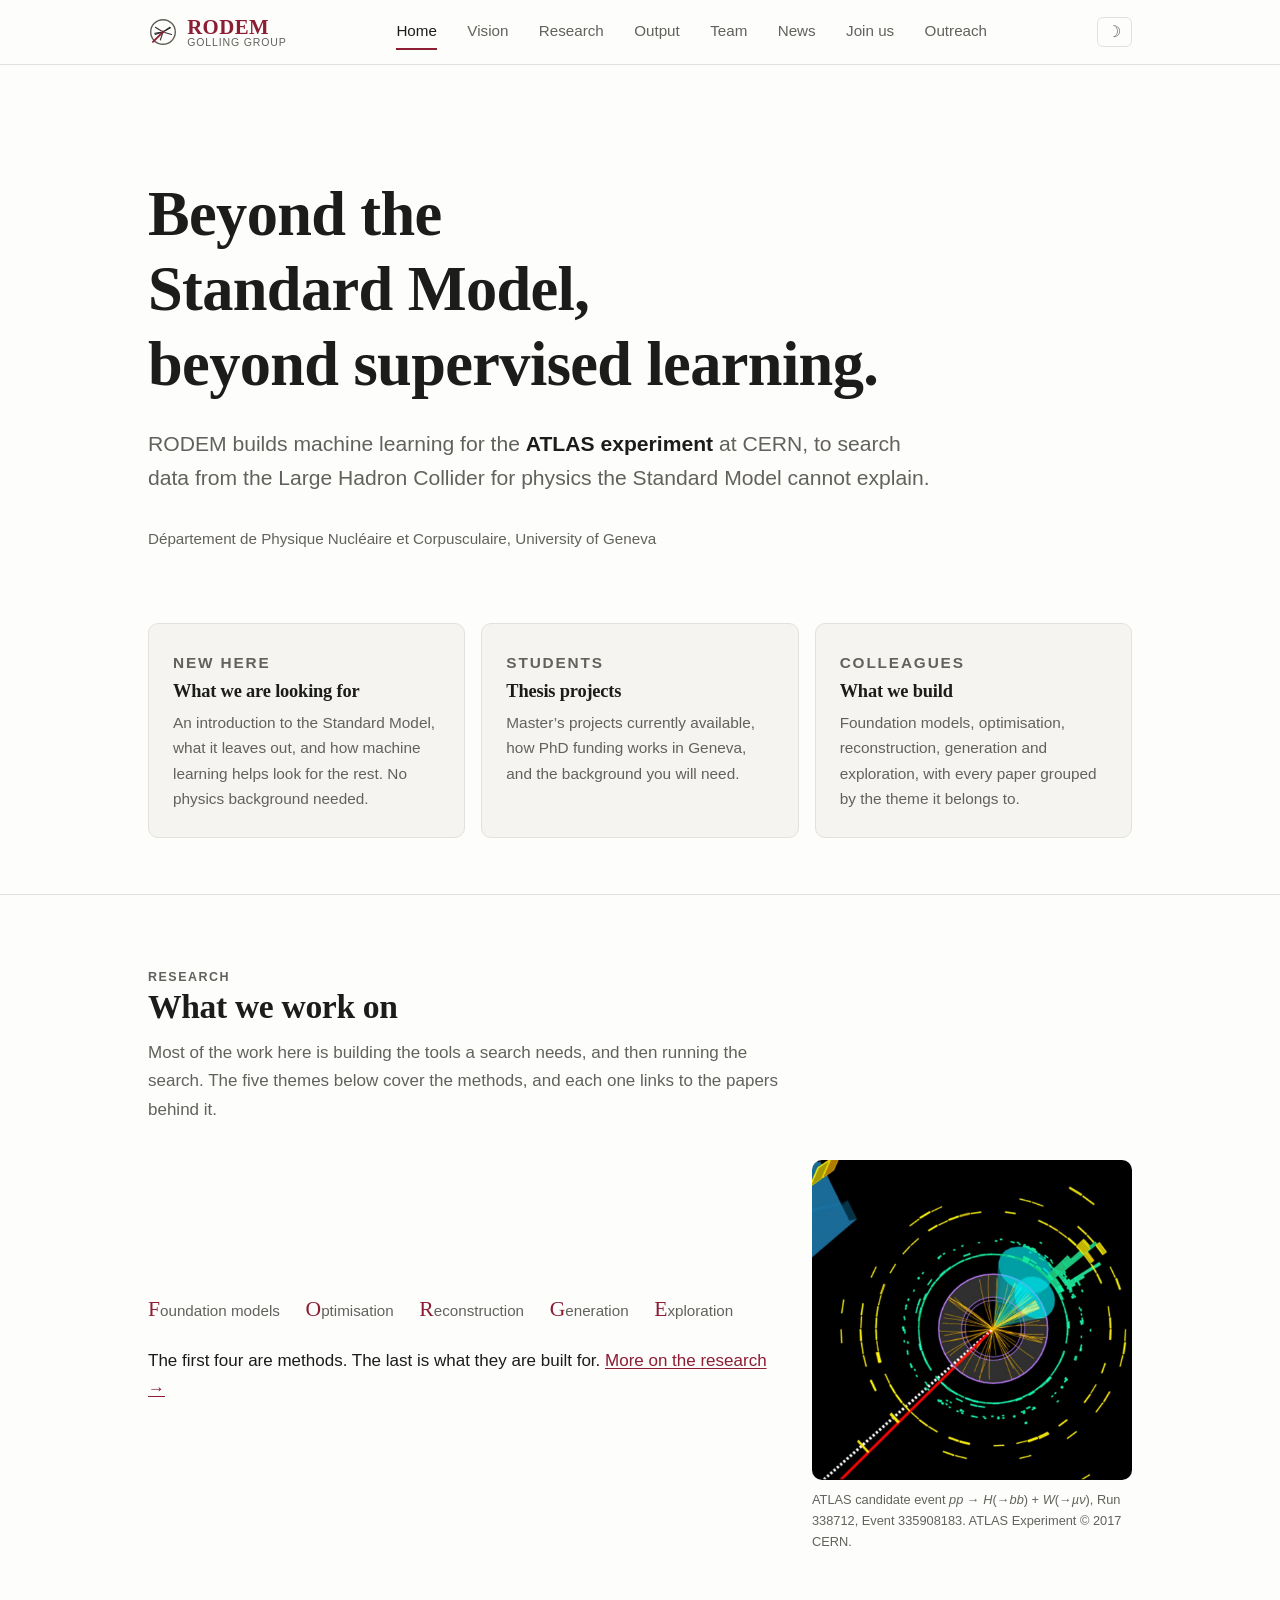
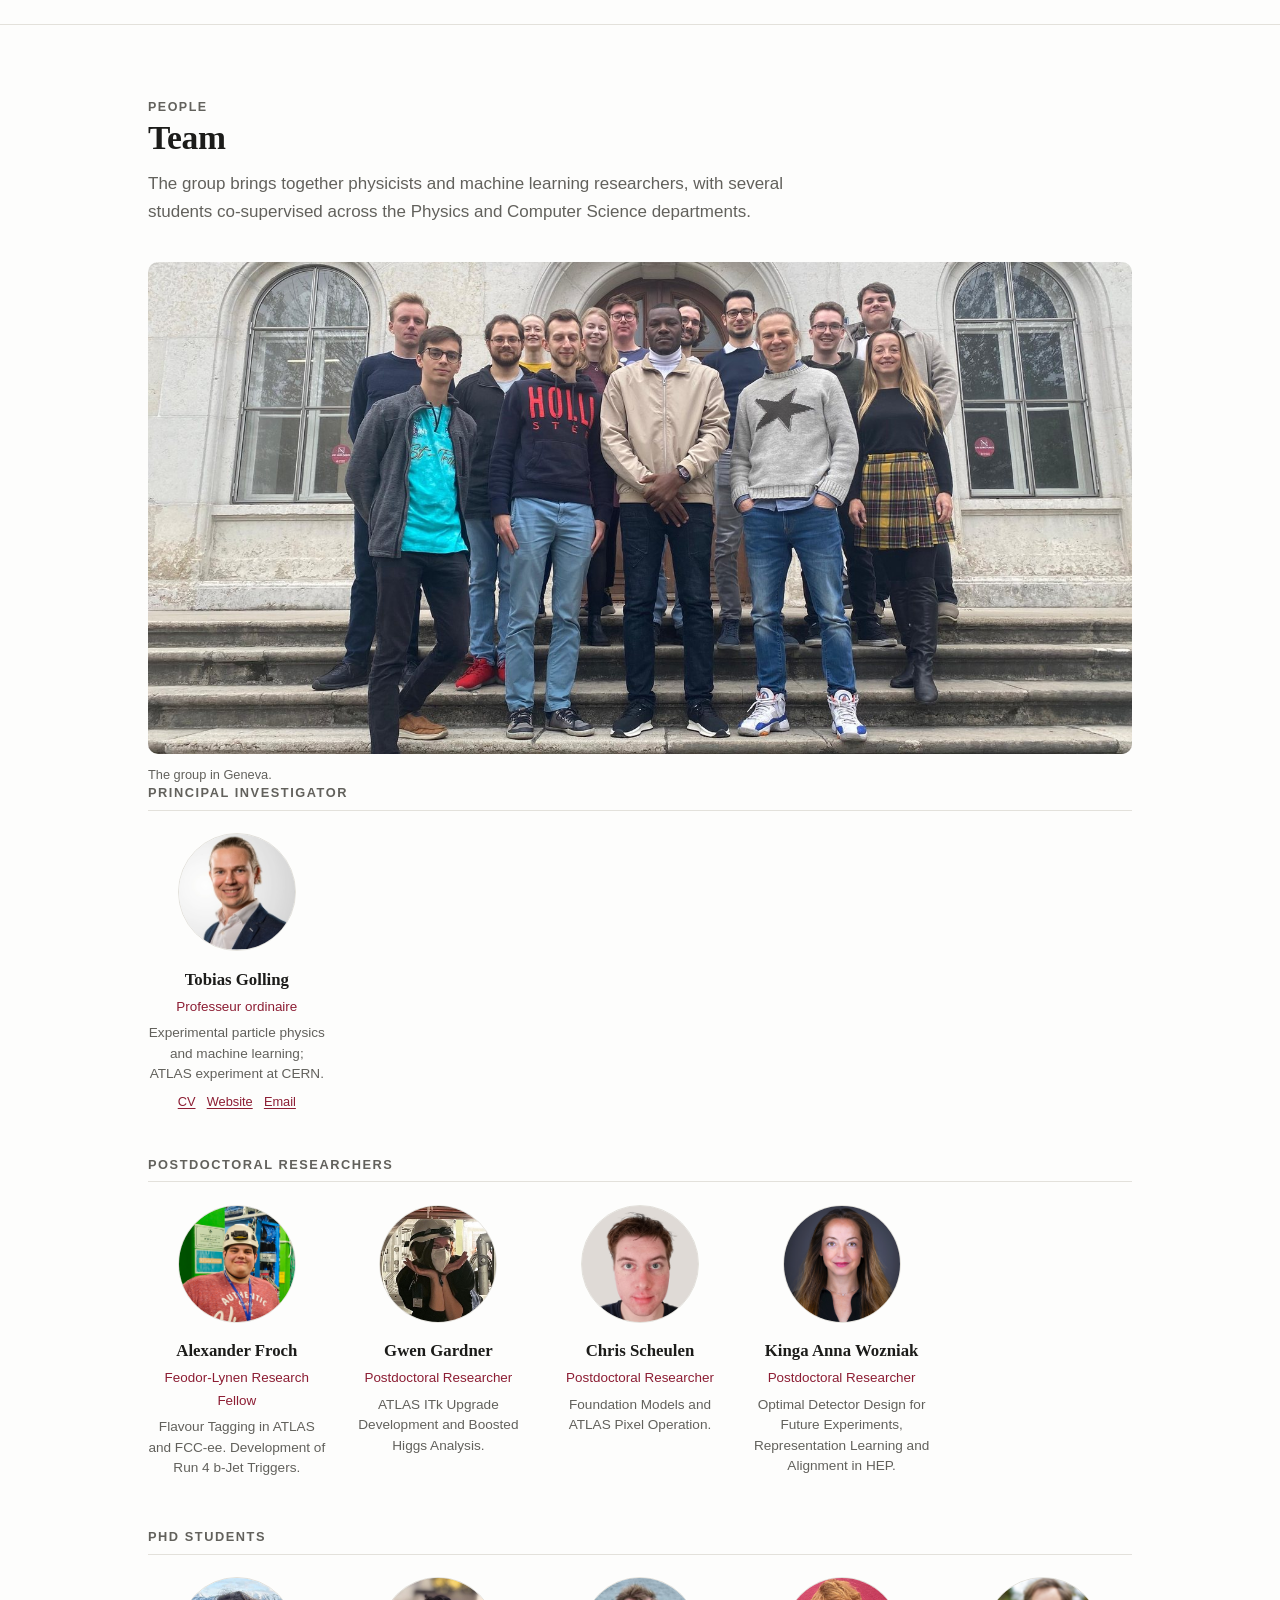
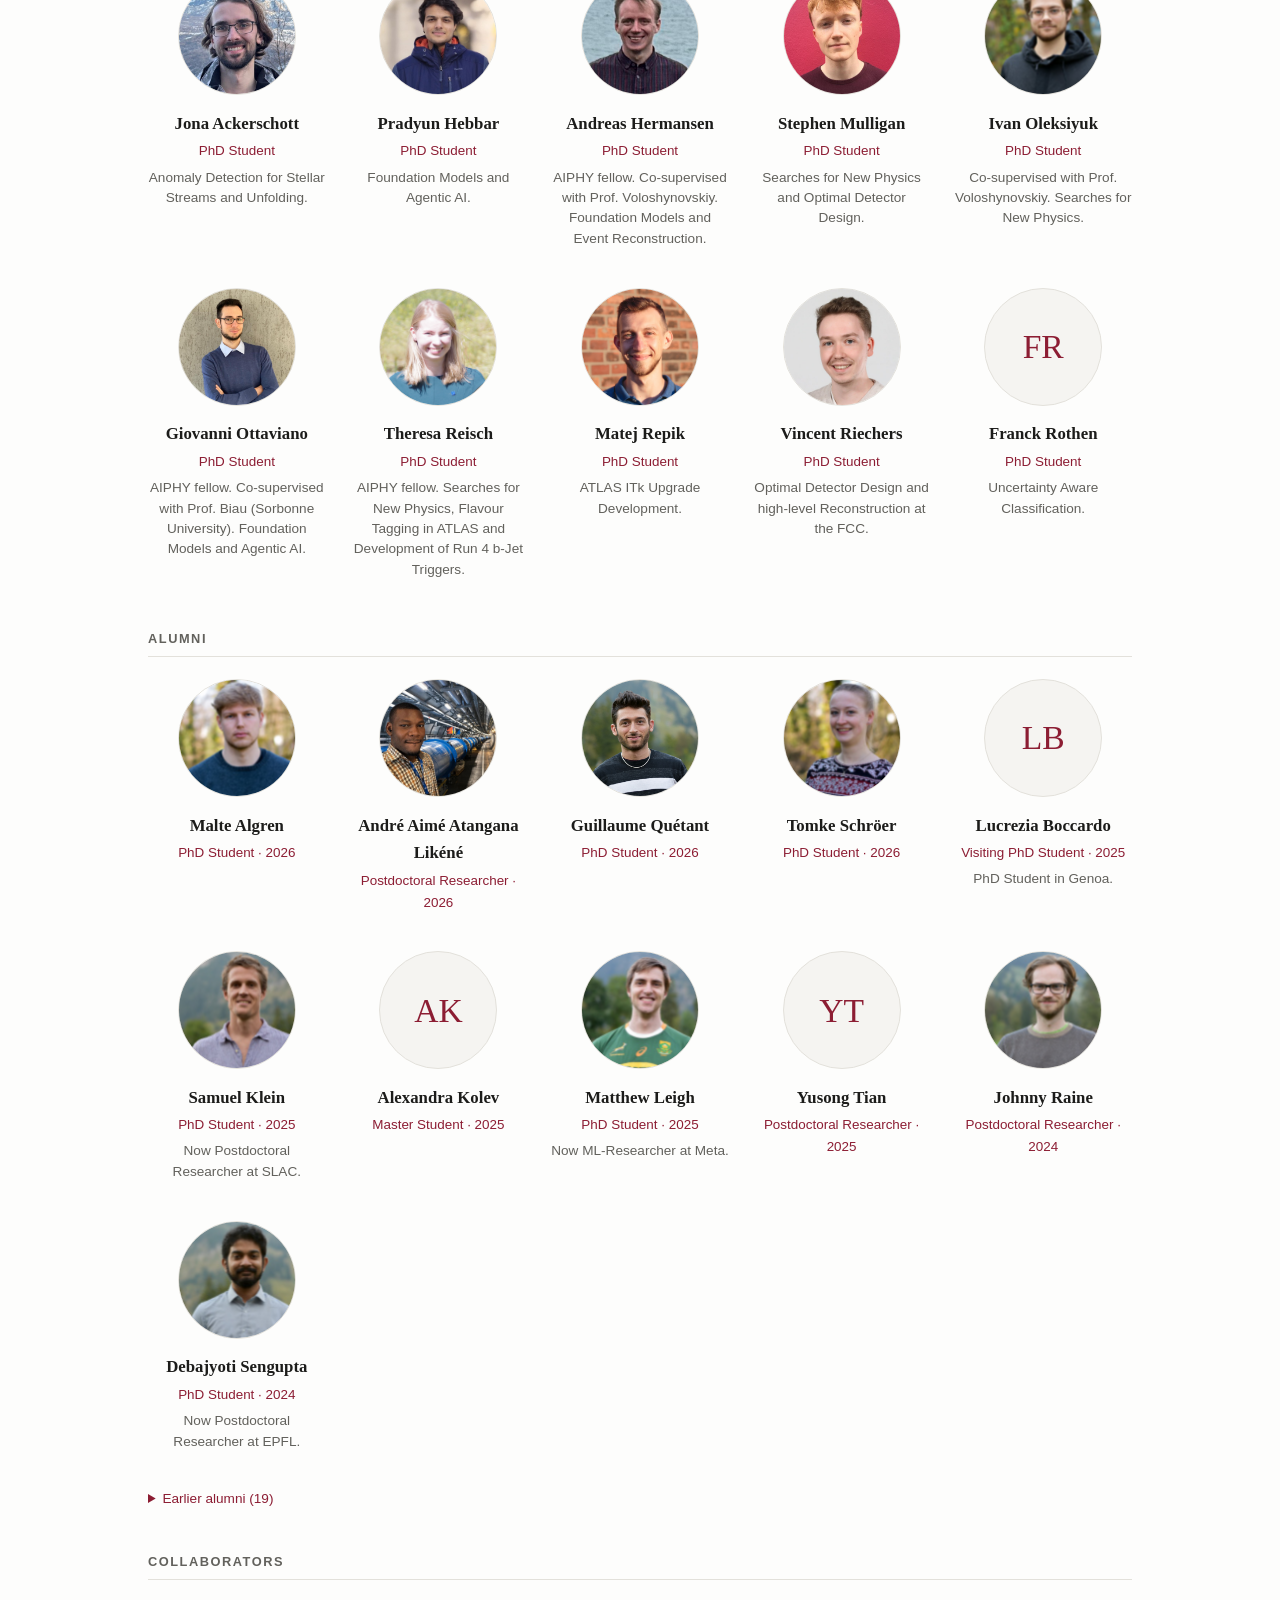
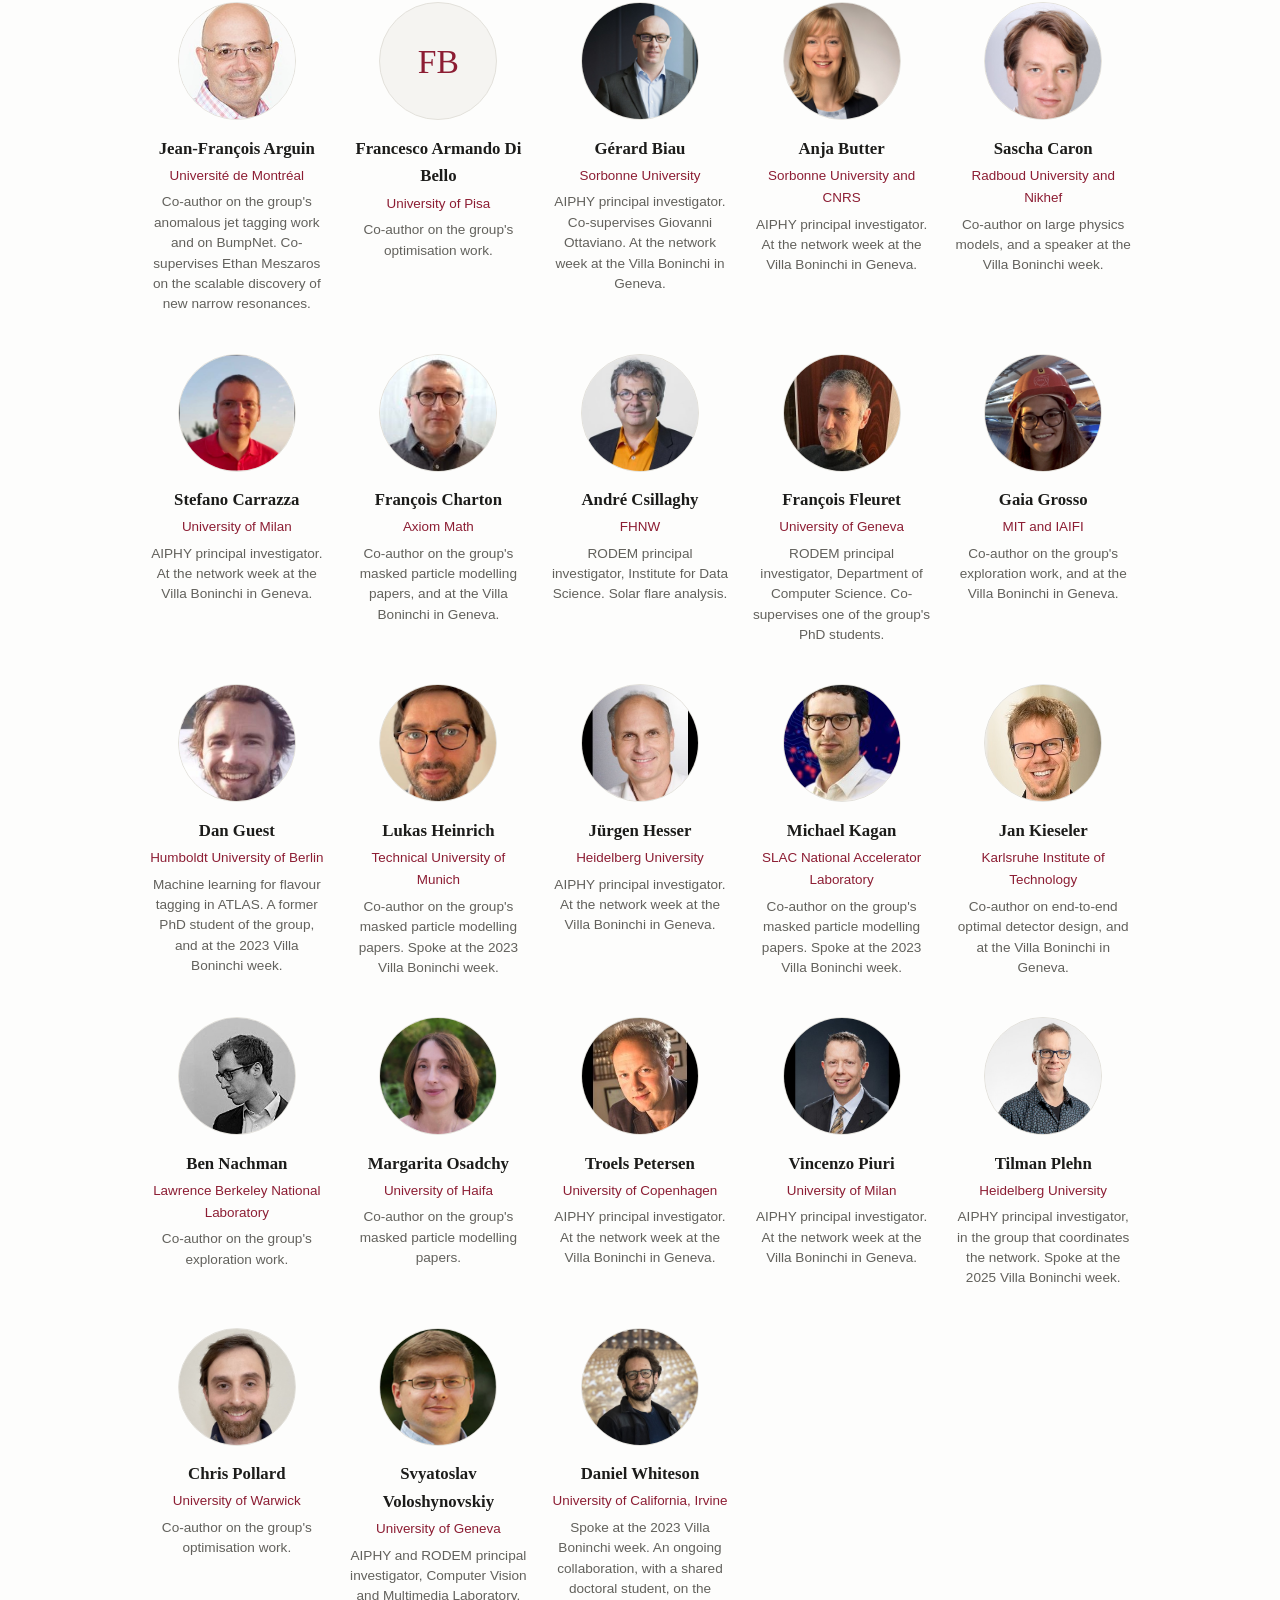
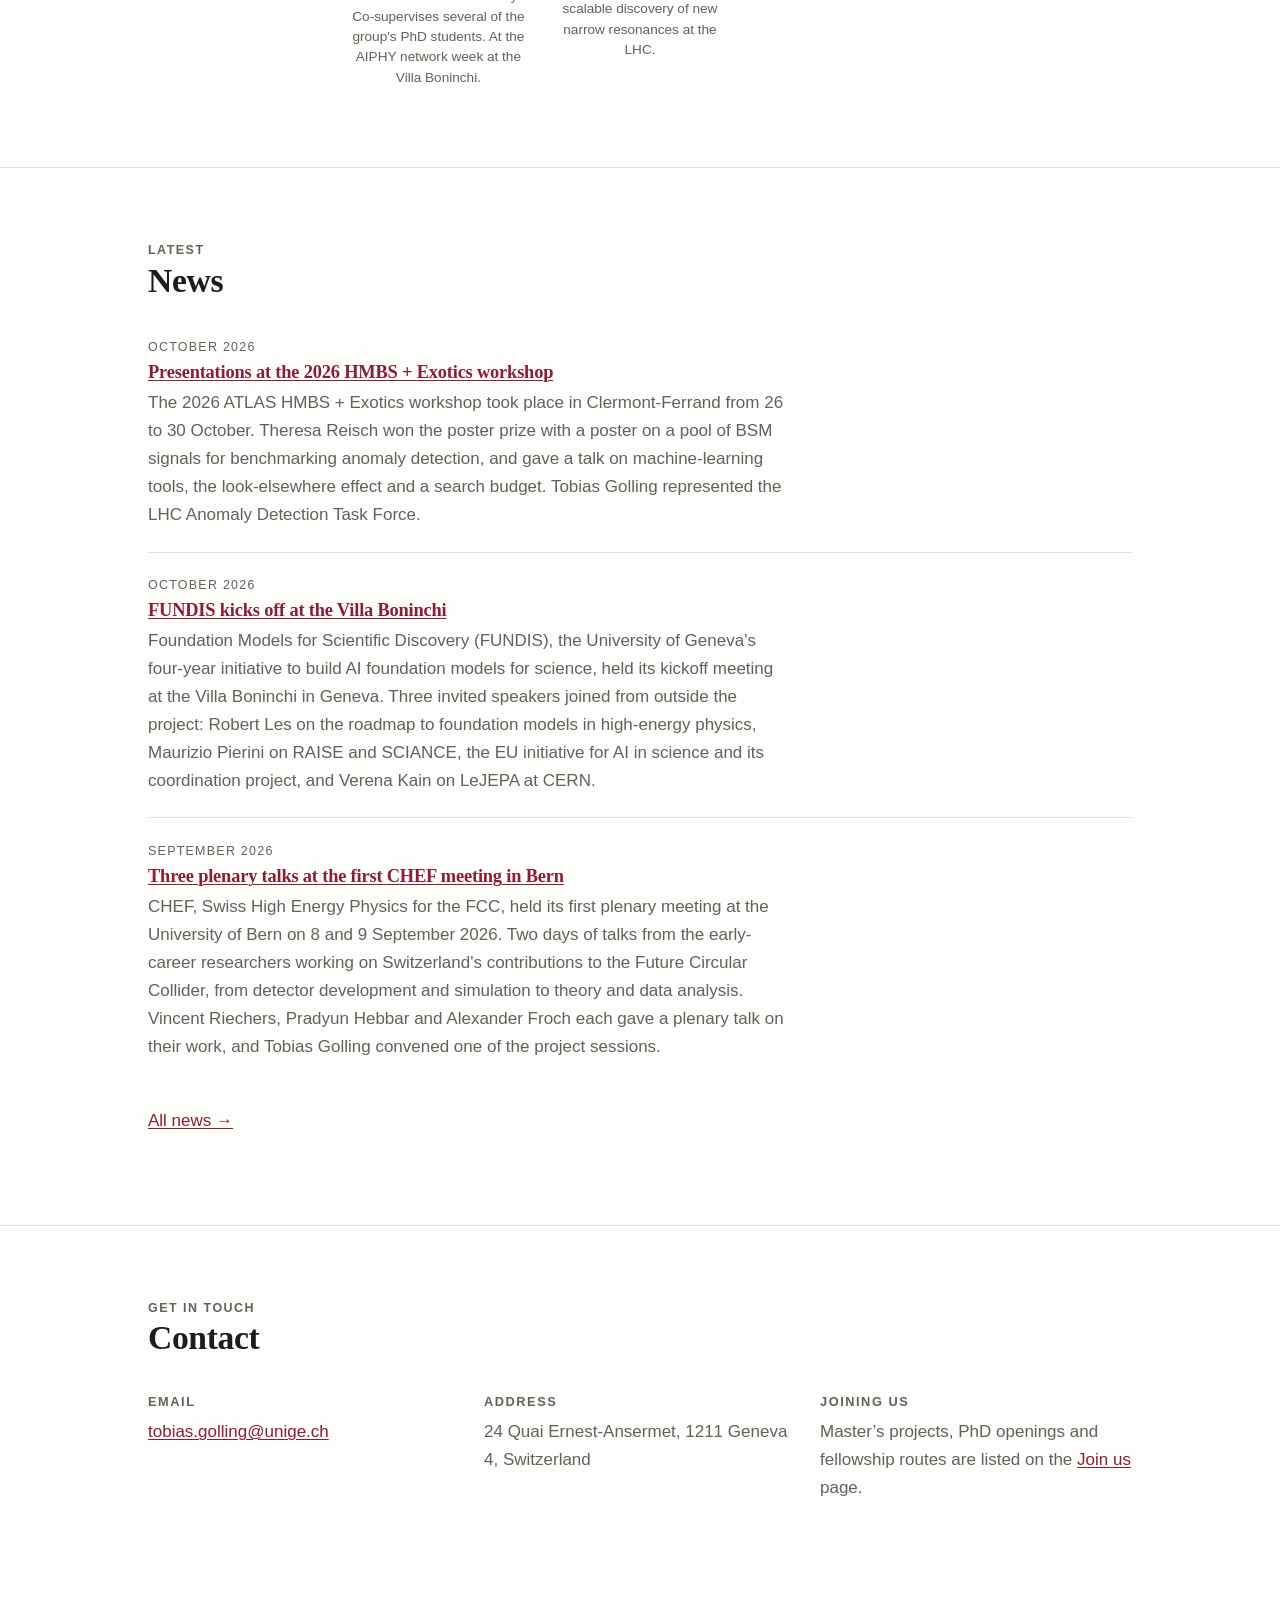
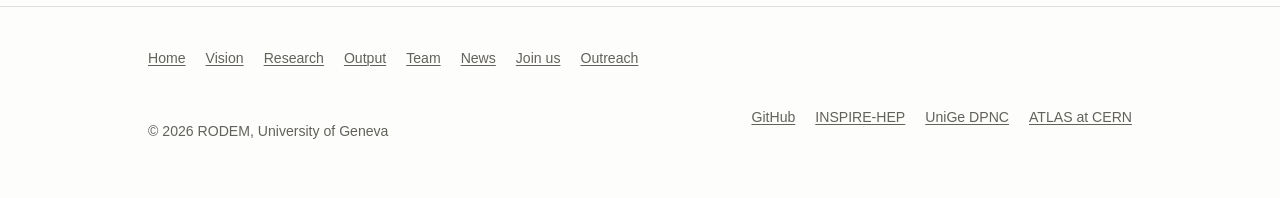
==== index.html @ f398ff15 "Refresh publications and metrics from INSPIRE-HEP" ====
<!DOCTYPE html>
<html lang="en">
<head>
<meta charset="utf-8">
<meta name="viewport" content="width=device-width, initial-scale=1">
<title>RODEM — machine learning for experimental particle physics | Golling Group, UNIGE</title>
<meta name="description" content="RODEM (Golling Group, University of Geneva) develops machine learning for the ATLAS experiment at CERN: anomaly detection, generative models, foundation models, reconstruction and detector design.">
<link rel="canonical" href="https://dpnc.unige.ch/golling/">
<link rel="icon" href="images/logo/favicon.svg" type="image/svg+xml">
<link rel="stylesheet" href="assets/css/style.css?v=302">
<!-- Apply the saved light/dark choice before the page paints, so a visitor
     who picked dark never sees a white flash. The button that writes this
     choice lives in the header; the rest of the behaviour is in render.js. -->
<script>
  try {
    var t = localStorage.getItem("rodem-theme");
    if (t === "dark" || t === "light") document.documentElement.dataset.theme = t;
  } catch (e) {}
</script>
</head>
<body>

<a class="skip" href="#main">Skip to content</a>

<!-- ===================== HEADER (same on every page) ======================
     The menu itself is built from NAV in assets/js/content.js, so adding a
     tab is a one-line edit there — not an edit to every page.
     ==================================================================== -->
<header class="site-header">
  <div class="wrap">
    <a class="brand" href="index.html">
      <img class="brand-mark" src="images/logo/rodem-mark-small.svg" alt="" aria-hidden="true">
      <span class="brand-text">
        <span data-site-name>RODEM</span>
        <span class="brand-sub" data-site-sub>Golling Group</span>
      </span>
    </a>
    <button id="theme-toggle" type="button" aria-pressed="false" title="Switch to dark mode">
      <span class="theme-icon-light" aria-hidden="true">&#9789;</span><span class="theme-icon-dark" aria-hidden="true">&#9788;</span>
      <span class="sr-only">Switch colour theme</span>
    </button>
    <button id="nav-toggle" type="button" aria-expanded="false" aria-controls="site-nav">Menu</button>
    <nav class="site-nav" id="site-nav" aria-label="Main"></nav>
  </div>
</header>

<main id="main">

  <!-- ============================ HERO ==================================
       EDIT THIS TEXT DIRECTLY. It is the first thing visitors and search
       engines read, so it lives in the page rather than in content.js.
       The <title> and <meta description> above carry the keywords; the
       headline is free to be a sentence rather than a list of nouns.
       ================================================================== -->
  <section class="hero">
    <div class="wrap">
      <h1>Beyond the Standard&nbsp;Model,<br>beyond supervised&nbsp;learning.</h1>
      <p class="lede">
        RODEM builds machine learning for the <strong>ATLAS experiment</strong> at CERN,
        to search data from the Large Hadron Collider for physics the Standard Model
        cannot explain.
      </p>
      <p class="affil"><span data-site-institution></span></p>
    </div>
  </section>

  <!-- ==================== THREE DOORS ===================================
       One hero for everyone, then three doors, because a prospective
       master's student and a grant panel want different pages.
       ================================================================== -->
  <div class="wrap">
    <section class="doors" aria-label="Where to start">
      <a class="card door" href="outreach.html">
        <p class="eyebrow">New here</p>
        <h3>What we are looking for</h3>
        <p>An introduction to the Standard Model, what it leaves out, and how machine
           learning helps look for the rest. No physics background needed.</p>
      </a>
      <a class="card door" href="join.html">
        <p class="eyebrow">Students</p>
        <h3>Thesis projects</h3>
        <p>Master&rsquo;s projects currently available, how PhD funding works in Geneva,
           and the background you will need.</p>
      </a>
      <a class="card door" href="research.html">
        <p class="eyebrow">Colleagues</p>
        <h3>What we build</h3>
        <p>Foundation models, optimisation, reconstruction, generation and exploration,
           with every paper grouped by the theme it belongs to.</p>
      </a>
    </section>
  </div>

  <!-- ========================== RESEARCH TEASER ========================= -->
  <section class="section" id="research">
    <div class="wrap">
      <div class="section-head">
        <p class="eyebrow">Research</p>
        <h2>What we work on</h2>
        <p>Most of the work here is building the tools a search needs, and then running
           the search. The five themes below cover the methods, and each one links to the
           papers behind it.</p>
      </div>

      <div class="figure-split">
        <div>
          <ul class="forge-strip">
            <li><a href="research.html#f"><span class="g">F</span>oundation models</a></li>
            <li><a href="research.html#o"><span class="g">O</span>ptimisation</a></li>
            <li><a href="research.html#r"><span class="g">R</span>econstruction</a></li>
            <li><a href="research.html#g"><span class="g">G</span>eneration</a></li>
            <li><a href="research.html#e"><span class="g">E</span>xploration</a></li>
          </ul>
          <p>The first four are methods. The last is what they are built for.
             <a href="research.html">More on the research &rarr;</a></p>
        </div>
        <figure class="band">
          <img src="images/hero/atlas-event-transverse.jpg" width="900" height="900"
               alt="An ATLAS collision seen end-on: tracks radiating from the collision point, with one muon crossing the whole detector."
               loading="lazy">
          <figcaption>ATLAS candidate event <i>pp</i>&nbsp;&rarr;&nbsp;<i>H</i>(&rarr;<i>bb</i>) + <i>W</i>(&rarr;<i>&micro;&nu;</i>), Run 338712, Event 335908183. ATLAS Experiment &copy; 2017 CERN.</figcaption>
        </figure>
      </div>
    </div>
  </section>

  <!-- ============================ TEAM ================================== -->
  <section class="section" id="team">
    <div class="wrap">
      <div class="section-head">
        <p class="eyebrow">People</p>
        <h2>Team</h2>
        <p>The group brings together physicists and machine learning researchers, with
           several students co-supervised across the Physics and Computer Science departments.</p>
      </div>
      <figure class="band team-photo">
        <img src="images/team/group.jpg" width="1600" height="800"
             alt="The group standing together on the steps of the university building in Geneva."
             loading="lazy">
        <figcaption>The group in Geneva.</figcaption>
      </figure>
      <div id="team-root"></div>
    </div>
  </section>

  <!-- ============================ NEWS ================================== -->
  <section class="section" id="news">
    <div class="wrap">
      <div class="section-head">
        <p class="eyebrow">Latest</p>
        <h2>News</h2>
      </div>
      <ul class="news-list" id="news-root" data-limit="3"></ul>
      <p style="margin-top:1.5rem"><a href="news.html">All news &rarr;</a></p>
    </div>
  </section>

  <!-- ========================== CONTACT ================================= -->
  <section class="section" id="contact">
    <div class="wrap">
      <div class="section-head">
        <p class="eyebrow">Get in touch</p>
        <h2>Contact</h2>
      </div>
      <div class="contact-grid">
        <div>
          <h3>Email</h3>
          <p><a data-site-email href="#"></a></p>
        </div>
        <div>
          <h3>Address</h3>
          <p data-site-address></p>
        </div>
        <div>
          <h3>Joining us</h3>
          <p>Master&rsquo;s projects, PhD openings and fellowship routes are listed on the
             <a href="join.html">Join us</a> page.</p>
        </div>
      </div>
    </div>
  </section>

</main>

<footer class="site-footer">
  <div class="wrap">
    <!-- Static links to every page. The header menu is built by JavaScript
         from NAV in content.js, so anything that does not run scripts — some
         search-engine crawlers, link previews — would otherwise see no route
         from one page to the next. These plain hrefs are that route.
         Keep them in step with NAV. -->
    <nav class="footer-sitemap" aria-label="All pages">
      <a href="index.html">Home</a>
      <a href="vision.html">Vision</a>
      <a href="research.html">Research</a>
      <a href="output.html">Output</a>
      <a href="index.html#team">Team</a>
      <a href="news.html">News</a>
      <a href="join.html">Join us</a>
      <a href="outreach.html">Outreach</a>
    </nav>
    <p>&copy; <span id="footer-year"></span> <span data-site-name></span>, University of Geneva</p>
    <div class="footer-links" id="footer-links"></div>
  </div>
</footer>

<script src="assets/js/content.js?v=302"></script>
<script src="assets/js/render.js?v=302"></script>
</body>
</html>
---- assets/css/style.css ----
/* ==========================================================================
   RODEM — stylesheet
   Colours and sizes are set once, here, as variables. Change a value in
   :root below and it updates everywhere on the site.
   ========================================================================== */

:root {
  --bg:        #fdfdfc;
  --bg-soft:   #f5f4f1;
  --text:      #1c1c1a;
  --muted:     #62615c;
  --rule:      #e3e1db;
  --accent:    #8c1d33;
  --accent-sm: #a63b50;
  --on-accent: #fdfdfc;   /* text drawn on top of an accent-coloured fill */

  --serif: "Iowan Old Style", "Palatino Linotype", Palatino, Georgia, "Times New Roman", serif;
  --sans:  -apple-system, BlinkMacSystemFont, "Segoe UI", Inter, Roboto, Helvetica, Arial, sans-serif;

  color-scheme: light;

  --measure: 68ch;
  --wide: 1080px;
  --pad: clamp(1.25rem, 5vw, 3rem);
}

/* Dark palette. It applies in two cases: the visitor's system is set to dark
   and they have not chosen otherwise, or they picked dark with the header
   button (which writes data-theme on <html>). Change a colour in both blocks. */
@media (prefers-color-scheme: dark) {
  :root:not([data-theme="light"]) {
    color-scheme: dark;
    --bg:        #16161a;
    --bg-soft:   #1e1e23;
    --text:      #ececea;
    --muted:     #a3a29c;
    --rule:      #32323a;
    --accent:    #e8879b;
    --accent-sm: #f0a8b8;
    --on-accent: #16161a;
  }
}
:root[data-theme="dark"] {
  color-scheme: dark;
  --bg:        #16161a;
  --bg-soft:   #1e1e23;
  --text:      #ececea;
  --muted:     #a3a29c;
  --rule:      #32323a;
  --accent:    #e8879b;
  --accent-sm: #f0a8b8;
  --on-accent: #16161a;
}

*, *::before, *::after { box-sizing: border-box; }

html { scroll-behavior: smooth; scroll-padding-top: 5rem; }
@media (prefers-reduced-motion: reduce) { html { scroll-behavior: auto; } }

body {
  margin: 0;
  background: var(--bg);
  color: var(--text);
  font-family: var(--sans);
  font-size: 17px;
  line-height: 1.65;
  -webkit-font-smoothing: antialiased;
}

h1, h2, h3 { font-family: var(--serif); font-weight: 600; line-height: 1.2; letter-spacing: -0.01em; }

a { color: var(--accent); text-decoration-thickness: 1px; text-underline-offset: 2px; }
a:hover { color: var(--accent-sm); }

img { max-width: 100%; display: block; }

.wrap { max-width: var(--wide); margin: 0 auto; padding-inline: var(--pad); }

/* Visible only to screen readers. */
.sr-only {
  position: absolute; width: 1px; height: 1px; overflow: hidden;
  clip: rect(0 0 0 0); clip-path: inset(50%); white-space: nowrap;
}

/* Visible only to screen readers, until focused (skip link). */
.skip {
  position: absolute; left: -9999px;
  background: var(--accent); color: #fff; padding: .6rem 1rem; z-index: 100;
}
.skip:focus { left: 1rem; top: 1rem; }

/* --------------------------------------------------------------- header --- */

.site-header {
  position: sticky; top: 0; z-index: 50;
  background: var(--bg); /* fallback for browsers without color-mix() */
  background: color-mix(in srgb, var(--bg) 88%, transparent);
  backdrop-filter: blur(8px);
  border-bottom: 1px solid var(--rule);
}
.site-header .wrap {
  display: flex; align-items: center; justify-content: space-between;
  gap: 1rem; min-height: 4rem; flex-wrap: wrap;
}
.brand {
  font-family: var(--serif); font-size: 1.3rem; font-weight: 600;
  color: var(--text); text-decoration: none; letter-spacing: .02em;
}
.brand span { color: var(--accent); }

.site-nav { display: flex; gap: clamp(.9rem, 3vw, 1.9rem); flex-wrap: wrap; }
.site-nav a {
  color: var(--muted); text-decoration: none; font-size: .95rem;
  padding-block: .3rem; border-bottom: 2px solid transparent;
}
.site-nav a:hover { color: var(--text); }
.site-nav a[aria-current="page"] { color: var(--text); border-bottom-color: var(--accent); }

/* ----------------------------------------------------------------- hero --- */

.hero { padding-block: clamp(3.5rem, 10vw, 7rem) clamp(2.5rem, 7vw, 4.5rem); }
.hero h1 { font-size: clamp(2.3rem, 6vw, 3.9rem); margin: 0 0 .4em; max-width: 20ch; }
.hero .lede {
  font-size: clamp(1.1rem, 2.2vw, 1.32rem); color: var(--muted);
  max-width: var(--measure); margin: 0 0 1.4em;
}
.hero .lede strong { color: var(--text); font-weight: 600; }
.hero .affil { font-size: .95rem; color: var(--muted); margin: 0; }

/* -------------------------------------------------------------- section --- */

.section { padding-block: clamp(2.5rem, 7vw, 4.5rem); border-top: 1px solid var(--rule); }
.section-head { margin-bottom: 2.25rem; }
.section-head h2 { font-size: clamp(1.6rem, 3.4vw, 2.1rem); margin: 0 0 .35em; }
.section-head p { color: var(--muted); max-width: var(--measure); margin: 0; }

.eyebrow {
  font-family: var(--sans); font-size: .78rem; font-weight: 600;
  letter-spacing: .12em; text-transform: uppercase; color: var(--accent);
  margin: 0 0 .7rem;
}

/* ------------------------------------------------------------- research --- */

.grid-research {
  display: grid; gap: 1.5rem;
  grid-template-columns: repeat(auto-fit, minmax(255px, 1fr));
}
.card {
  background: var(--bg-soft); border: 1px solid var(--rule); border-radius: 10px;
  padding: 1.6rem 1.5rem;
}
.card h3 { font-size: 1.2rem; margin: 0 0 .5em; }
.card p { margin: 0; color: var(--muted); font-size: .96rem; }

/* ----------------------------------------------------------------- team --- */

.team-group + .team-group { margin-top: 2.75rem; }
.team-group > h3 {
  font-family: var(--sans); font-size: .8rem; font-weight: 600;
  letter-spacing: .12em; text-transform: uppercase; color: var(--muted);
  margin: 0 0 1.4rem; padding-bottom: .6rem; border-bottom: 1px solid var(--rule);
}
.grid-team {
  display: grid; gap: 2rem 1.5rem;
  grid-template-columns: repeat(auto-fill, minmax(165px, 1fr));
}
.member { text-align: center; }
.member .avatar {
  width: 118px; height: 118px; border-radius: 50%; margin: 0 auto .9rem;
  object-fit: cover; background: var(--bg-soft); border: 1px solid var(--rule);
  display: flex; align-items: center; justify-content: center;
  font-family: var(--serif); font-size: 2.1rem; color: var(--accent);
  user-select: none;
}
img.avatar { display: block; } /* photos are replaced elements, not flex boxes */
.member .name { font-family: var(--serif); font-size: 1.05rem; font-weight: 600; margin: 0 0 .15em; }
.member .role { font-size: .84rem; color: var(--accent); margin: 0 0 .4em; }
.member .blurb { font-size: .85rem; color: var(--muted); margin: 0 0 .5em; line-height: 1.5; }
.member .links { display: flex; gap: .7rem; justify-content: center; font-size: .8rem; }

/* The fold that hides the older half of a group. The summary is styled as a
   link because that is what it behaves like. */
.team-more { margin-top: 1.8rem; }
.team-more > summary {
  cursor: pointer; width: fit-content;
  font-family: var(--sans); font-size: .85rem; color: var(--accent);
}
.team-more > summary:hover { text-decoration: underline; }
.team-more[open] > summary { margin-bottom: 1.6rem; }

/* ----------------------------------------------------------------- news --- */

.news-list { list-style: none; margin: 0; padding: 0; }
.news-list li { padding-block: 1.4rem; border-top: 1px solid var(--rule); }
.news-list li:first-child { border-top: none; padding-top: 0; }
.news-list .date {
  font-size: .78rem; letter-spacing: .1em; text-transform: uppercase;
  color: var(--muted); margin: 0 0 .3em;
}
.news-list h3 { font-size: 1.15rem; margin: 0 0 .3em; }
.news-list p { margin: 0; color: var(--muted); max-width: var(--measure); }

/* --------------------------------------------------------- publications --- */

/* filter chips */
.pub-filters { display: flex; flex-wrap: wrap; gap: .5rem; margin-bottom: 2.5rem; }
.chip {
  font: inherit; font-size: .85rem; cursor: pointer;
  background: transparent; color: var(--muted);
  border: 1px solid var(--rule); border-radius: 999px; padding: .35rem .95rem;
}
.chip:hover { color: var(--text); border-color: var(--muted); }
.chip.is-active { background: var(--accent); border-color: var(--accent); color: var(--on-accent); }

/* category sections */
.pub-cat + .pub-cat { margin-top: 3rem; }
.pub-cat-title {
  font-size: 1.35rem; margin: 0 0 1rem;
  padding-bottom: .5rem; border-bottom: 1px solid var(--rule);
}

.star { color: var(--accent); }

/* citation metrics — a KPI row, not a chart */
.metrics {
  display: grid; gap: 1rem;
  grid-template-columns: repeat(auto-fit, minmax(280px, 1fr));
  margin-bottom: 2rem;
}
.kpi-group {
  background: var(--bg-soft); border: 1px solid var(--rule);
  border-radius: 10px; padding: 1.3rem 1.4rem;
}
.kpi-group-title { font-family: var(--sans); font-size: .95rem; margin: 0 0 .2em; }
.kpi-group-title a { text-decoration: none; }
.kpi-group-title a:hover { text-decoration: underline; }
.kpi-note { margin: 0 0 1.1rem; font-size: .84rem; color: var(--muted); }
.kpi-row { display: flex; gap: 1.75rem; flex-wrap: wrap; }
.kpi-value {
  font-family: var(--sans); font-size: 1.85rem; font-weight: 600;
  line-height: 1.1; color: var(--text);
}
.kpi-label {
  font-size: .75rem; letter-spacing: .08em; text-transform: uppercase;
  color: var(--muted); margin-top: .25rem;
}
.metrics-source {
  grid-column: 1 / -1; margin: 0; font-size: .8rem; color: var(--muted);
}

.pub-stats {
  margin: 0 0 1.75rem; padding: .9rem 1.1rem;
  background: var(--bg-soft); border: 1px solid var(--rule); border-radius: 8px;
  font-size: .9rem; color: var(--muted);
}
.pub-stats strong { color: var(--text); }

.cites {
  font-size: .76rem; color: var(--muted);
  padding: .16rem .2rem; align-self: center;
}

/* talks */
.talk-meta {
  display: flex; align-items: center; gap: .6rem; flex-wrap: wrap;
  margin: 0 0 .35em; font-size: .8rem; color: var(--muted);
}
.kind {
  font-size: .72rem; font-weight: 600; letter-spacing: .06em; text-transform: uppercase;
  color: var(--accent); border: 1px solid var(--rule); border-radius: 999px;
  padding: .12rem .6rem;
}
.talk-list li[hidden], .pub-cat[hidden] { display: none; }

/* cv */
.cv-section + .cv-section { margin-top: 3rem; }
.cv-row {
  display: grid; gap: .2rem 1.5rem;
  grid-template-columns: 9.5rem 1fr;
  padding-block: .75rem;
}
.cv-row + .cv-row { border-top: 1px solid var(--rule); }
.cv-period { color: var(--accent); font-size: .88rem; padding-top: .1rem; }
.cv-title { display: block; font-weight: 600; }
.cv-where { display: block; color: var(--muted); font-size: .92rem; }

/* The outreach list borrows the CV row, and some of its entries carry links. */
.cv-what .tags { display: flex; gap: .5rem; flex-wrap: wrap; margin-top: .4rem; }

@media (max-width: 34rem) {
  .cv-row { grid-template-columns: 1fr; }   /* stack the year above the entry */
}

.tag-btn { font-family: inherit; cursor: pointer; background: transparent; }
.tag-btn.is-active { background: var(--accent); border-color: var(--accent); color: var(--on-accent); }

.bibtex {
  margin: .8rem 0 0; padding: .9rem 1rem; overflow-x: auto;
  background: var(--bg-soft); border: 1px solid var(--rule); border-radius: 8px;
  font-size: .8rem; line-height: 1.5; white-space: pre;
}
.pub-list { list-style: none; margin: 0; padding: 0; }
.pub-list li { padding-block: 1rem; }
.pub-list li + li { border-top: 1px solid var(--rule); }
.pub-list .title { font-weight: 600; margin: 0 0 .25em; }
.pub-list .authors { font-size: .92rem; color: var(--muted); margin: 0 0 .25em; }
.pub-list .journal { font-size: .88rem; color: var(--muted); font-style: italic; margin: 0 0 .4em; }
.pub-list .tags { display: flex; gap: .5rem; flex-wrap: wrap; }
.tag {
  font-size: .76rem; text-decoration: none; border: 1px solid var(--rule);
  border-radius: 999px; padding: .16rem .7rem; color: var(--accent);
}
.tag:hover { border-color: var(--accent); }

/* ----------------------------------------------------------------- misc --- */

.contact-grid {
  display: grid; gap: 1.5rem;
  grid-template-columns: repeat(auto-fit, minmax(230px, 1fr));
}
.contact-grid h3 { font-family: var(--sans); font-size: .8rem; letter-spacing: .12em;
  text-transform: uppercase; color: var(--muted); margin: 0 0 .5rem; }
.contact-grid p { margin: 0; color: var(--muted); }

.site-footer {
  border-top: 1px solid var(--rule); margin-top: 2rem;
  padding-block: 2.5rem; font-size: .88rem; color: var(--muted);
}
.site-footer .wrap { display: flex; justify-content: space-between; gap: 1rem; flex-wrap: wrap; }
.site-footer a { color: var(--muted); }
.site-footer a:hover { color: var(--accent); }
.footer-links { display: flex; gap: 1.25rem; flex-wrap: wrap; }
/* The plain-HTML list of every page. flex-basis:100% gives it the whole first
   row of the footer, leaving the copyright and outside links side by side
   underneath as before. */
.footer-sitemap {
  flex-basis: 100%; display: flex; gap: 1.25rem; flex-wrap: wrap;
  margin-bottom: 1.25rem;
}

.empty { color: var(--muted); font-style: italic; }


/* ==========================================================================
   ADDITIONS — brand block, responsive nav, doors, FORGE letters, spotlights,
   positions, events, funding, outreach. Everything below reuses the variables
   in :root, so it follows the palette (including dark mode) automatically.
   ========================================================================== */

/* ------------------------------------------------------------- brand ----- */
.brand { display: flex; align-items: center; gap: .55rem; }
.brand .brand-mark { width: 1.9rem; height: 1.9rem; flex: none; }
.brand .brand-text { display: flex; flex-direction: column; line-height: 1.05; }
.brand .brand-sub {
  font-family: var(--sans); font-size: .66rem; letter-spacing: .08em;
  text-transform: uppercase; color: var(--muted); font-weight: 500;
}

/* --------------------------------------------------------- theme toggle -- */
#theme-toggle {
  background: none; border: 1px solid var(--rule); border-radius: 6px;
  color: var(--muted); font: inherit; font-size: 1rem; line-height: 1;
  padding: .35rem .6rem; cursor: pointer;
}
#theme-toggle:hover { color: var(--text); border-color: var(--accent); }
#theme-toggle .theme-icon-dark { display: none; }
/* Show the icon for the mode the button switches *to*. */
:root[data-theme="dark"] #theme-toggle .theme-icon-dark { display: inline; }
:root[data-theme="dark"] #theme-toggle .theme-icon-light { display: none; }
@media (prefers-color-scheme: dark) {
  :root:not([data-theme="light"]) #theme-toggle .theme-icon-dark { display: inline; }
  :root:not([data-theme="light"]) #theme-toggle .theme-icon-light { display: none; }
}

/* The header is a flex row; set the order explicitly so the button can sit at
   the far right on wide screens and next to the Menu button on narrow ones,
   whatever its position in the HTML. */
.site-header .brand { order: 1; }
.site-header .site-nav { order: 2; }
#theme-toggle { order: 3; }

/* -------------------------------------------------- nav on small screens -- */
#nav-toggle {
  display: none; background: none; border: 1px solid var(--rule); border-radius: 6px;
  color: var(--text); font: inherit; font-size: .85rem; padding: .3rem .65rem; cursor: pointer;
}
@media (max-width: 860px) {
  #nav-toggle { display: block; order: 3; }
  #theme-toggle { order: 2; margin-left: auto; }
  .site-header .site-nav { order: 4; }
  .site-header .site-nav {
    display: none; width: 100%; flex-direction: column; gap: 0;
    padding-block: .5rem; border-top: 1px solid var(--rule); margin-top: .6rem;
  }
  .site-header.nav-open .site-nav { display: flex; }
  .site-header .site-nav a { padding-block: .5rem; border-bottom: none; }
  .site-header .wrap { flex-wrap: wrap; }
}

/* -------------------------------------------------------------- doors ---- */
.doors {
  display: grid; gap: 1rem; padding-bottom: clamp(2rem, 6vw, 3.5rem);
  grid-template-columns: repeat(auto-fit, minmax(240px, 1fr));
}
.door {
  display: block; text-decoration: none; color: inherit;
  transition: border-color .15s ease, transform .15s ease;
}
.door:hover { border-color: var(--accent); transform: translateY(-2px); }
.door .eyebrow { margin-bottom: .35rem; }
.door h3 { font-size: 1.15rem; margin: 0 0 .4em; color: var(--text); }
@media (prefers-reduced-motion: reduce) { .door:hover { transform: none; } }

/* ------------------------------------------------------------- figures --- */
figure.band { margin: 0; }
figure.band img { width: 100%; height: auto; border-radius: 10px; }
figure.band figcaption {
  font-size: .8rem; color: var(--muted); margin-top: .6rem; max-width: var(--measure);
}
.figure-split {
  display: grid; gap: 1.6rem; align-items: center;
  grid-template-columns: minmax(0, 1fr) minmax(0, 320px);
}
@media (max-width: 760px) { .figure-split { grid-template-columns: 1fr; } }
/* Two photographs of equal weight, side by side; stacked on a narrow screen. */
.figure-pair {
  display: grid; gap: 1.2rem; margin-top: 1.4rem;
  grid-template-columns: repeat(2, minmax(0, 1fr));
}
@media (max-width: 760px) { .figure-pair { grid-template-columns: 1fr; } }

/* ------------------------------------------------- FORGE research letters - */
.forge-strip {
  display: flex; flex-wrap: wrap; gap: .45rem 1.6rem; align-items: baseline;
  margin: 0 0 1.2rem; padding: 0; list-style: none;
}
.forge-strip a { text-decoration: none; color: var(--muted); font-size: .95rem; }
.forge-strip a:hover { color: var(--accent); }
.forge-strip .g { font-family: var(--serif); font-size: 1.35rem; color: var(--accent); }
.forge-strip li { white-space: nowrap; }

.letter { position: relative; padding-block: 2.4rem; border-top: 1px solid var(--rule); }
.letter:first-child { border-top: none; }
.letter-head { display: flex; align-items: baseline; gap: .9rem; margin-bottom: .7rem; }
.letter-glyph {
  font-family: var(--serif); font-size: clamp(2.4rem, 6vw, 3.6rem); line-height: 1;
  color: var(--accent); font-weight: 600;
}
.letter-head h2 { font-size: clamp(1.35rem, 3vw, 1.8rem); margin: 0; }
.letter-body { max-width: var(--measure); }
.letter-body > p { margin: 0 0 1rem; }
.letter-examples { margin: 0 0 .9rem; padding-left: 1.1rem; color: var(--muted); font-size: .93rem; }
.letter-examples li { margin-bottom: .25rem; }
.letter-more { margin: 0; font-size: .93rem; }
.letter-mark {
  position: absolute; top: 2.2rem; right: 0; width: 112px; opacity: .6; pointer-events: none;
}
@media (max-width: 900px) { .letter-mark { display: none; } }

/* The hardware frontier, on research.html. Set apart from the five FORGE
   letters on purpose: it is a different kind of thing, not a sixth letter.
   Must come after .letter:first-child above, which would otherwise strip the
   top border and let this block blend into Exploration. */
.letter.is-detector {
  background: var(--bg-soft); border: 1px solid var(--rule);
  border-top: 2px solid var(--accent); border-radius: 10px;
  padding: 1.7rem 1.7rem 1.9rem; margin-top: 2rem;
}
.letter.is-detector .eyebrow { margin: 0 0 .4rem; }
.letter.is-detector .letter-head { margin-bottom: .6rem; }
.letter.is-detector .letter-more { color: var(--muted); }

/* --------------------------------------------------------- news spotlight - */
.news-list li.spotlight {
  position: relative; background: var(--bg-soft); border-radius: 10px;
  padding: 1.6rem 1.7rem; border-top: none; margin-block: 1.4rem;
}
.news-list li.spotlight .date { color: var(--accent); }
.news-list li.spotlight p { color: var(--text); }
.news-mark { position: absolute; top: 1.4rem; right: 1.4rem; width: 62px; opacity: .55; }
@media (max-width: 620px) { .news-mark { display: none; } }

/* ------------------------------------------- news entries and photographs - */
/* One block per contribution inside a news item that covers several at once.
   The rule down the left ties them to the item above without making each look
   like a news item of its own. */
.news-entries { list-style: none; margin: 1.2rem 0 0; padding: 0; }
.news-entries > li {
  border-left: 2px solid var(--rule); padding: 0 0 0 1.1rem;
  margin-top: 1.2rem; max-width: var(--measure);
}
.news-entries h4 { font-size: 1rem; margin: 0 0 .35em; color: var(--accent); }
.news-list .news-entry-links {
  display: flex; gap: .5rem; flex-wrap: wrap; margin-top: .6rem;
}

/* A strip of photographs under a news item: up to three across on a wide
   screen, fewer as it narrows, one on a phone. auto-fit rather than a fixed
   three columns so an item carrying a single photograph gets the full width
   instead of a thumbnail in the left third; the minimum track width is what
   caps it at three. Give the pictures in one item a common aspect ratio and
   the rows stay even however many wrap. */
.news-photos {
  display: grid; gap: 1rem; margin-top: 1.6rem;
  grid-template-columns: repeat(auto-fit, minmax(min(100%, 18rem), 1fr));
}

/* ------------------------------------------------------------ positions -- */
.position { padding-block: 1.6rem; border-top: 1px solid var(--rule); max-width: var(--measure); }
.position:first-child { border-top: none; padding-top: .4rem; }
.position h3 { font-size: 1.18rem; margin: 0 0 .5em; }
.position > p { margin: 0 0 1rem; color: var(--muted); }
.position-meta { display: grid; grid-template-columns: max-content 1fr; gap: .3rem 1.1rem; margin: 0; font-size: .9rem; }
.position-meta dt { color: var(--accent); }
.position-meta dd { margin: 0; color: var(--muted); }
@media (max-width: 560px) { .position-meta { grid-template-columns: 1fr; } .position-meta dd { margin-bottom: .5rem; } }
.empty { color: var(--muted); font-style: italic; }

/* --------------------------------------------------------------- events -- */
.event-series + .event-series { margin-top: 3rem; }
.event-series-title {
  font-size: 1.35rem; margin: 0 0 1rem;
  padding-bottom: .5rem; border-bottom: 1px solid var(--rule);
  max-width: var(--measure);
}
.event { padding-block: 1.5rem; border-top: 1px solid var(--rule); max-width: var(--measure); }
.event:first-child, .event-series-title + .event { border-top: none; padding-top: 0; }
.event-year {
  font-size: .78rem; letter-spacing: .1em; text-transform: uppercase;
  color: var(--muted); margin: 0 0 .3em;
}
.event.is-upcoming .event-year { color: var(--accent); }
.event h3, .event h4 { font-size: 1.12rem; margin: 0 0 .25em; }
.event-where { margin: 0 0 .5em; font-size: .92rem; color: var(--muted); }
.event > p { margin: 0 0 .5em; color: var(--muted); }
.event-speakers { font-size: .88rem; color: var(--muted); margin: 0; }
.event-speakers span { color: var(--accent); }
.event-photo { margin-top: 1rem; }

/* The group photograph above the team grid on the home page. */
.team-photo { margin-bottom: 2.5rem; }

/* -------------------------------------------------------------- funding -- */
.funding-list { list-style: none; margin: 0; padding: 0; max-width: var(--measure); }
.funding-list li {
  display: grid; grid-template-columns: 8.5rem 1fr; gap: 1rem;
  padding-block: .85rem; border-top: 1px solid var(--rule); font-size: .95rem;
}
.funding-list li:first-child { border-top: none; }
.funding-years { color: var(--muted); font-variant-numeric: tabular-nums; }
.funding-who { display: block; color: var(--muted); font-size: .88rem; }
.funding-summary { display: block; margin-top: .35rem; font-size: .9rem; }
/* A row that carries a logo gains a third column for it. The white tile keeps
   logos with transparent backgrounds legible in dark mode. */
.funding-list li.has-logo { grid-template-columns: 8.5rem 1fr 4.4rem; }
.funding-logo {
  width: 100%; height: auto; align-self: center;
  background: #fff; padding: .3rem; border-radius: 8px;
}
@media (max-width: 560px) {
  .funding-list li, .funding-list li.has-logo { grid-template-columns: 1fr; gap: .15rem; }
  .funding-logo { width: 4.4rem; margin-top: .6rem; }
}

/* ------------------------------------------------------------- outreach -- */
.prose { max-width: var(--measure); }
.prose h2 { font-size: clamp(1.35rem, 3vw, 1.75rem); margin: 2.4rem 0 .6em; }
.prose h2:first-child { margin-top: 0; }
.prose p { margin: 0 0 1rem; }
.prose .pull {
  font-family: var(--serif); font-size: clamp(1.2rem, 2.6vw, 1.5rem); line-height: 1.35;
  color: var(--accent); margin: 1.8rem 0; padding-left: 1.1rem; border-left: 3px solid var(--accent);
}
.backronyms { background: var(--bg-soft); border-radius: 10px; padding: 1.4rem 1.6rem; margin: 1.8rem 0; }
.backronyms p { margin: 0 0 .5rem; }
.backronyms ul { margin: 0 0 .5rem; padding-left: 1.1rem; color: var(--muted); }

/* -------------------------------------------------------------- vision --- */
.vision-block { max-width: var(--measure); }
.vision-block h2 { font-size: clamp(1.25rem, 2.8vw, 1.6rem); margin: 2.2rem 0 .5em; }
.vision-block h2:first-child { margin-top: 0; }
.record { display: grid; gap: .9rem; grid-template-columns: repeat(auto-fit, minmax(230px, 1fr)); margin-top: 1rem; }
.record div { border-top: 2px solid var(--accent); padding-top: .7rem; }
.record strong { display: block; font-family: var(--serif); font-size: 1.02rem; margin-bottom: .2em; }
.record span { color: var(--muted); font-size: .88rem; }

/* ------------------------------------------------------ output sub-nav ---- */
.subnav { display: flex; gap: 1.2rem; font-size: .93rem; margin-bottom: 1.8rem; }
.reviewed { color: var(--muted); font-size: .85rem; margin-top: 2.5rem; }

/* The landing headline is a sentence, not a noun phrase — give it room. */
.hero h1 { max-width: 24ch; }
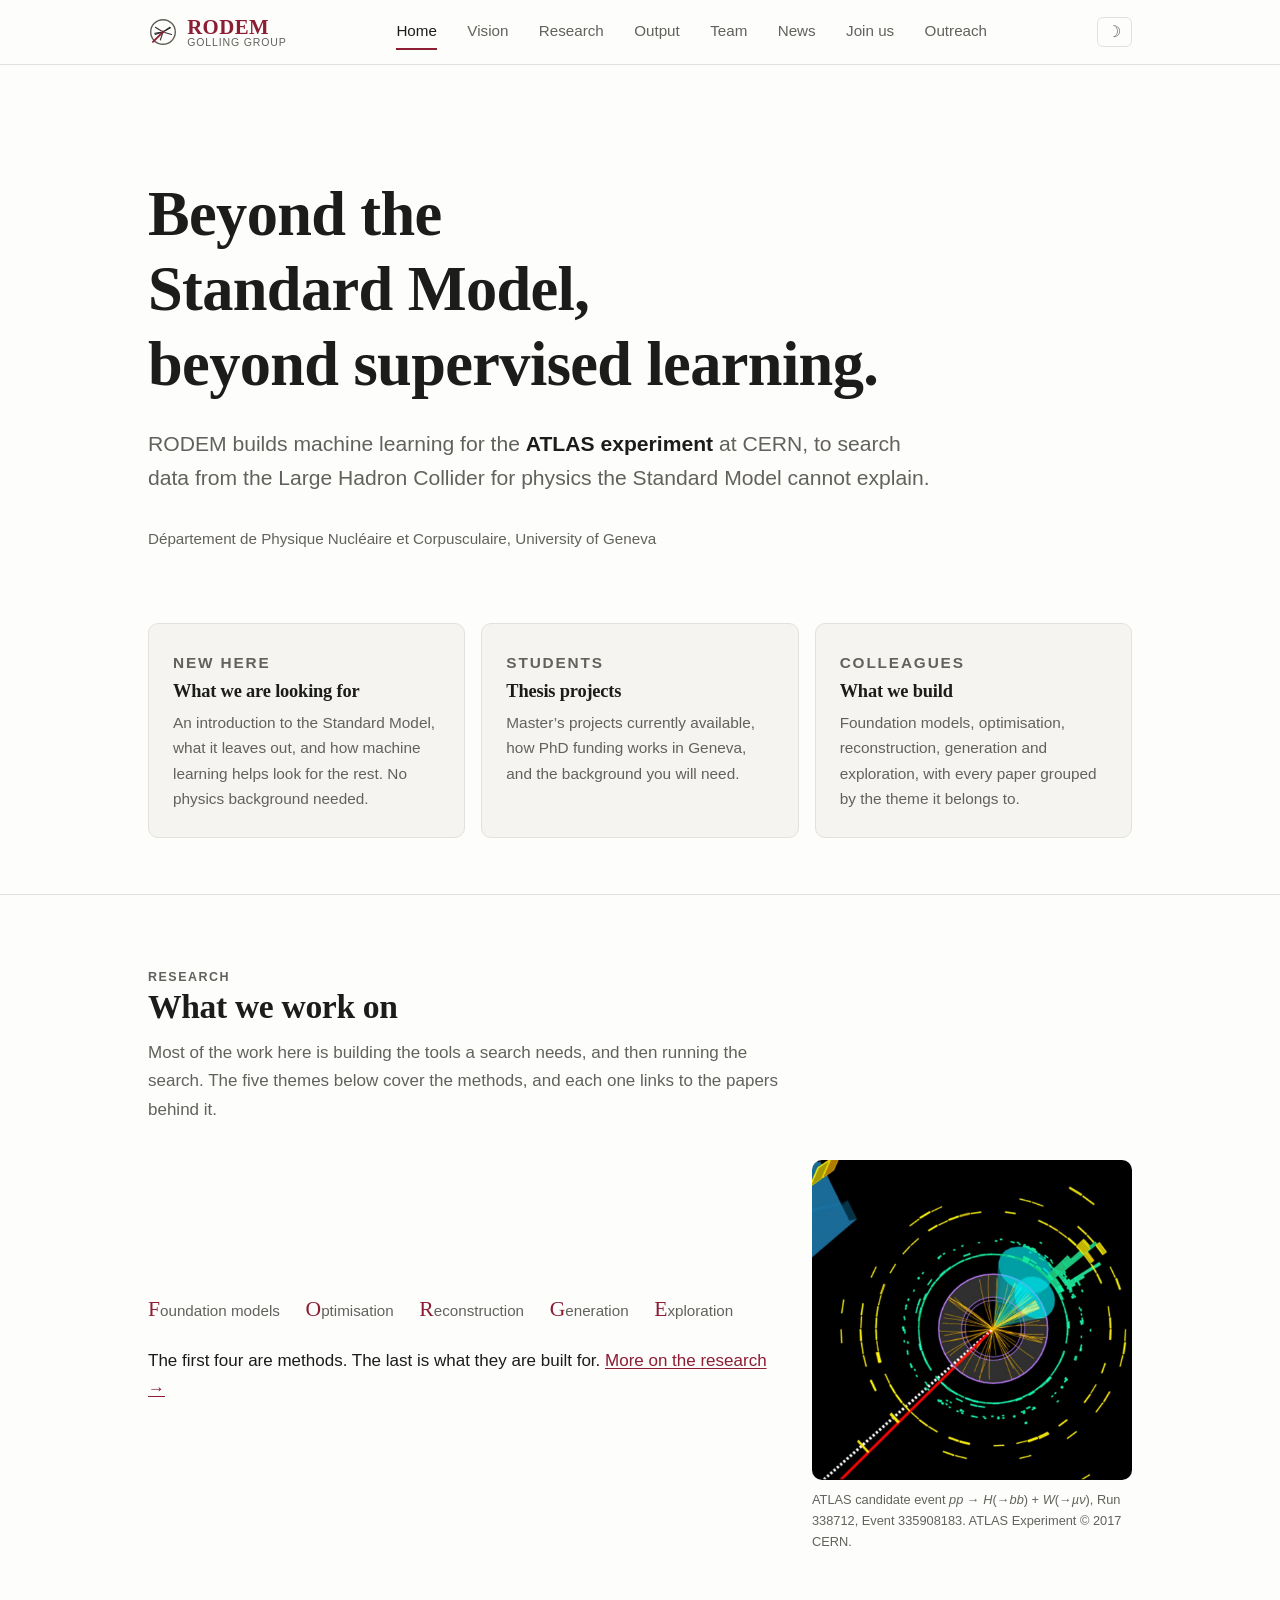
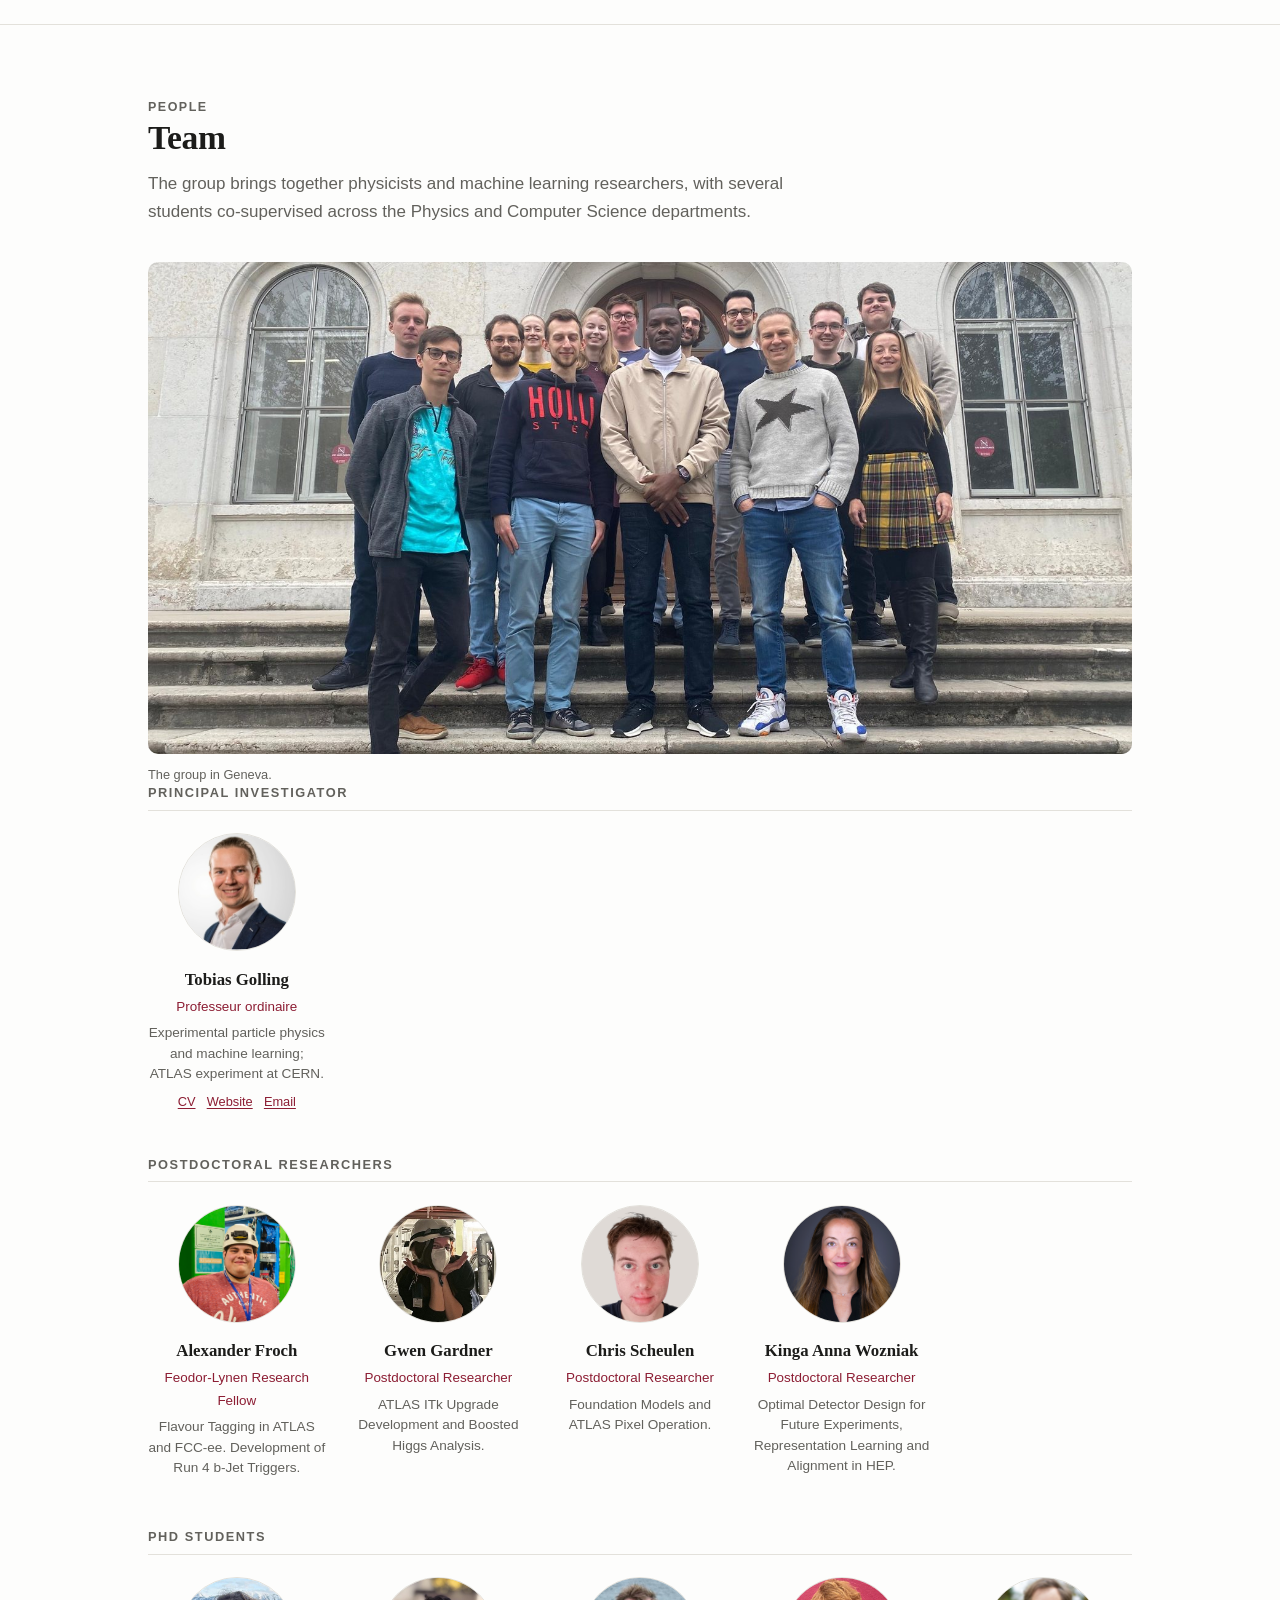
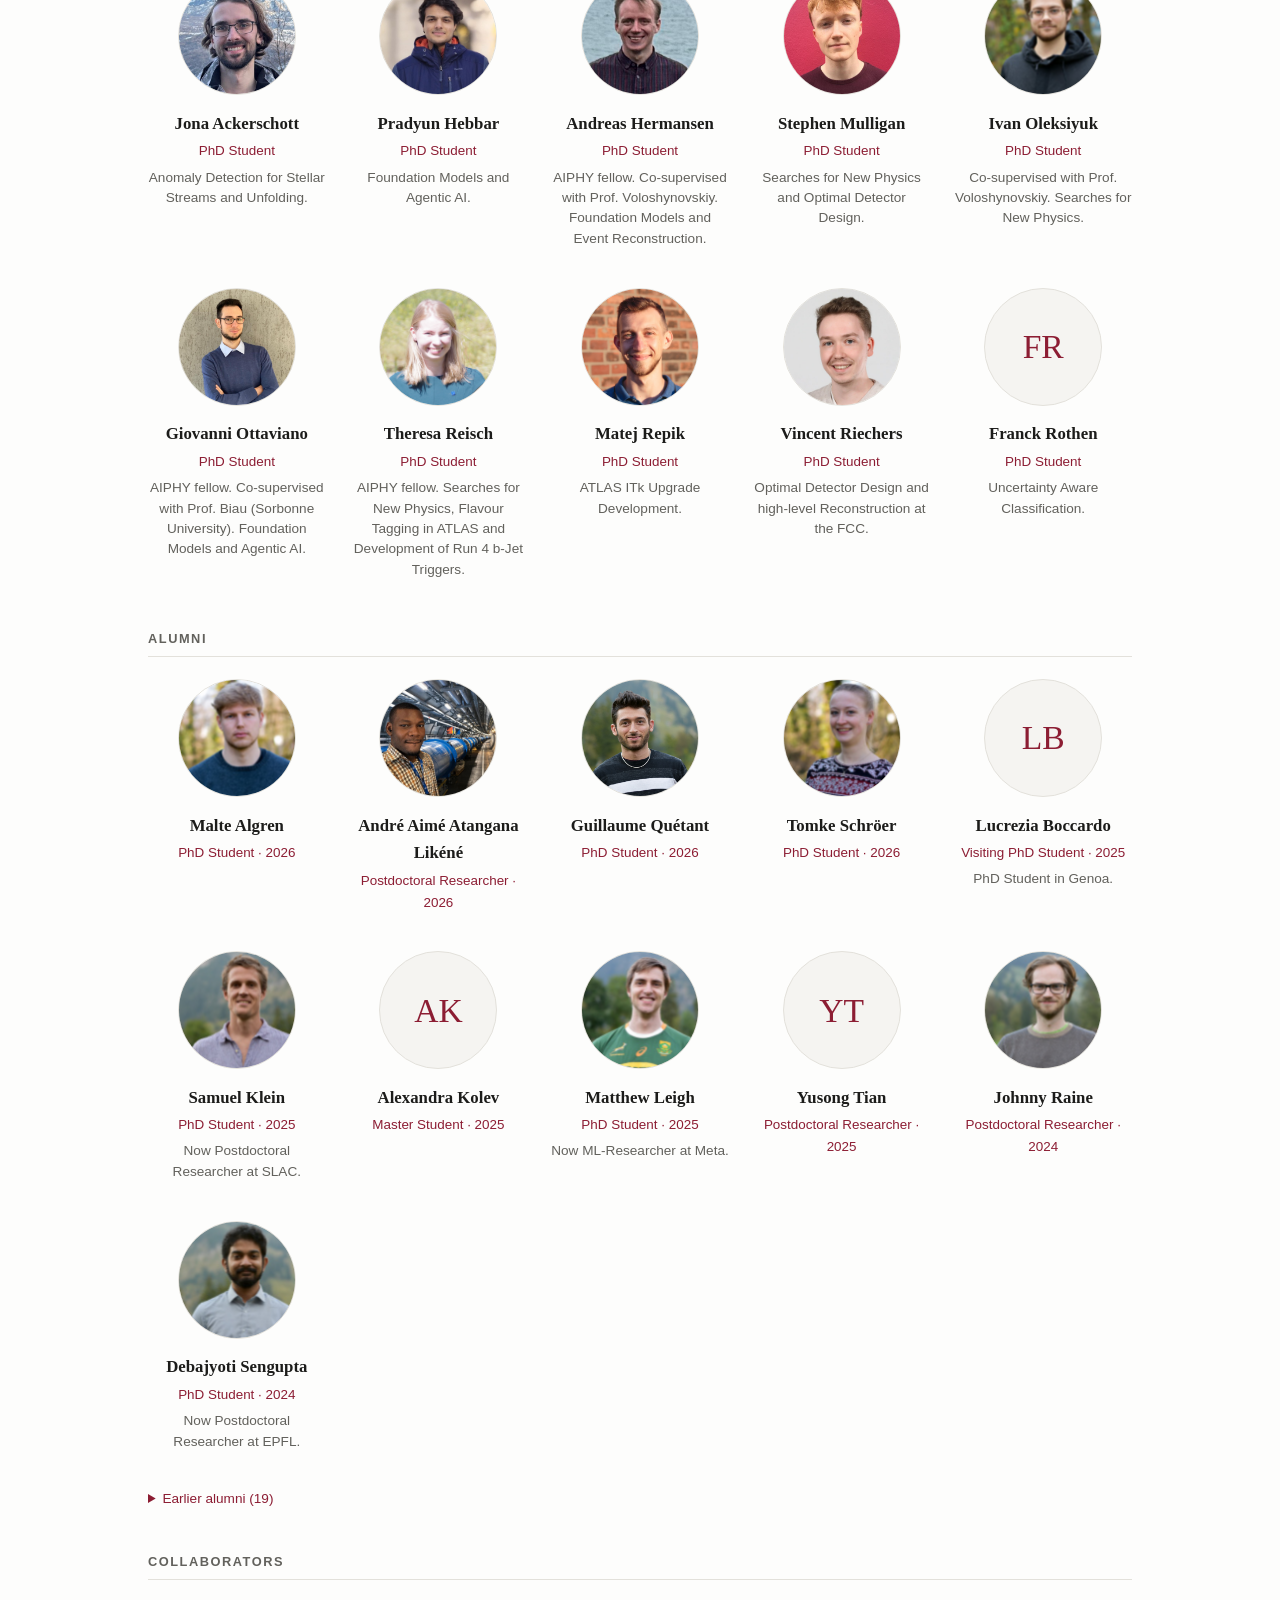
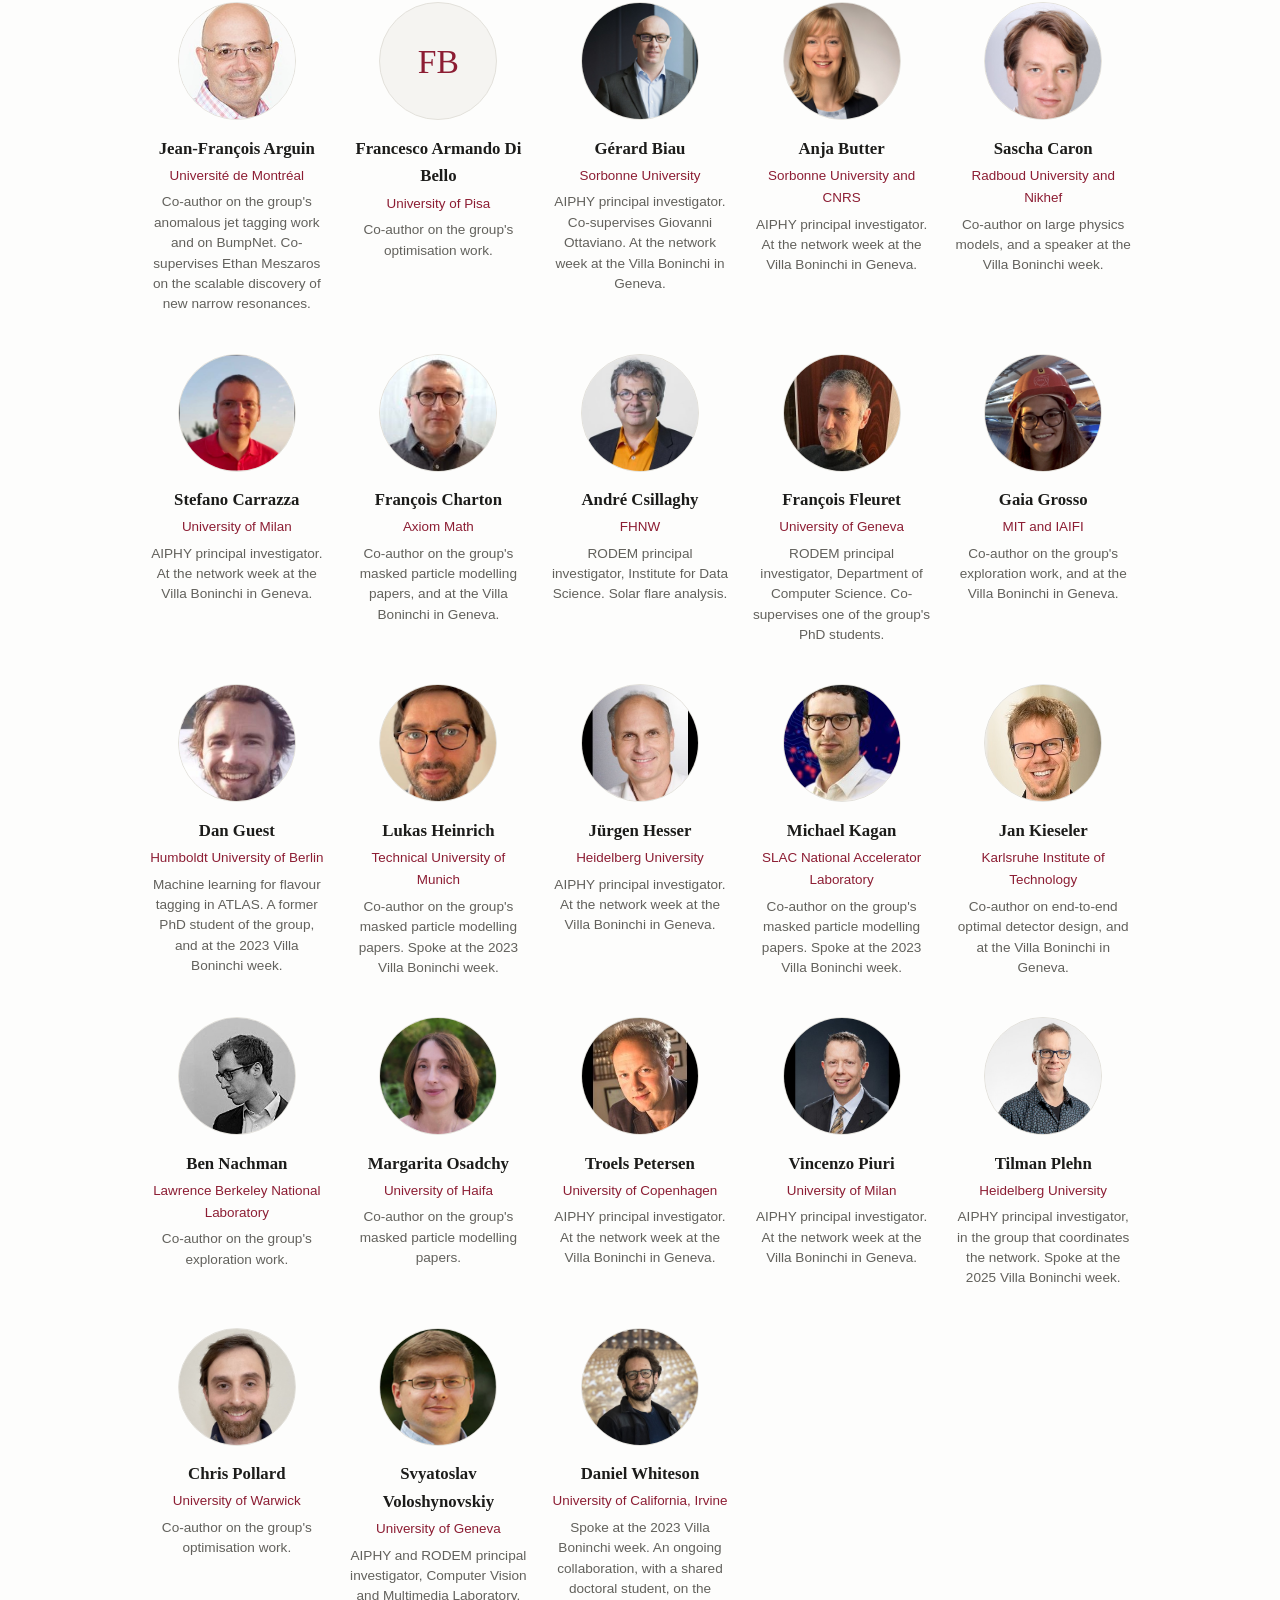
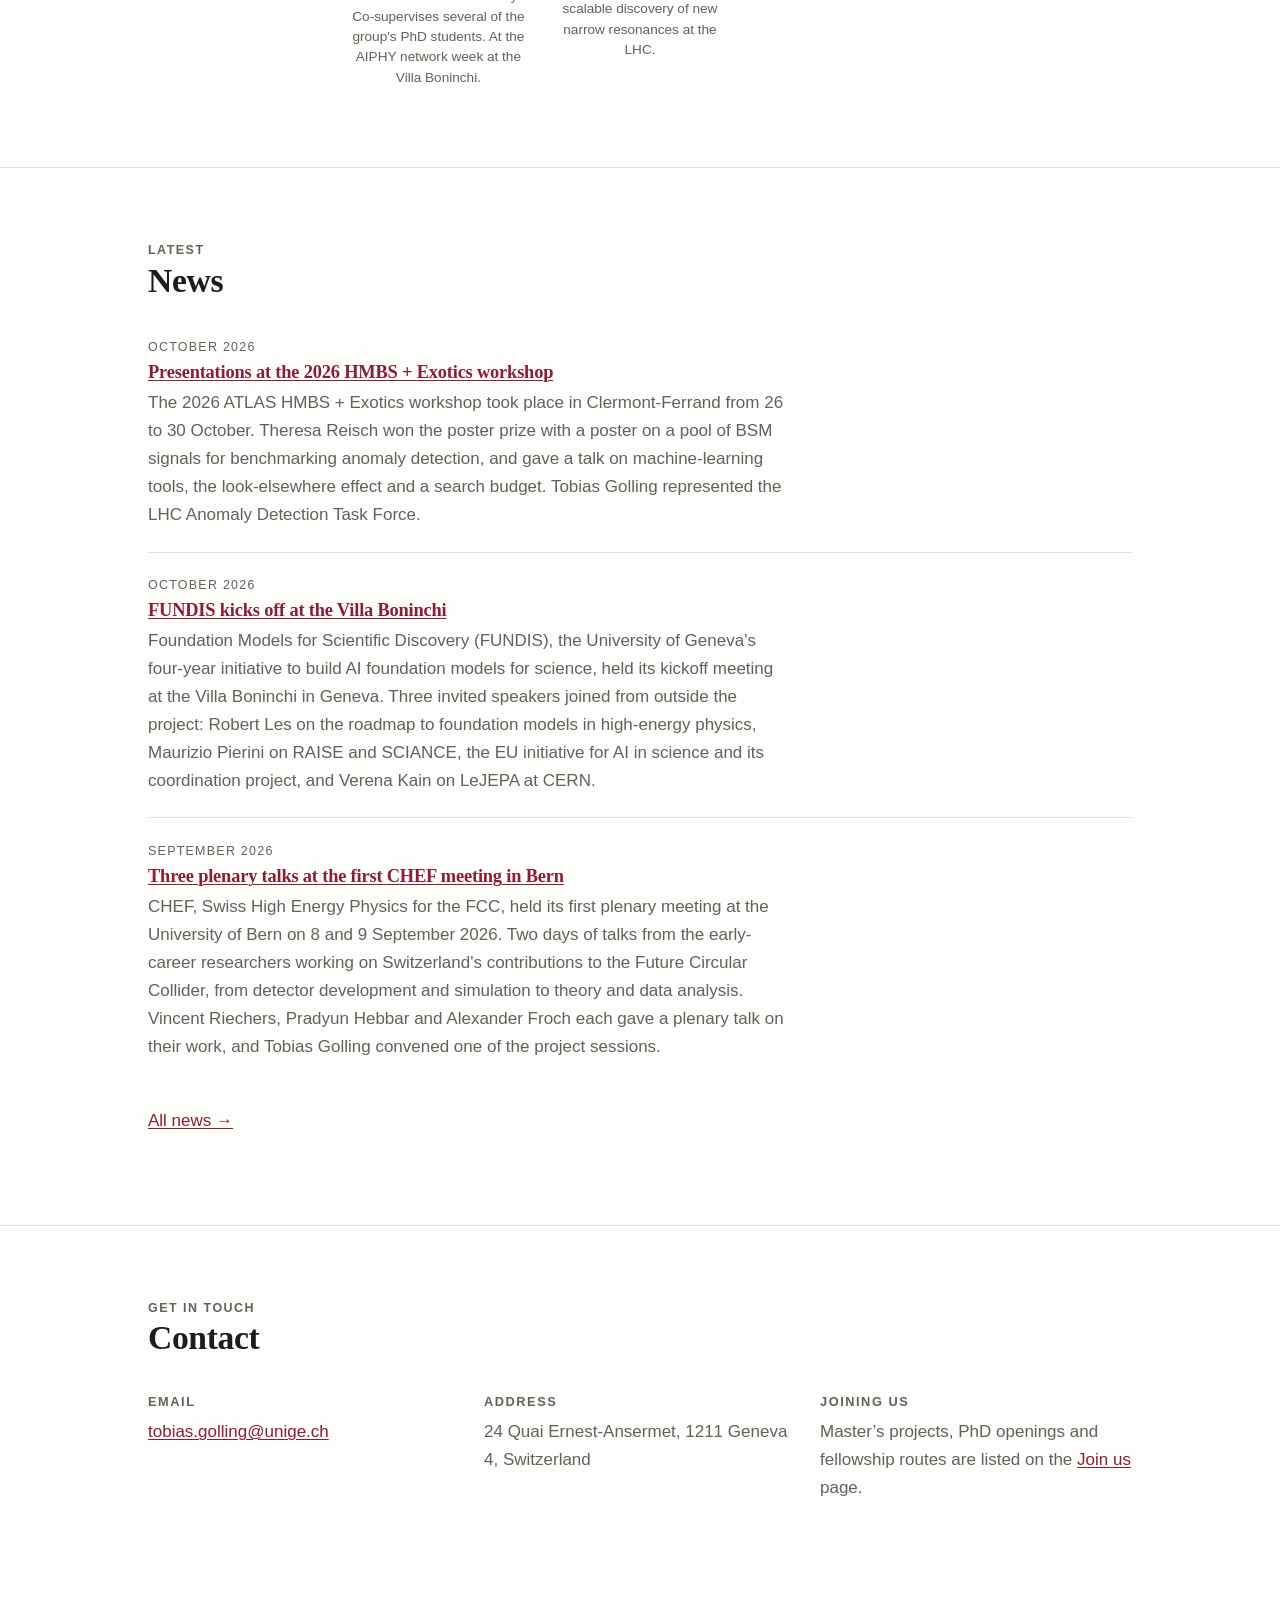
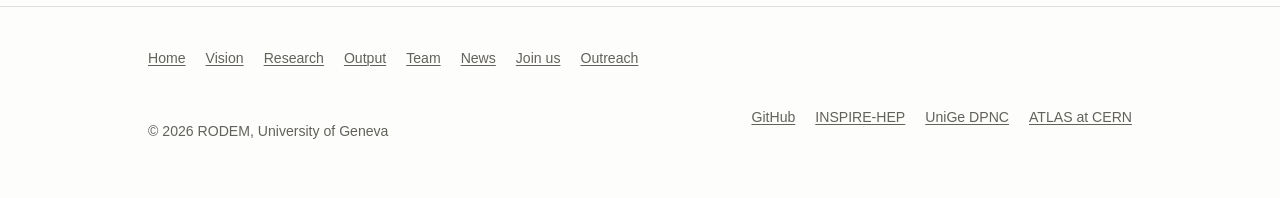
==== commit ddbe24eb: "Refresh publications and metrics from INSPIRE-HEP" ====
--- a/index.html
+++ b/index.html
@@ -7,7 +7,7 @@
 <meta name="description" content="RODEM (Golling Group, University of Geneva) develops machine learning for the ATLAS experiment at CERN: anomaly detection, generative models, foundation models, reconstruction and detector design.">
 <link rel="canonical" href="https://dpnc.unige.ch/golling/">
 <link rel="icon" href="images/logo/favicon.svg" type="image/svg+xml">
-<link rel="stylesheet" href="assets/css/style.css?v=302">
+<link rel="stylesheet" href="assets/css/style.css?v=304">
 <!-- Apply the saved light/dark choice before the page paints, so a visitor
      who picked dark never sees a white flash. The button that writes this
      choice lives in the header; the rest of the behaviour is in render.js. -->
@@ -204,7 +204,7 @@
   </div>
 </footer>
 
-<script src="assets/js/content.js?v=302"></script>
-<script src="assets/js/render.js?v=302"></script>
+<script src="assets/js/content.js?v=304"></script>
+<script src="assets/js/render.js?v=304"></script>
 </body>
 </html>
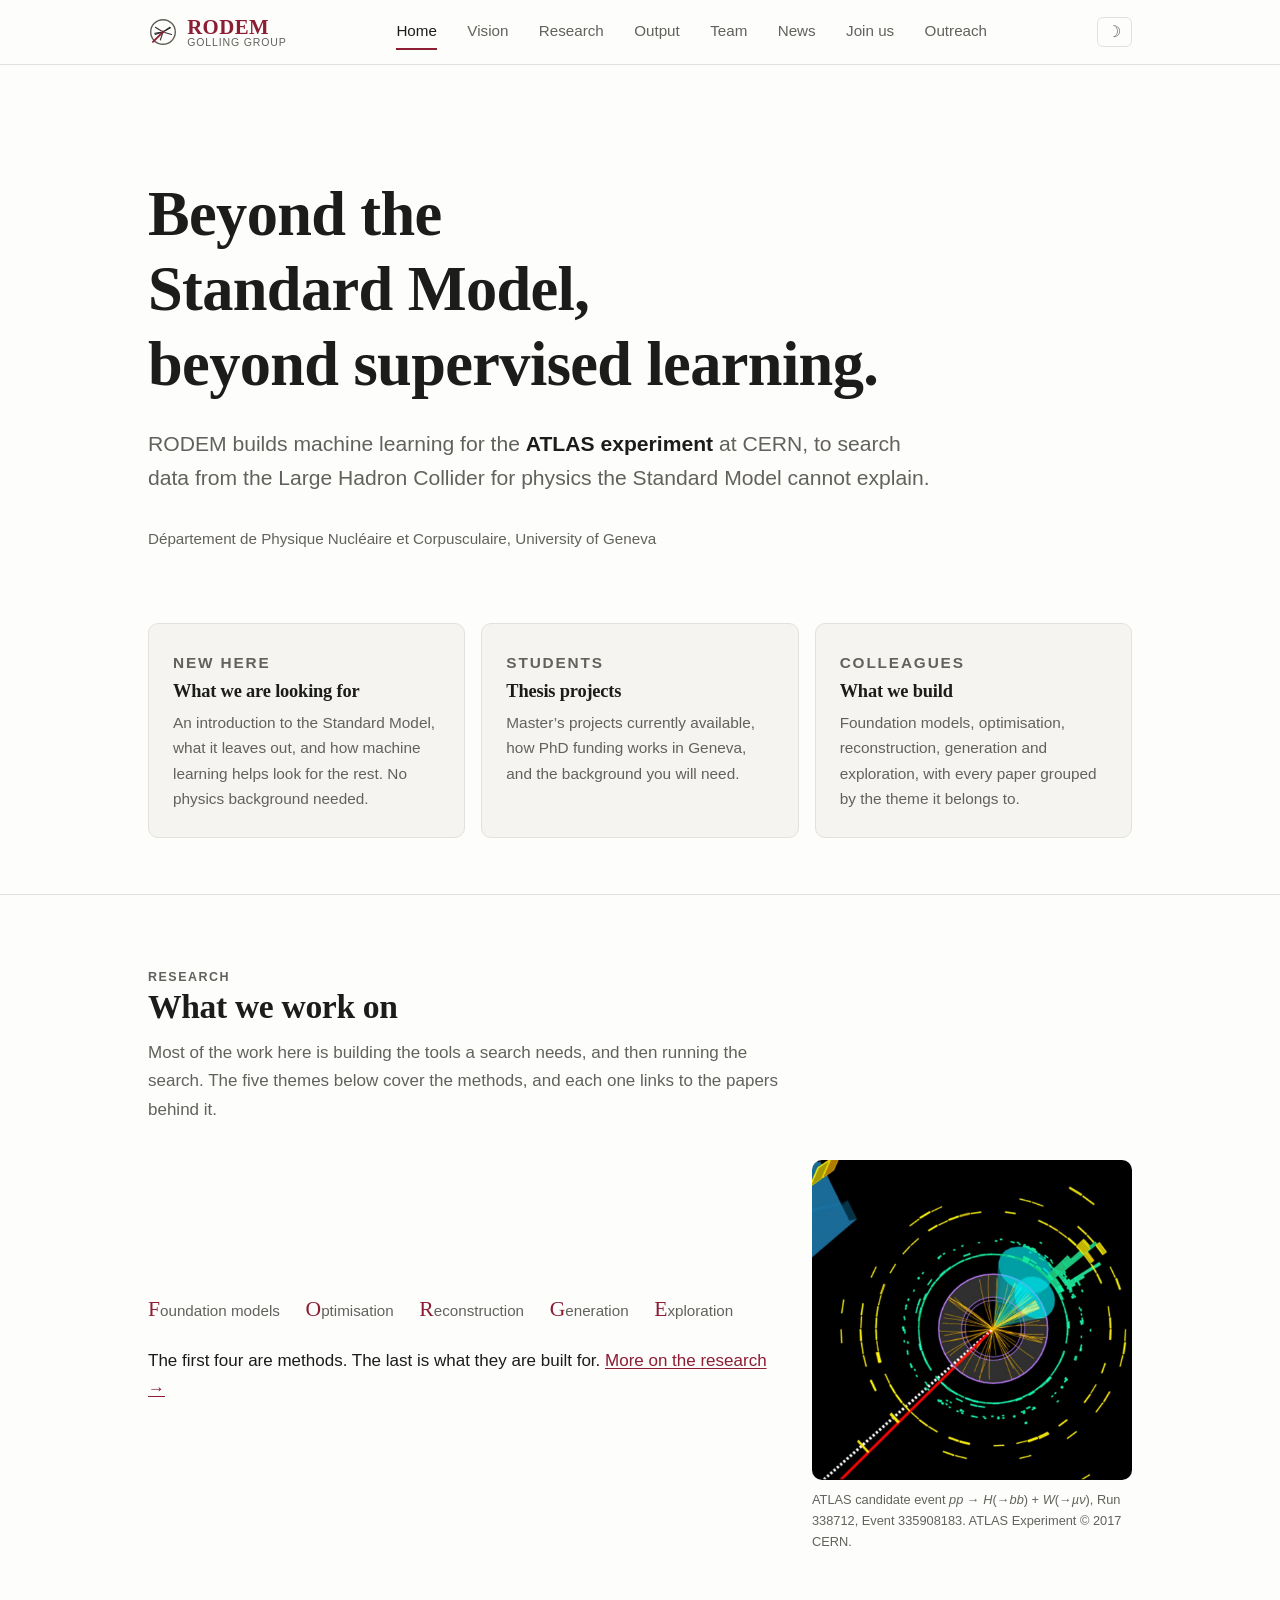
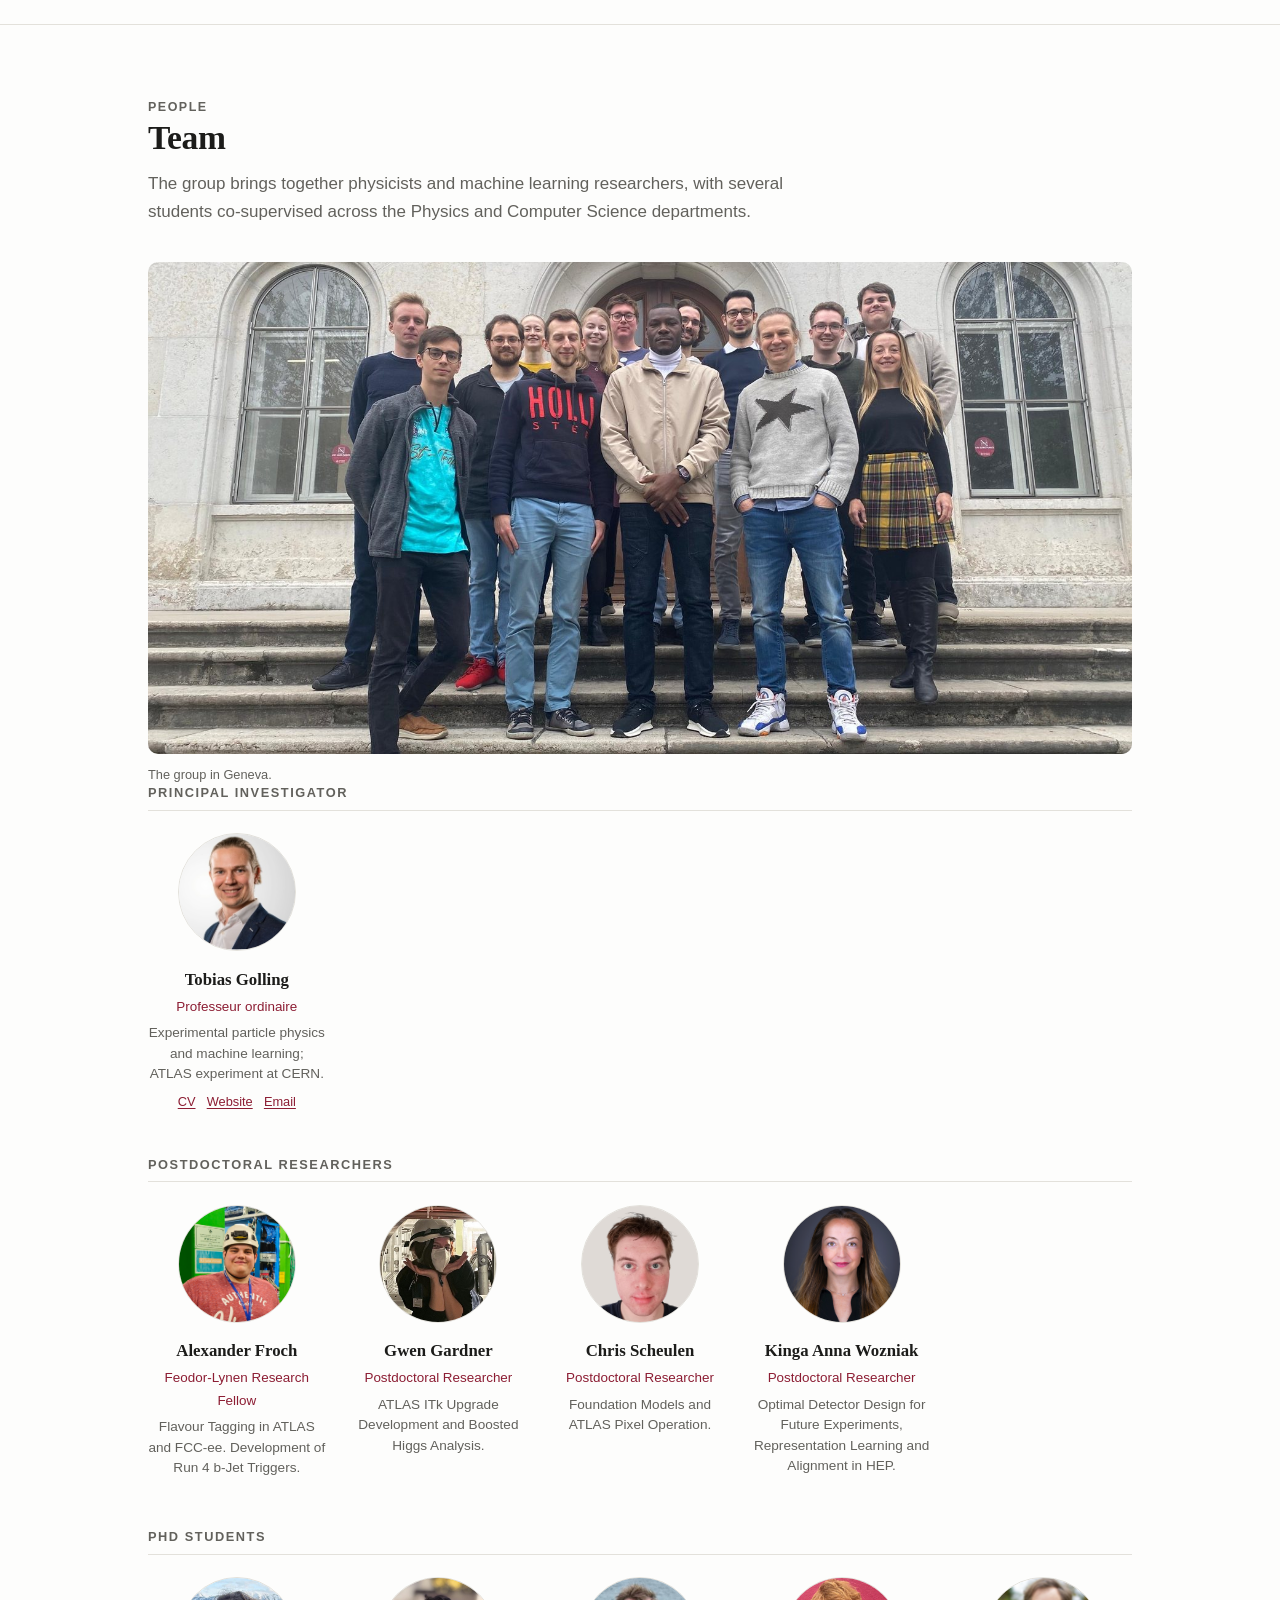
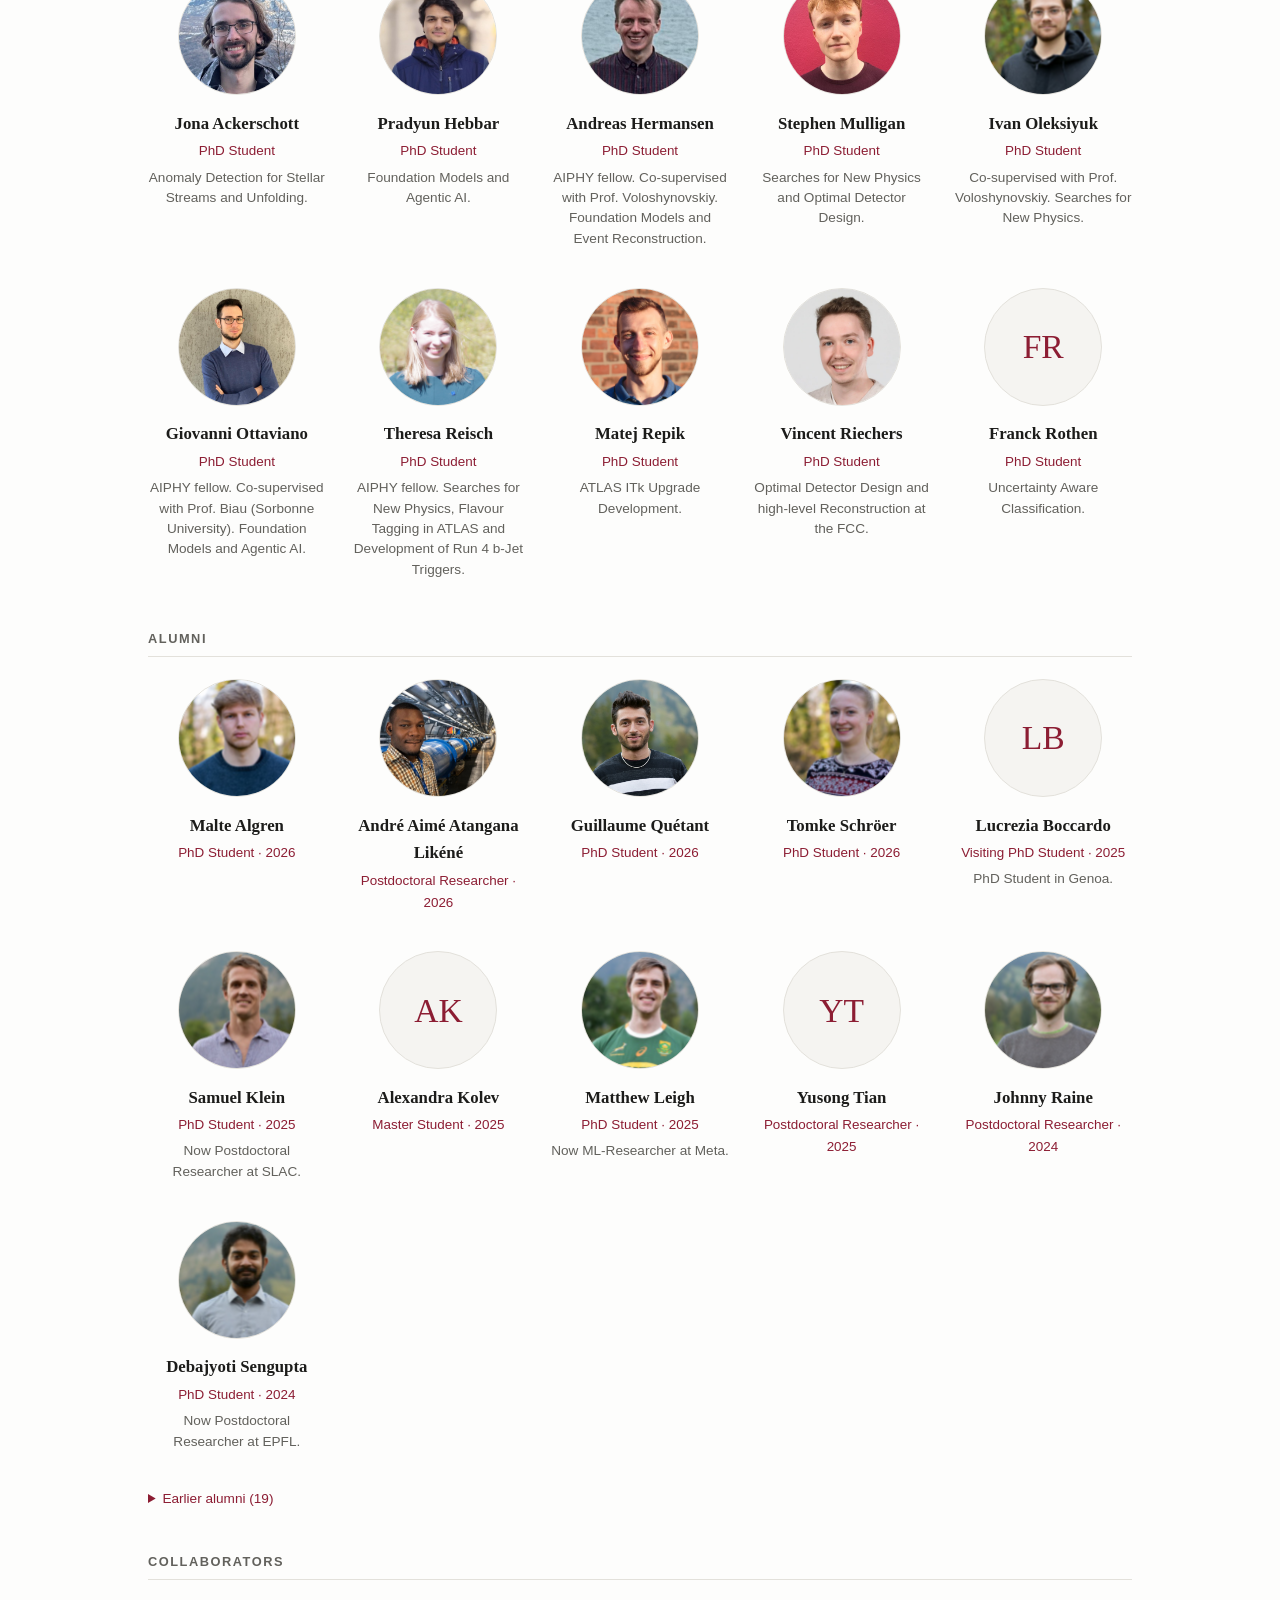
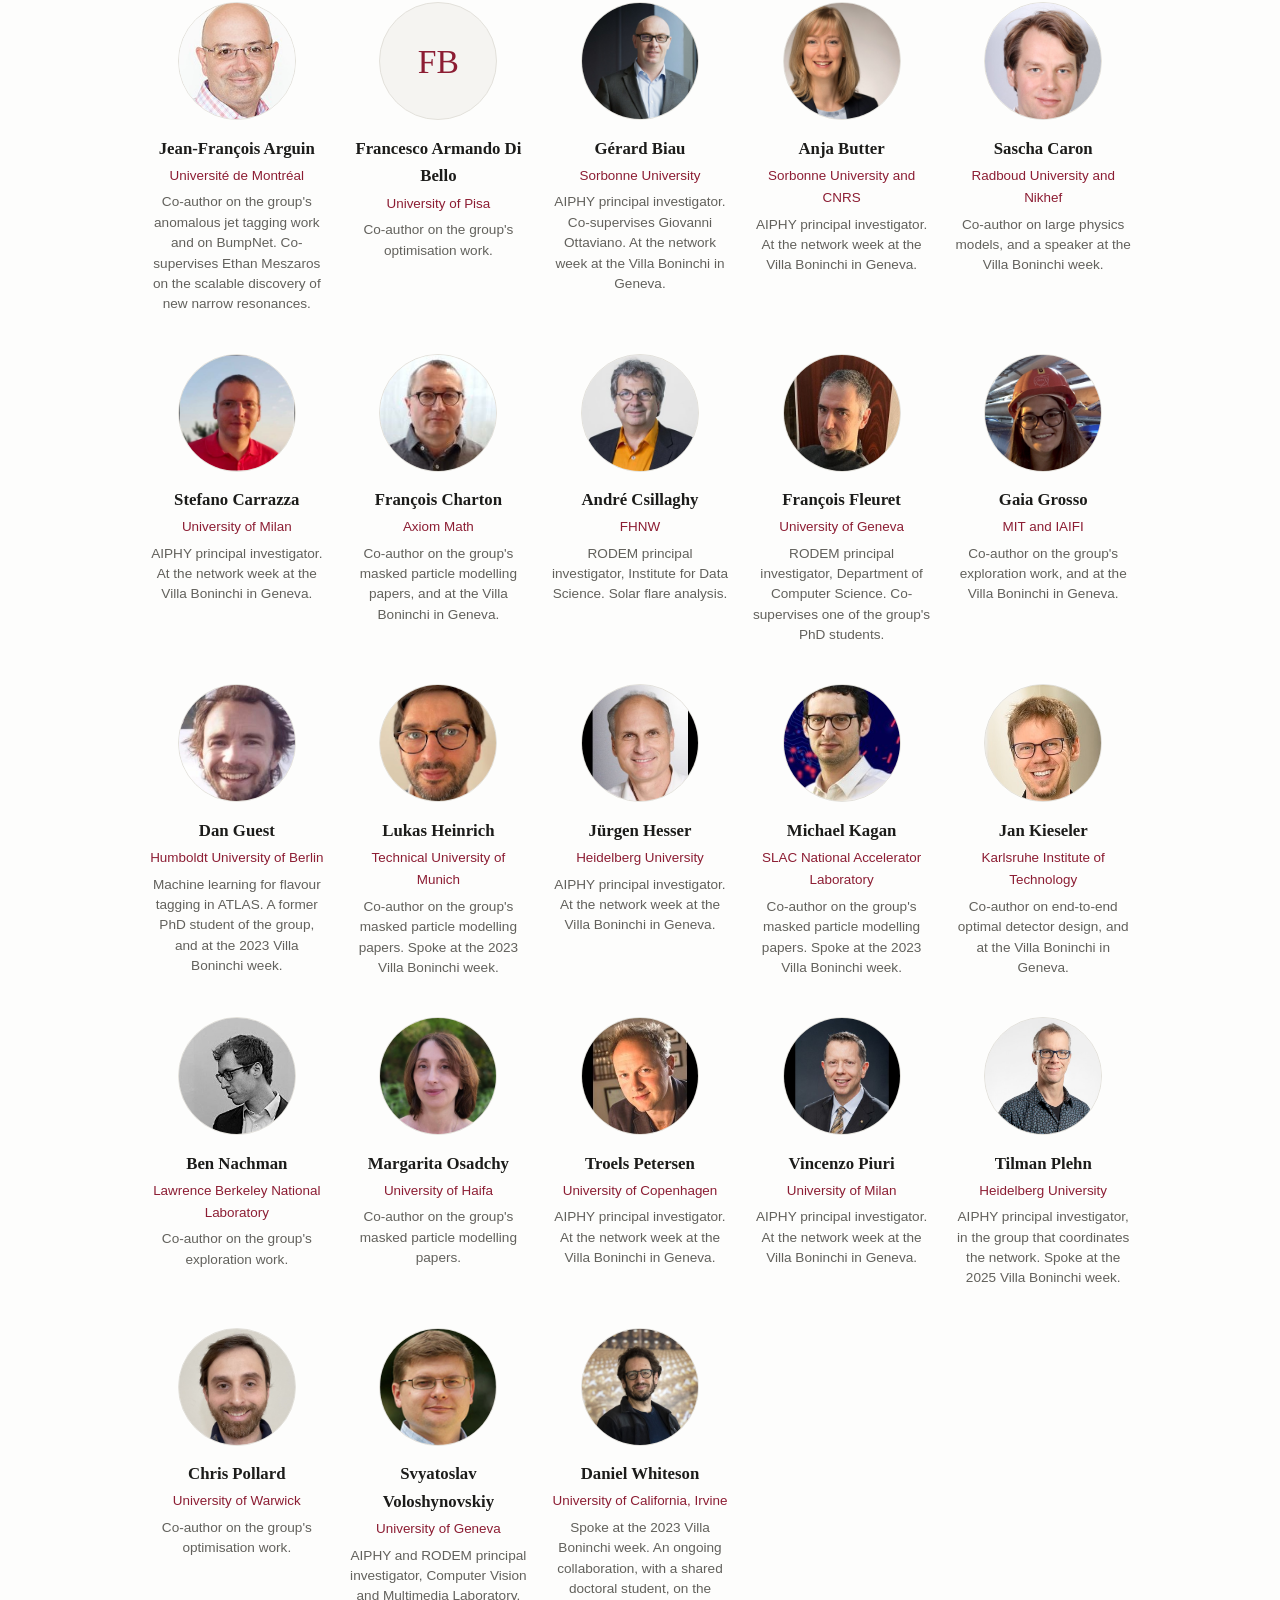
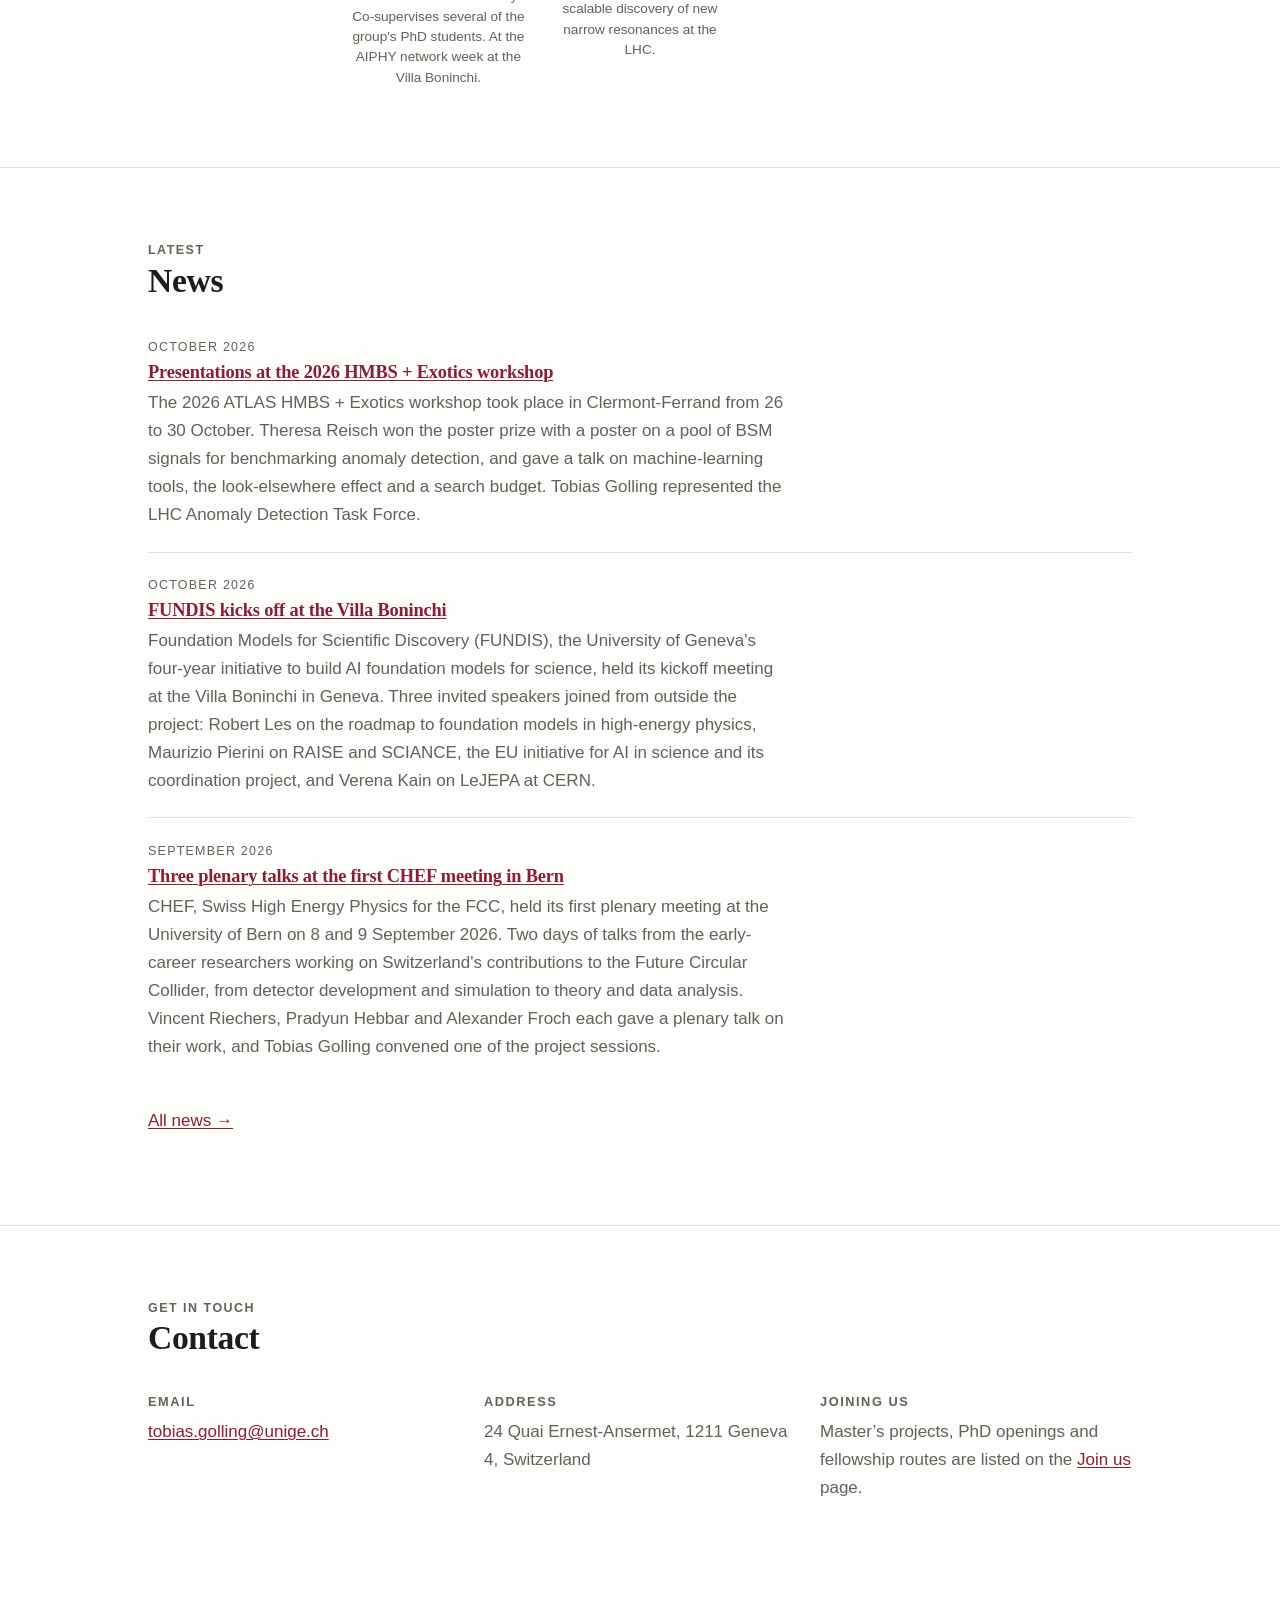
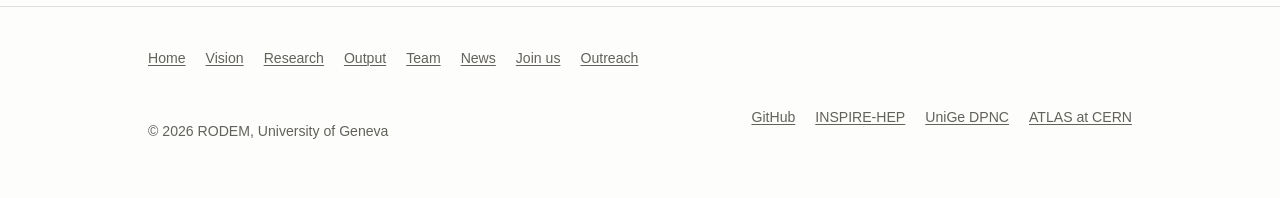
==== commit 88c343d2: "Add Tools & artefacts section to Output page with the BSM signal pool Co-Authored-By: Claude Opus 5." ====
--- a/index.html
+++ b/index.html
@@ -7,7 +7,7 @@
 <meta name="description" content="RODEM (Golling Group, University of Geneva) develops machine learning for the ATLAS experiment at CERN: anomaly detection, generative models, foundation models, reconstruction and detector design.">
 <link rel="canonical" href="https://dpnc.unige.ch/golling/">
 <link rel="icon" href="images/logo/favicon.svg" type="image/svg+xml">
-<link rel="stylesheet" href="assets/css/style.css?v=304">
+<link rel="stylesheet" href="assets/css/style.css?v=307">
 <!-- Apply the saved light/dark choice before the page paints, so a visitor
      who picked dark never sees a white flash. The button that writes this
      choice lives in the header; the rest of the behaviour is in render.js. -->
@@ -204,7 +204,7 @@
   </div>
 </footer>
 
-<script src="assets/js/content.js?v=304"></script>
-<script src="assets/js/render.js?v=304"></script>
+<script src="assets/js/content.js?v=307"></script>
+<script src="assets/js/render.js?v=307"></script>
 </body>
 </html>
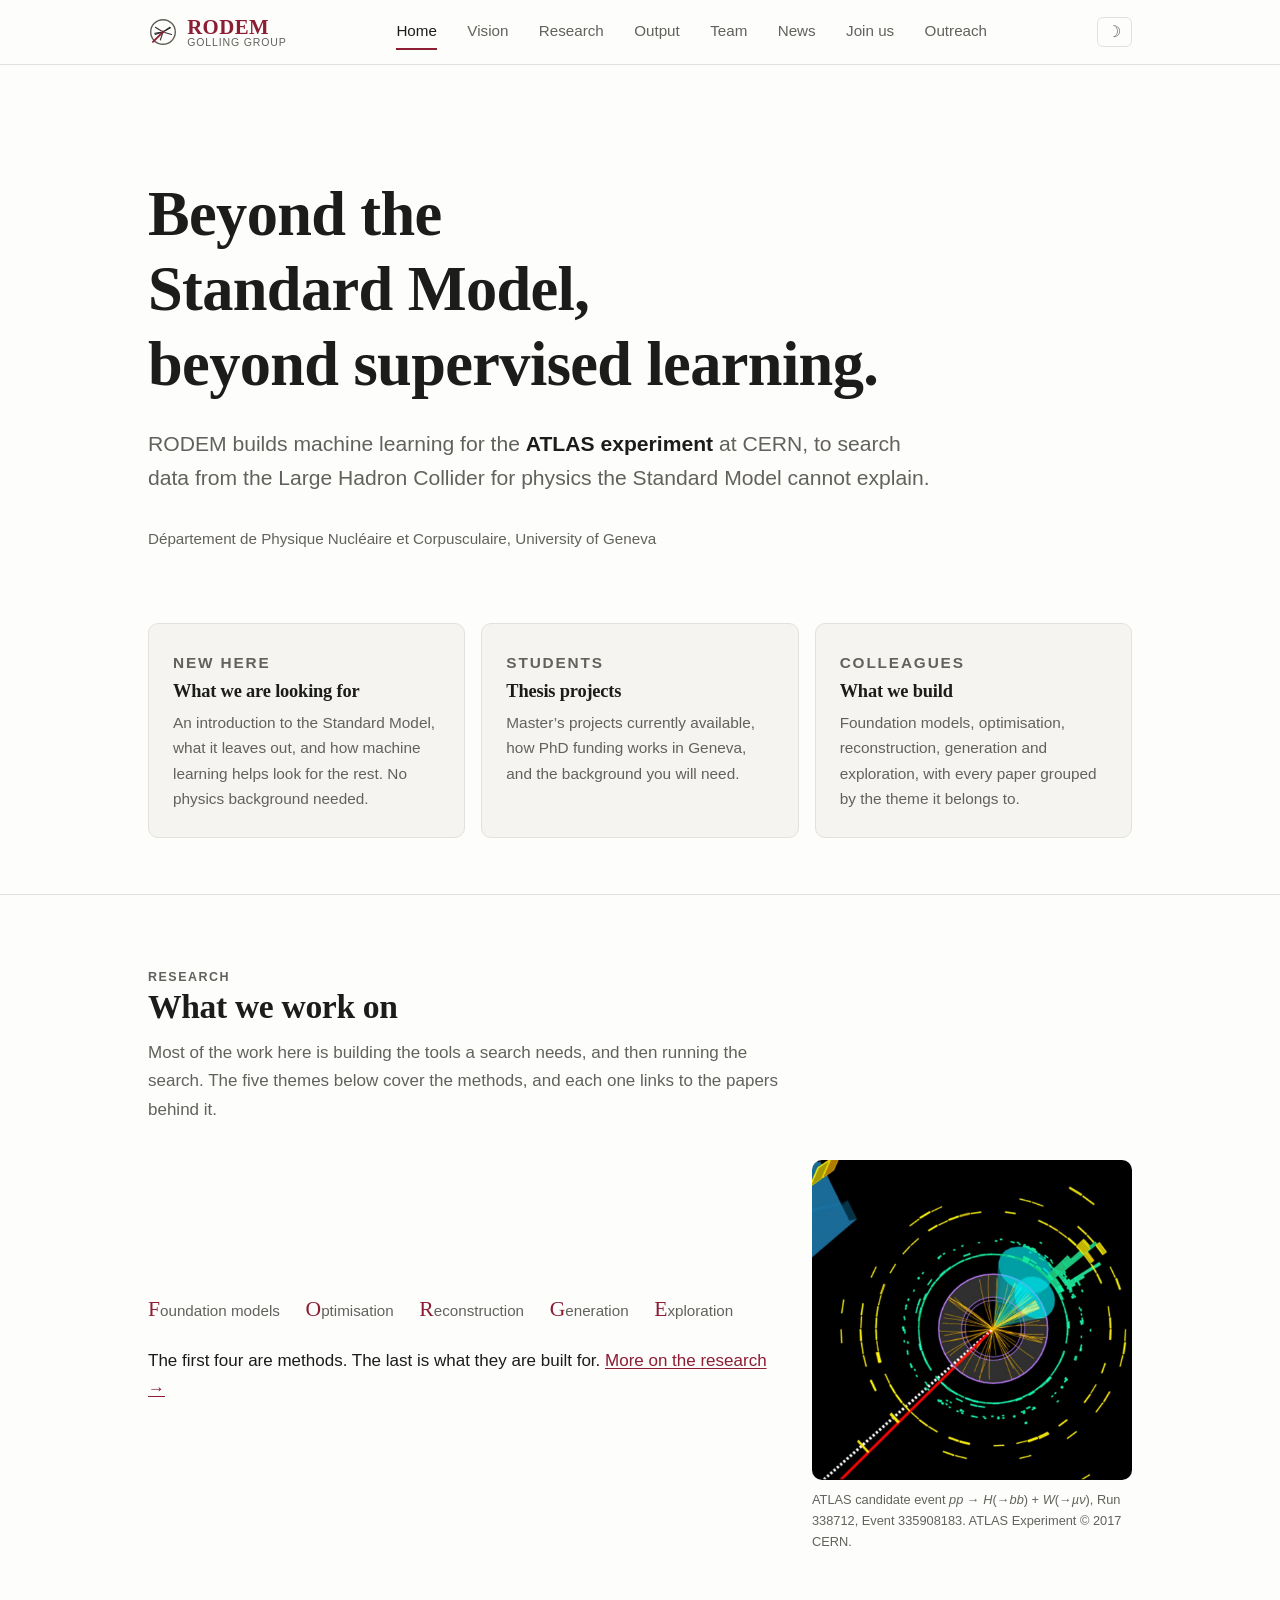
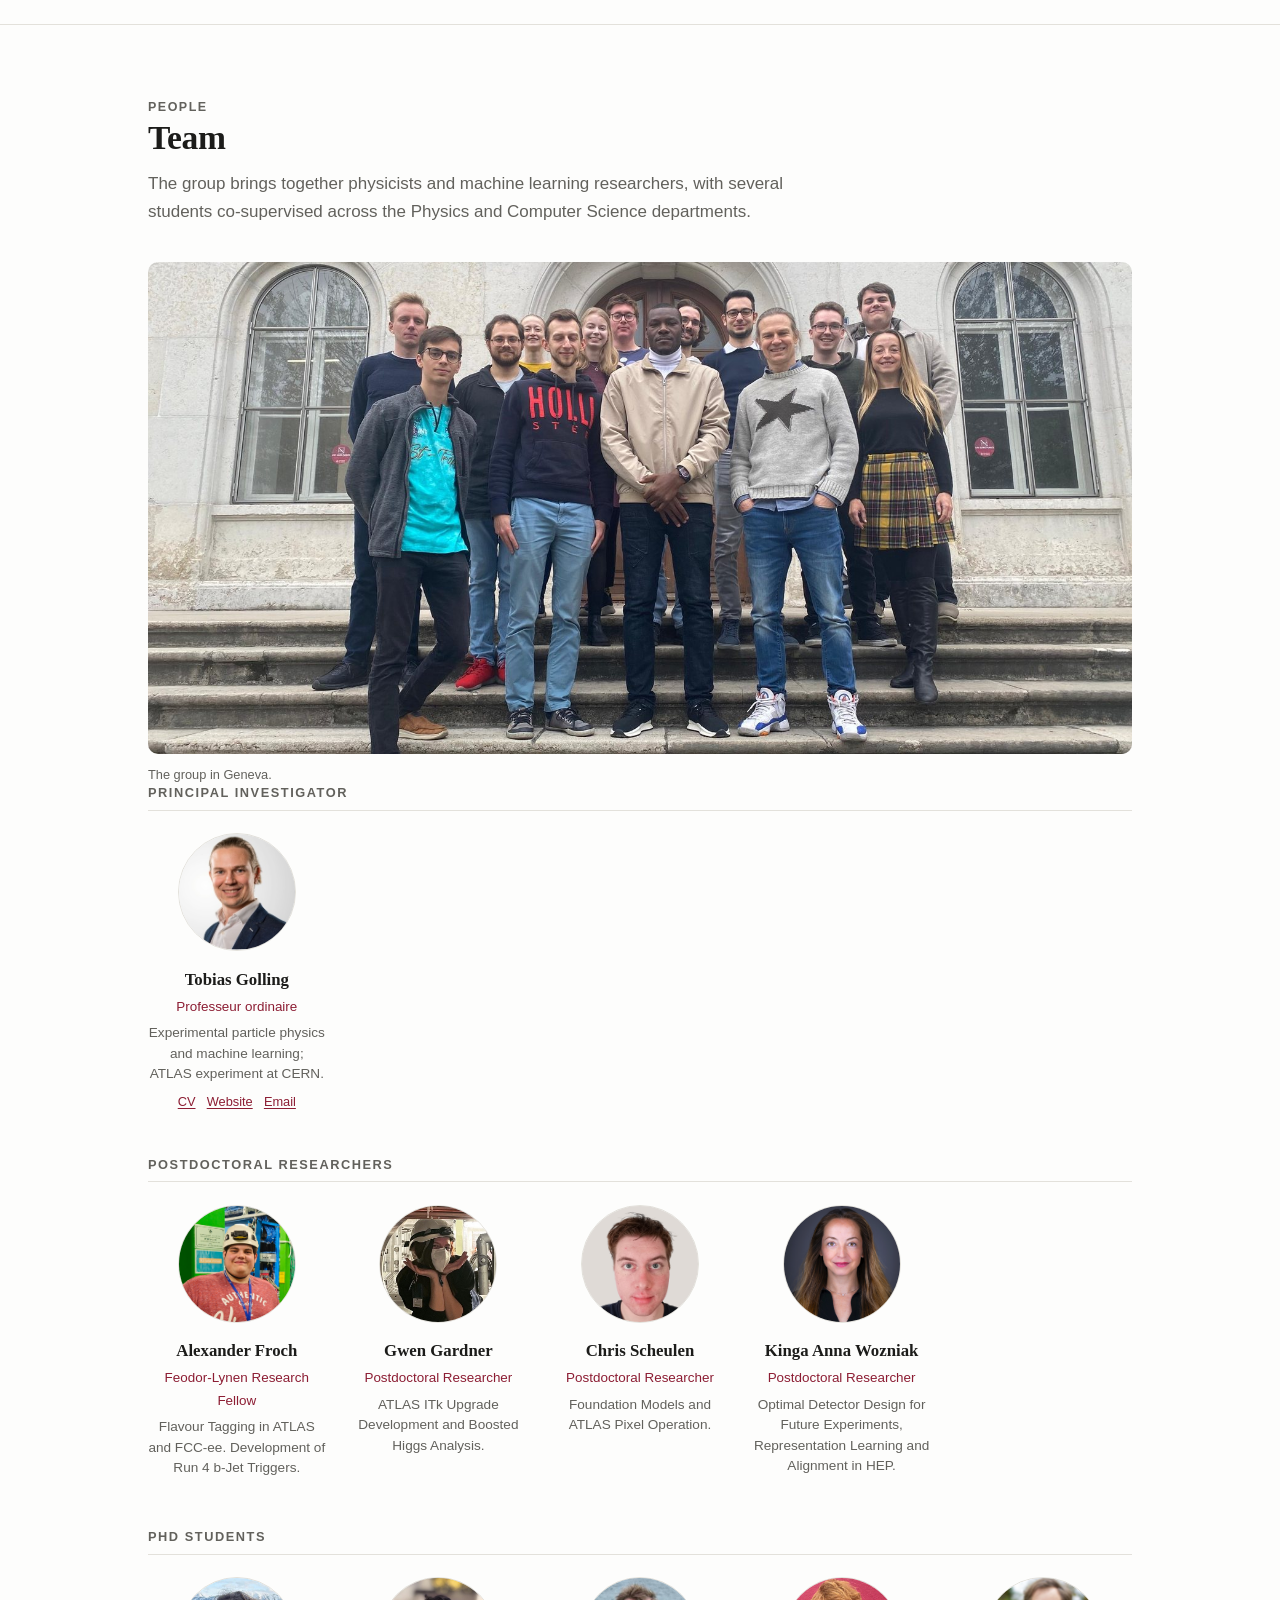
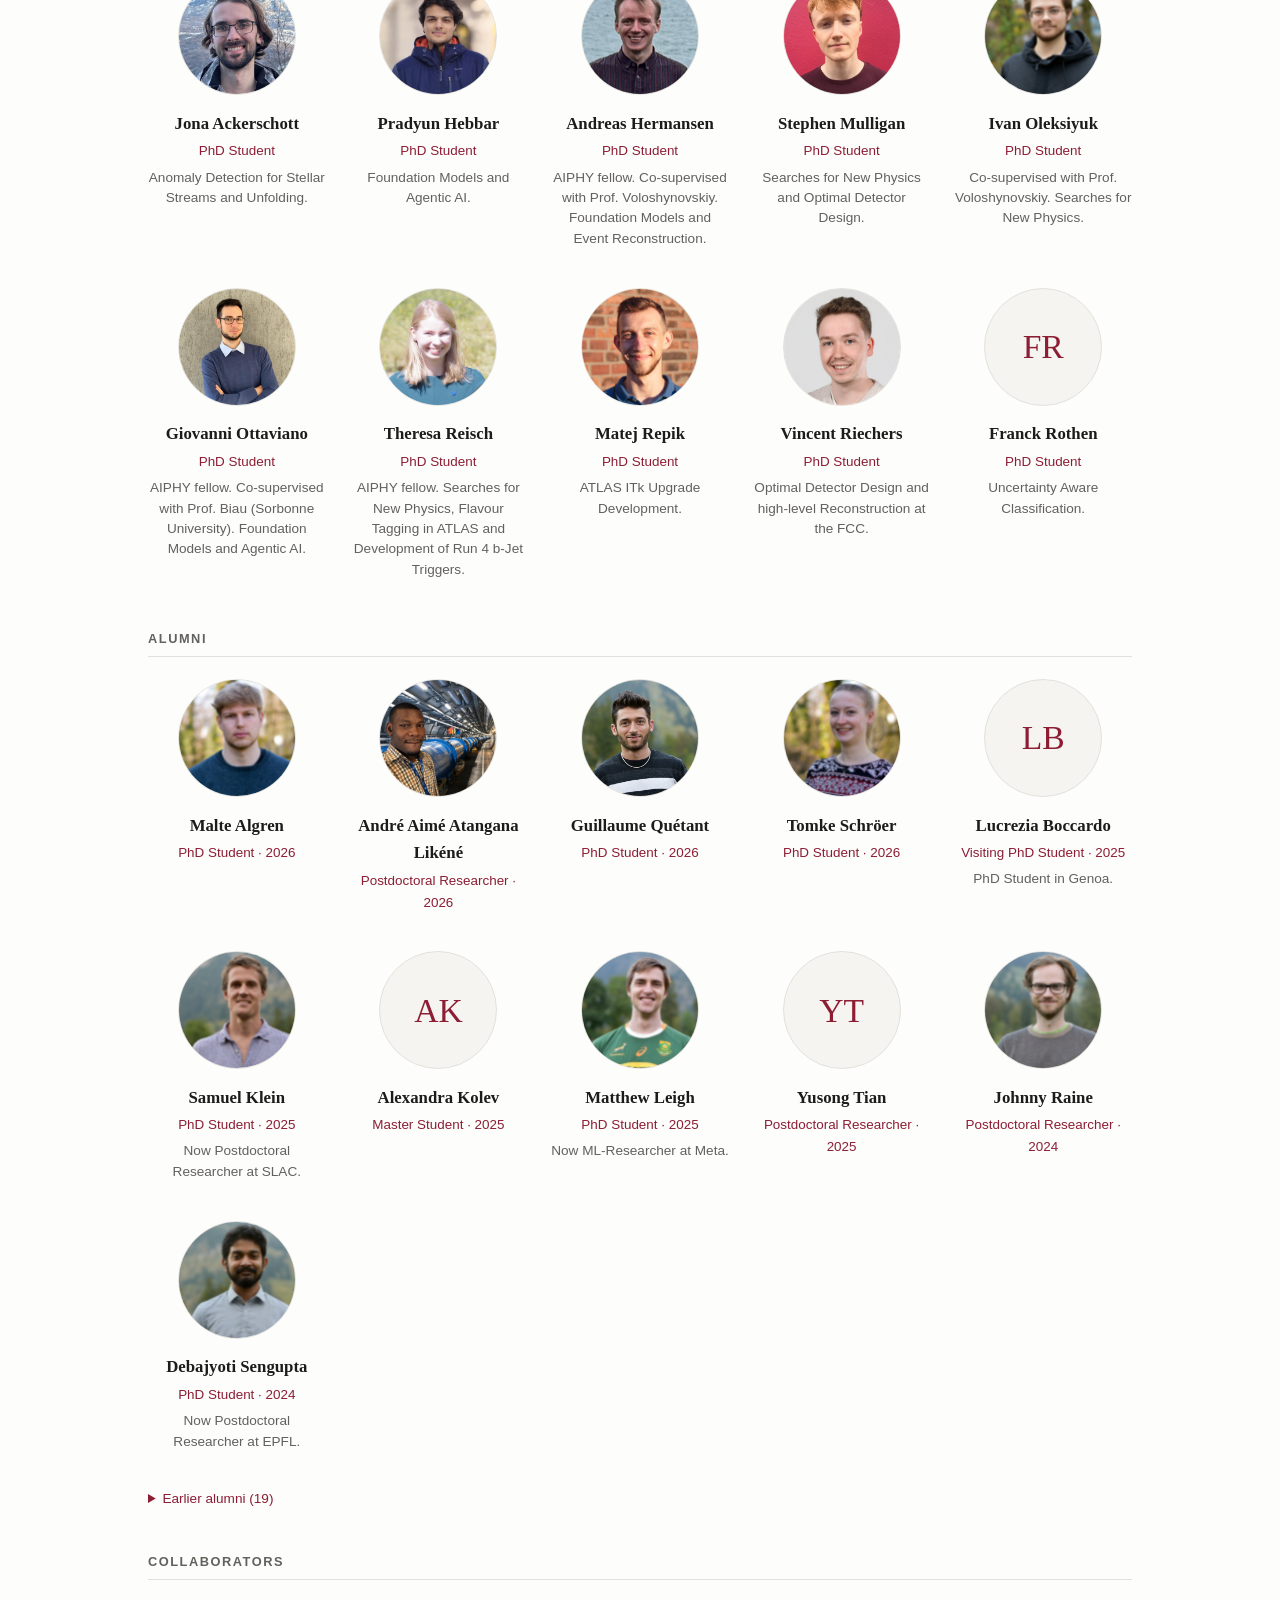
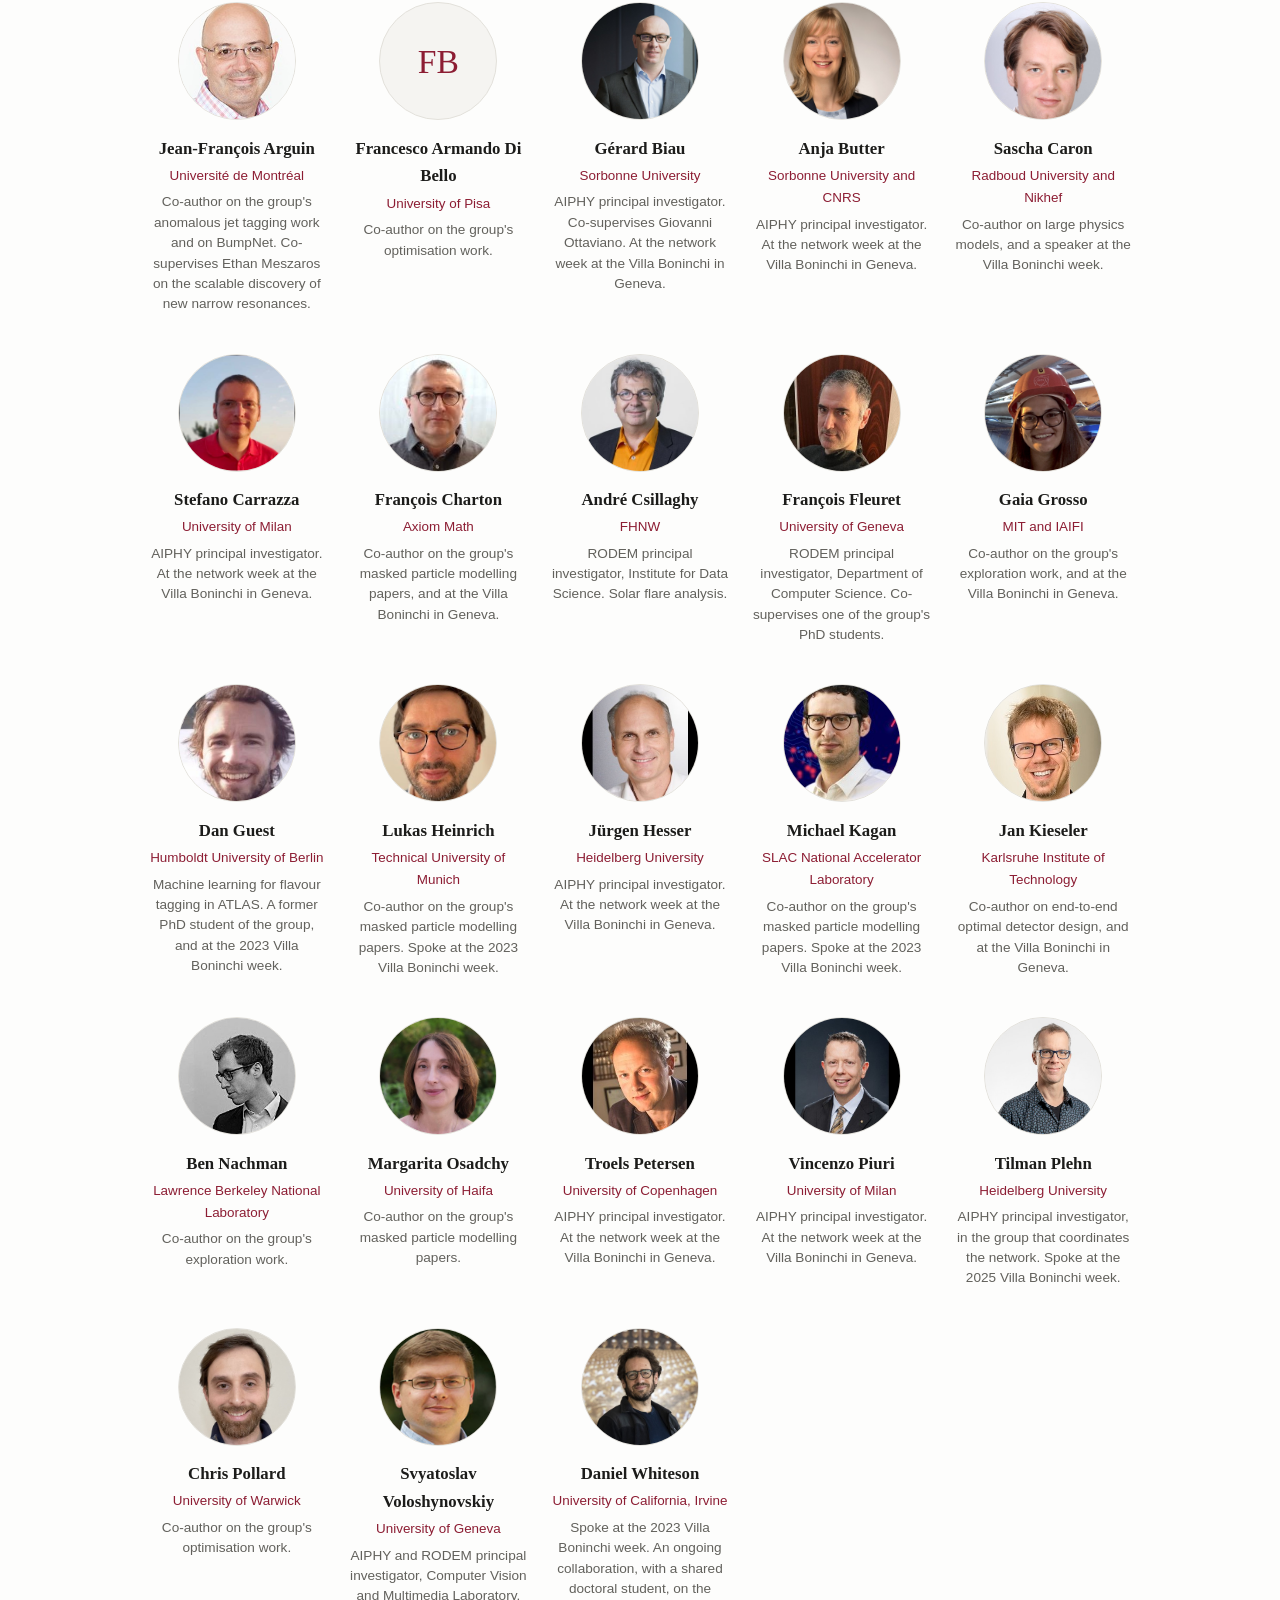
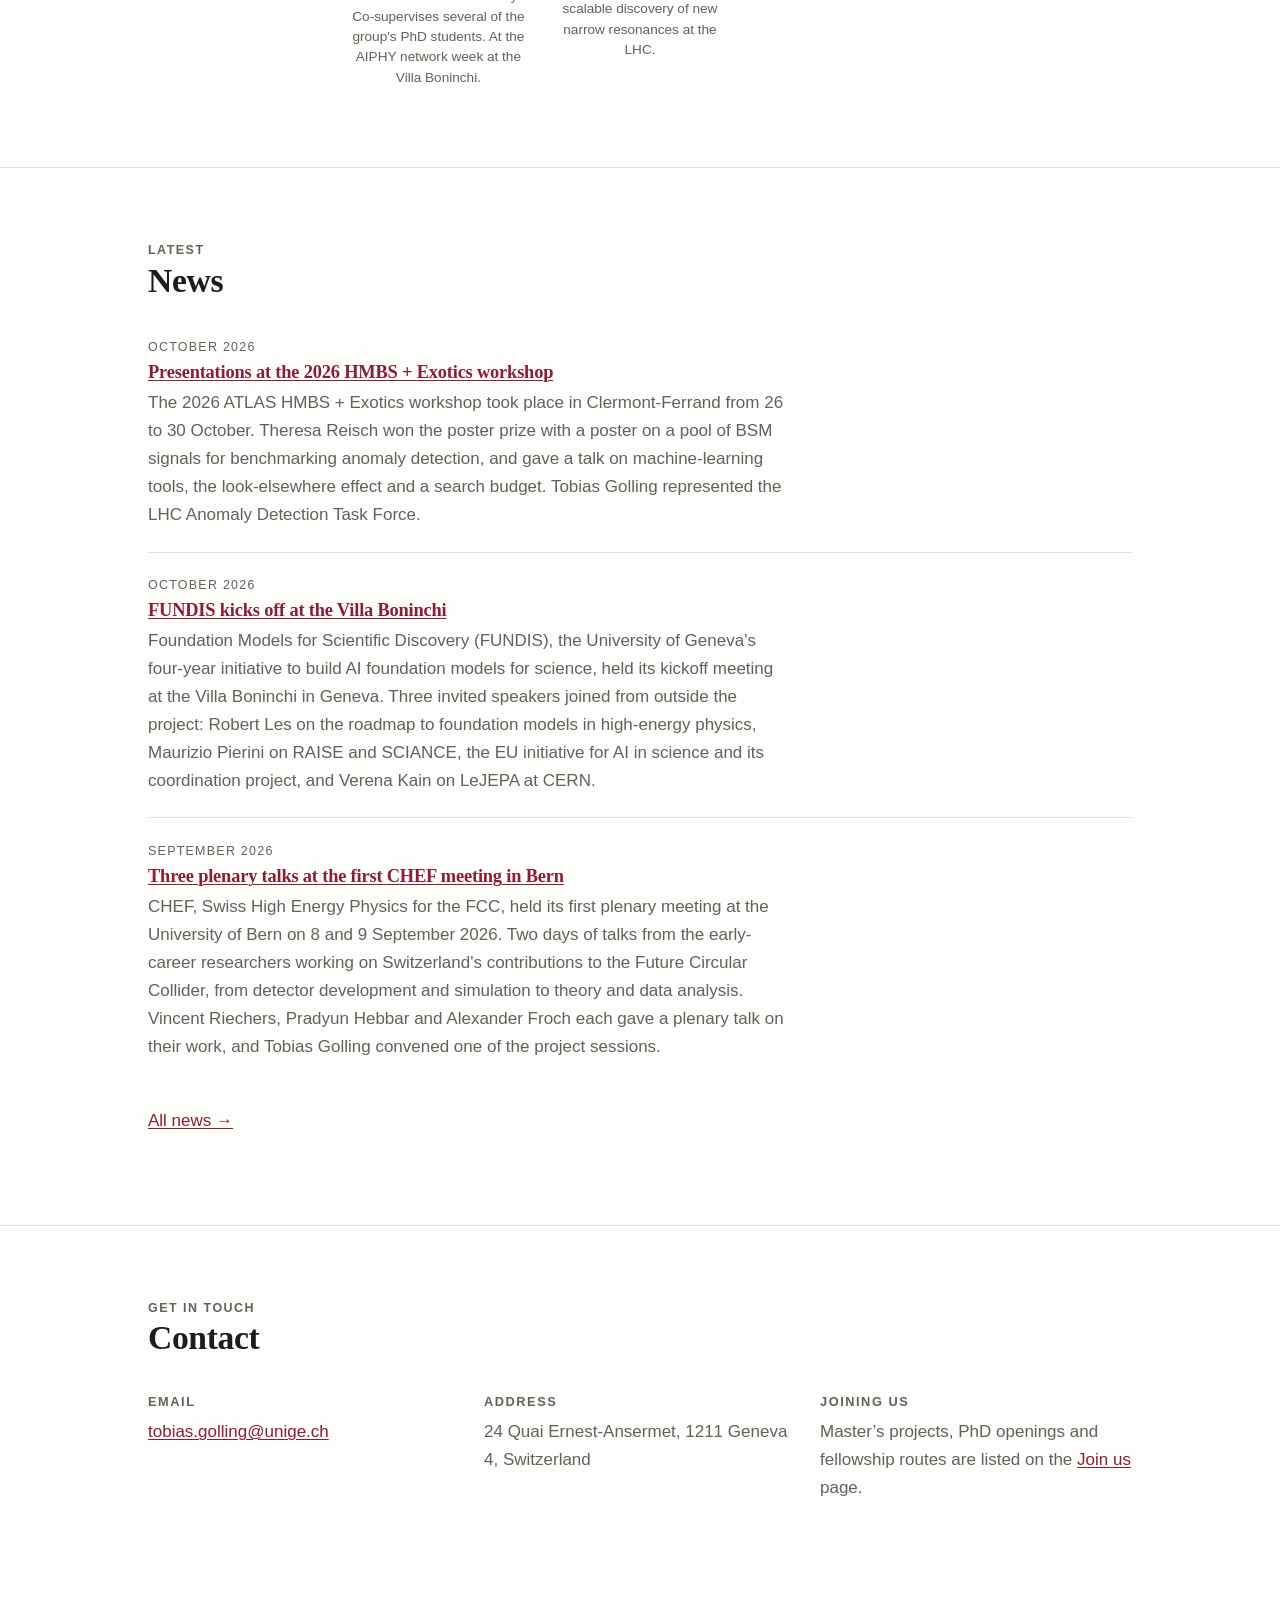
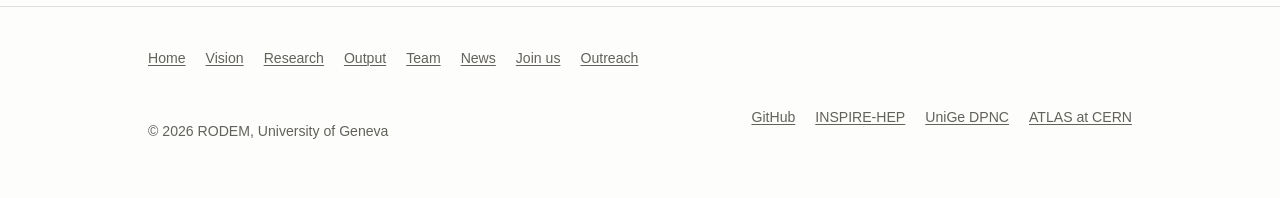
==== commit fbbd5010: "Refresh publications and metrics from INSPIRE-HEP" ====
--- a/index.html
+++ b/index.html
@@ -7,7 +7,7 @@
 <meta name="description" content="RODEM (Golling Group, University of Geneva) develops machine learning for the ATLAS experiment at CERN: anomaly detection, generative models, foundation models, reconstruction and detector design.">
 <link rel="canonical" href="https://dpnc.unige.ch/golling/">
 <link rel="icon" href="images/logo/favicon.svg" type="image/svg+xml">
-<link rel="stylesheet" href="assets/css/style.css?v=307">
+<link rel="stylesheet" href="assets/css/style.css?v=309">
 <!-- Apply the saved light/dark choice before the page paints, so a visitor
      who picked dark never sees a white flash. The button that writes this
      choice lives in the header; the rest of the behaviour is in render.js. -->
@@ -204,7 +204,7 @@
   </div>
 </footer>
 
-<script src="assets/js/content.js?v=307"></script>
-<script src="assets/js/render.js?v=307"></script>
+<script src="assets/js/content.js?v=309"></script>
+<script src="assets/js/render.js?v=309"></script>
 </body>
 </html>
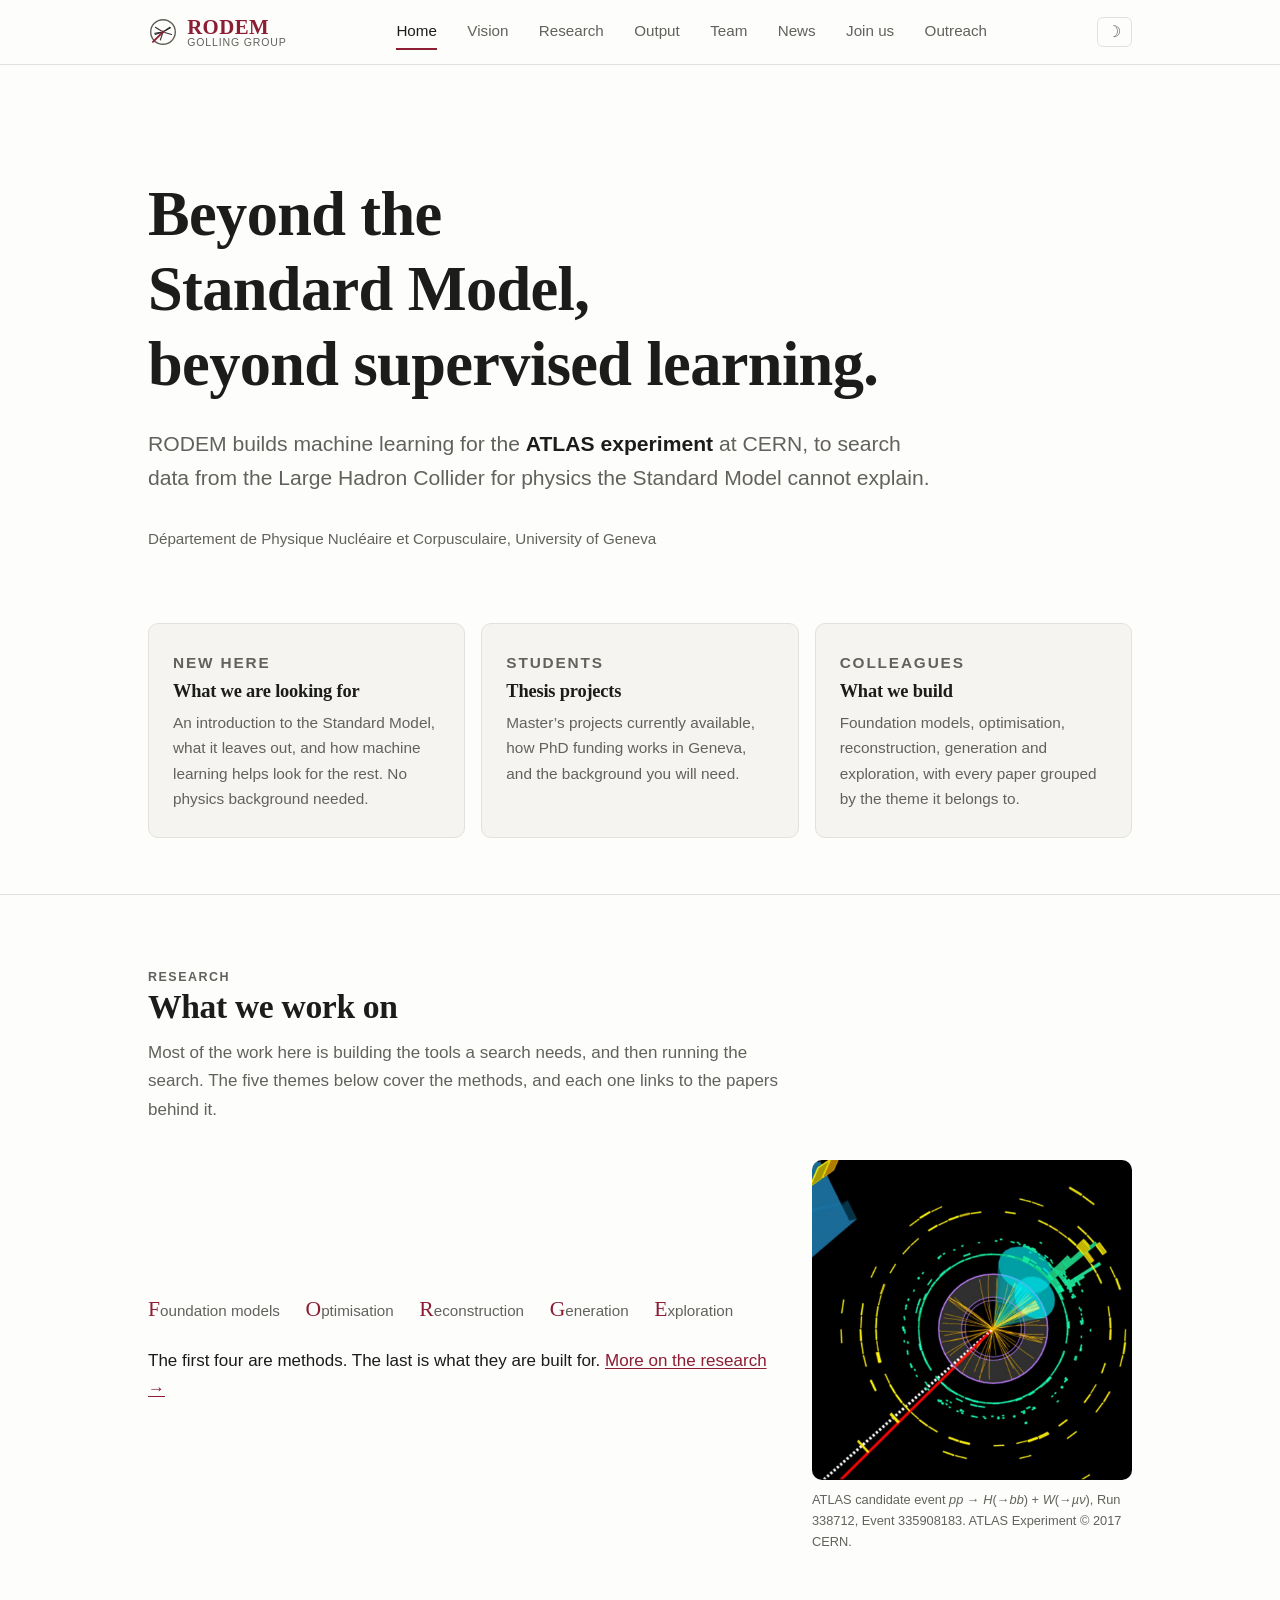
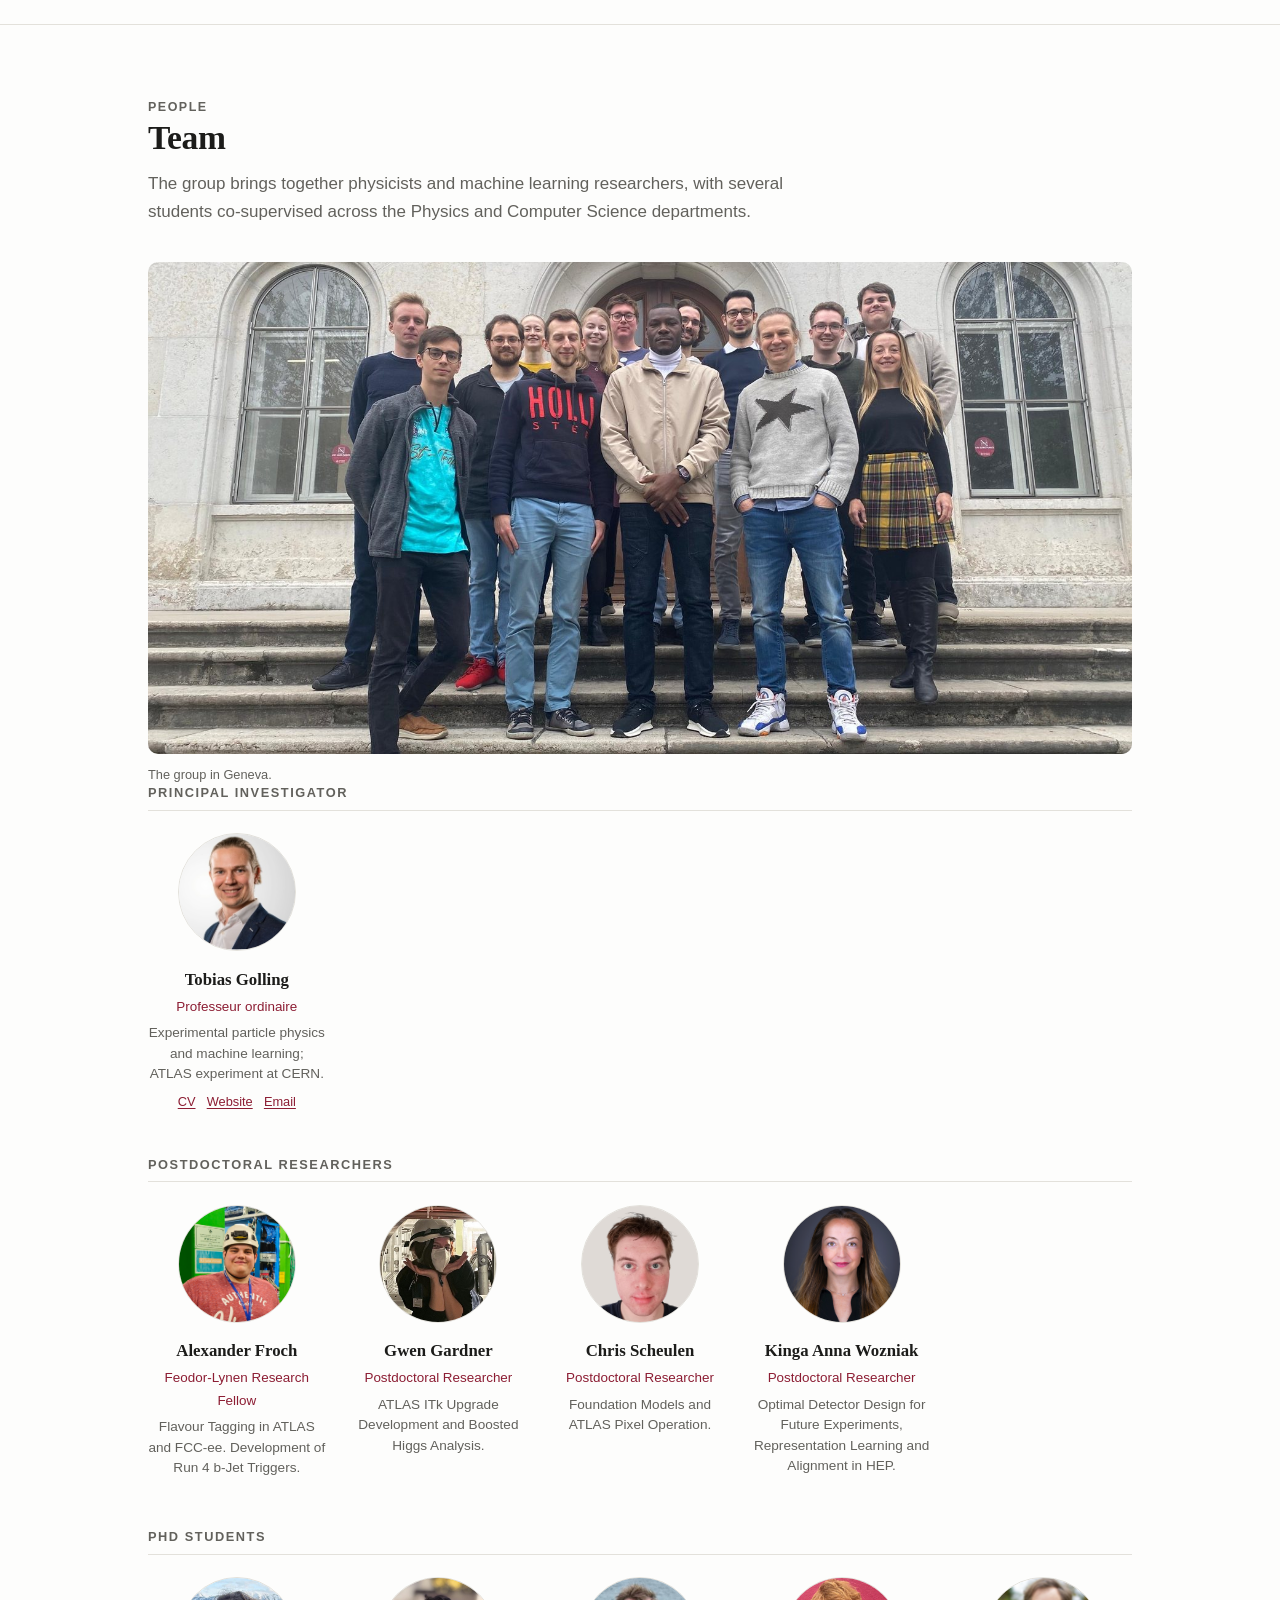
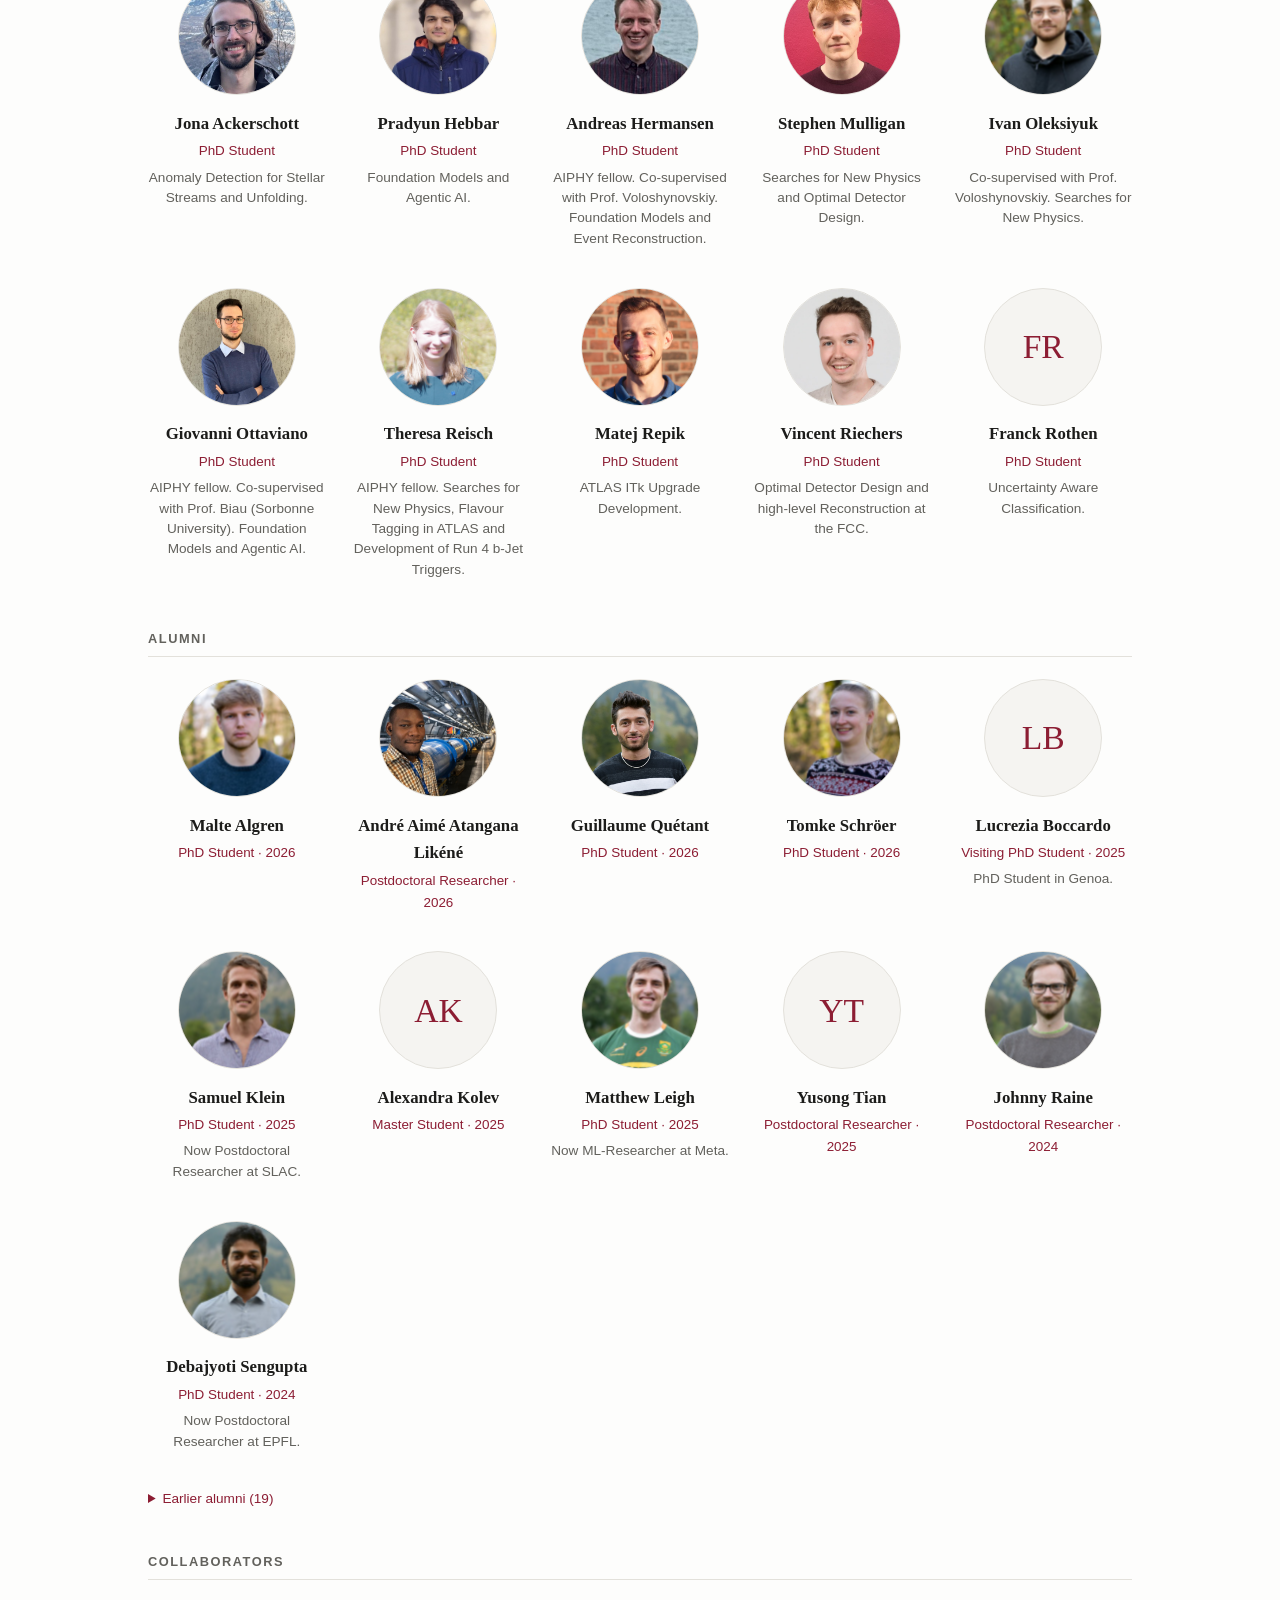
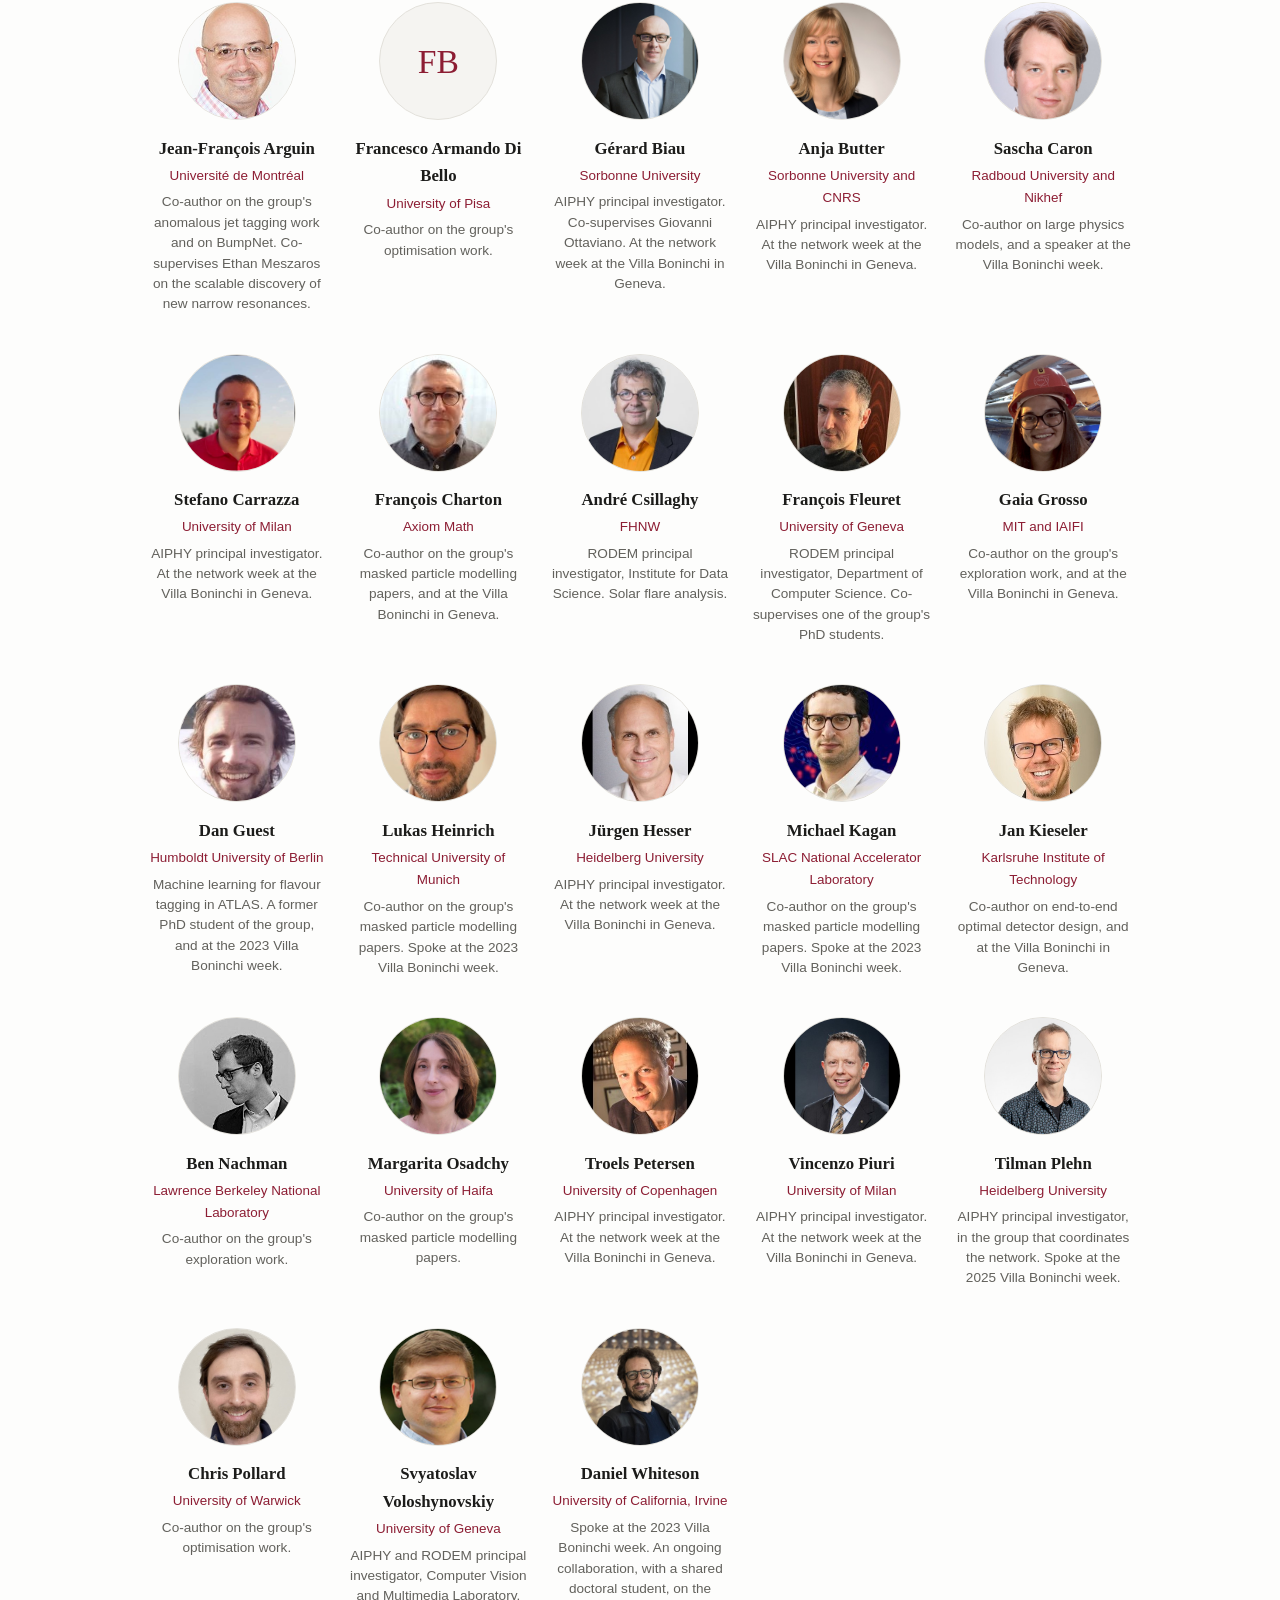
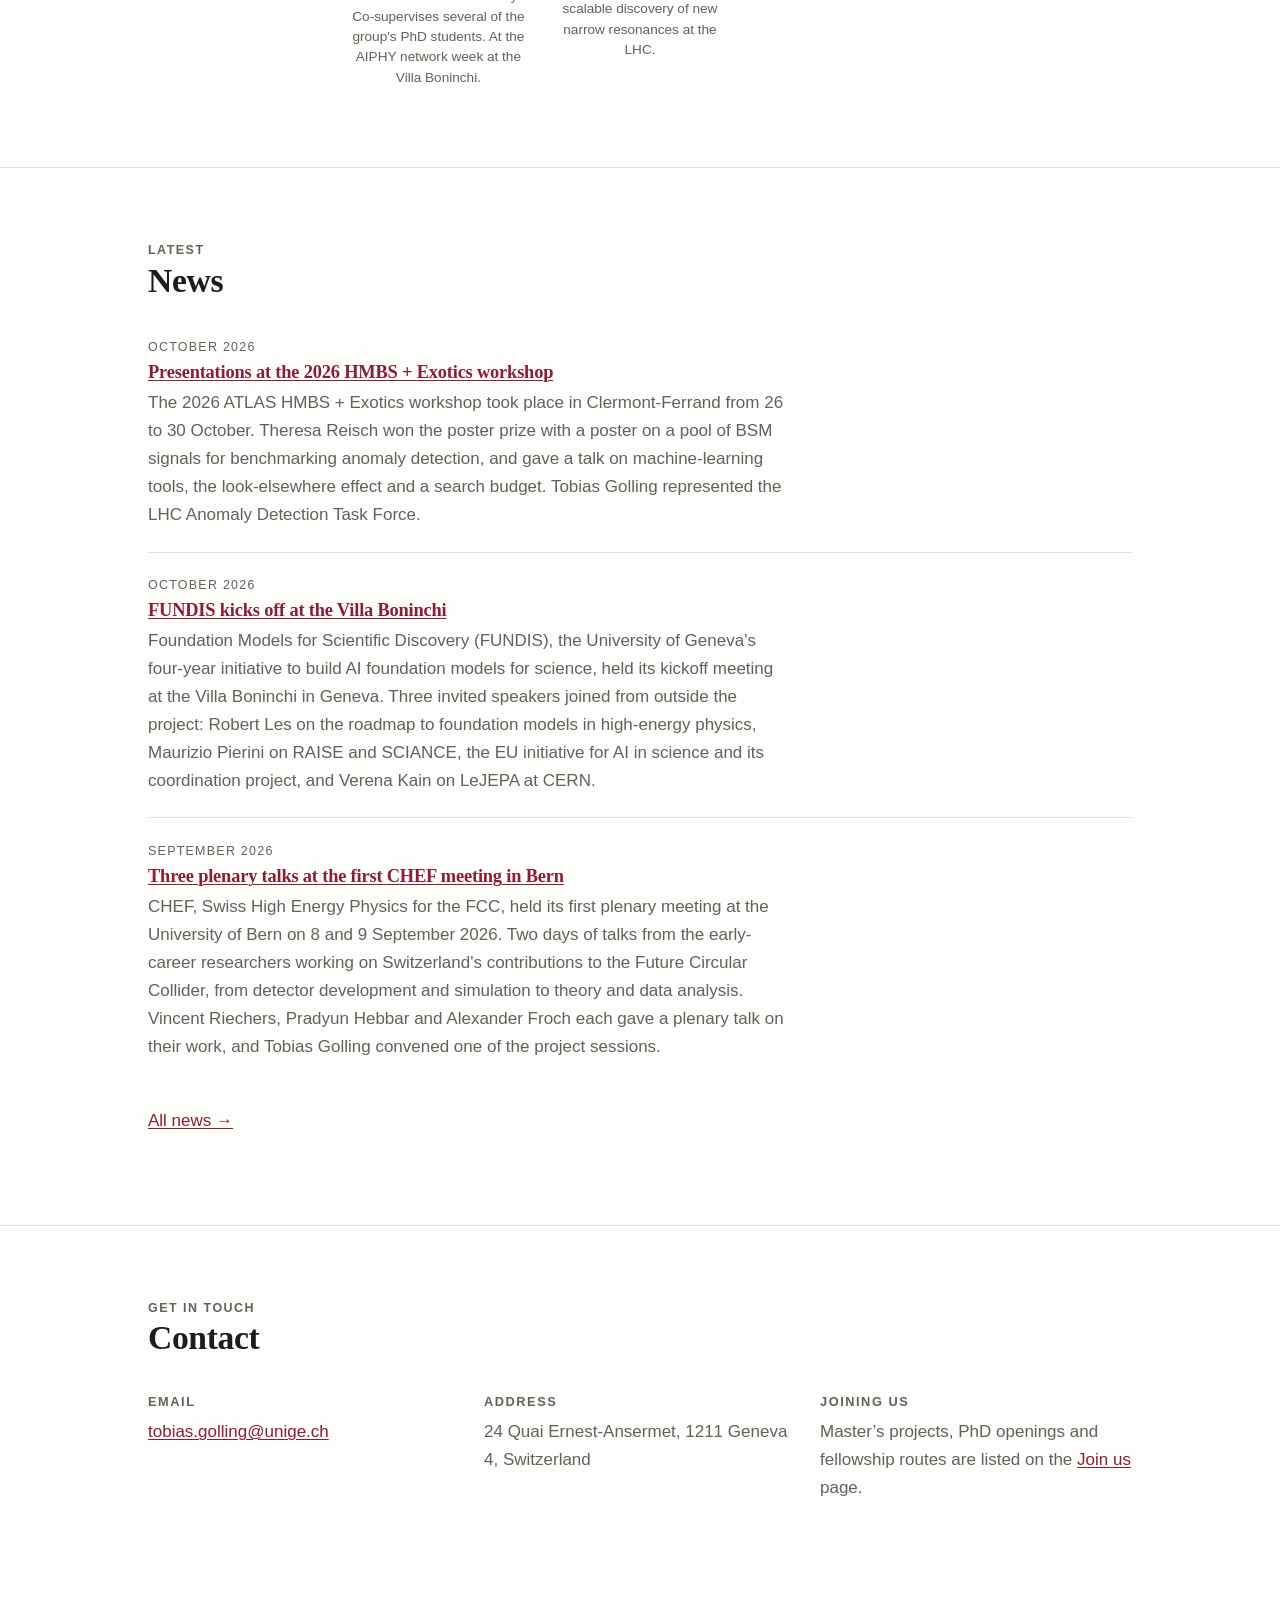
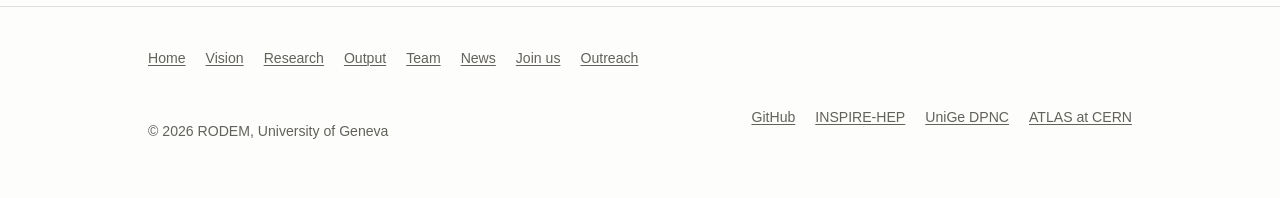
==== commit bbcbd23a: "Refresh publications and metrics from INSPIRE-HEP" ====
--- a/index.html
+++ b/index.html
@@ -7,7 +7,7 @@
 <meta name="description" content="RODEM (Golling Group, University of Geneva) develops machine learning for the ATLAS experiment at CERN: anomaly detection, generative models, foundation models, reconstruction and detector design.">
 <link rel="canonical" href="https://dpnc.unige.ch/golling/">
 <link rel="icon" href="images/logo/favicon.svg" type="image/svg+xml">
-<link rel="stylesheet" href="assets/css/style.css?v=309">
+<link rel="stylesheet" href="assets/css/style.css?v=311">
 <!-- Apply the saved light/dark choice before the page paints, so a visitor
      who picked dark never sees a white flash. The button that writes this
      choice lives in the header; the rest of the behaviour is in render.js. -->
@@ -204,7 +204,7 @@
   </div>
 </footer>
 
-<script src="assets/js/content.js?v=309"></script>
-<script src="assets/js/render.js?v=309"></script>
+<script src="assets/js/content.js?v=311"></script>
+<script src="assets/js/render.js?v=311"></script>
 </body>
 </html>
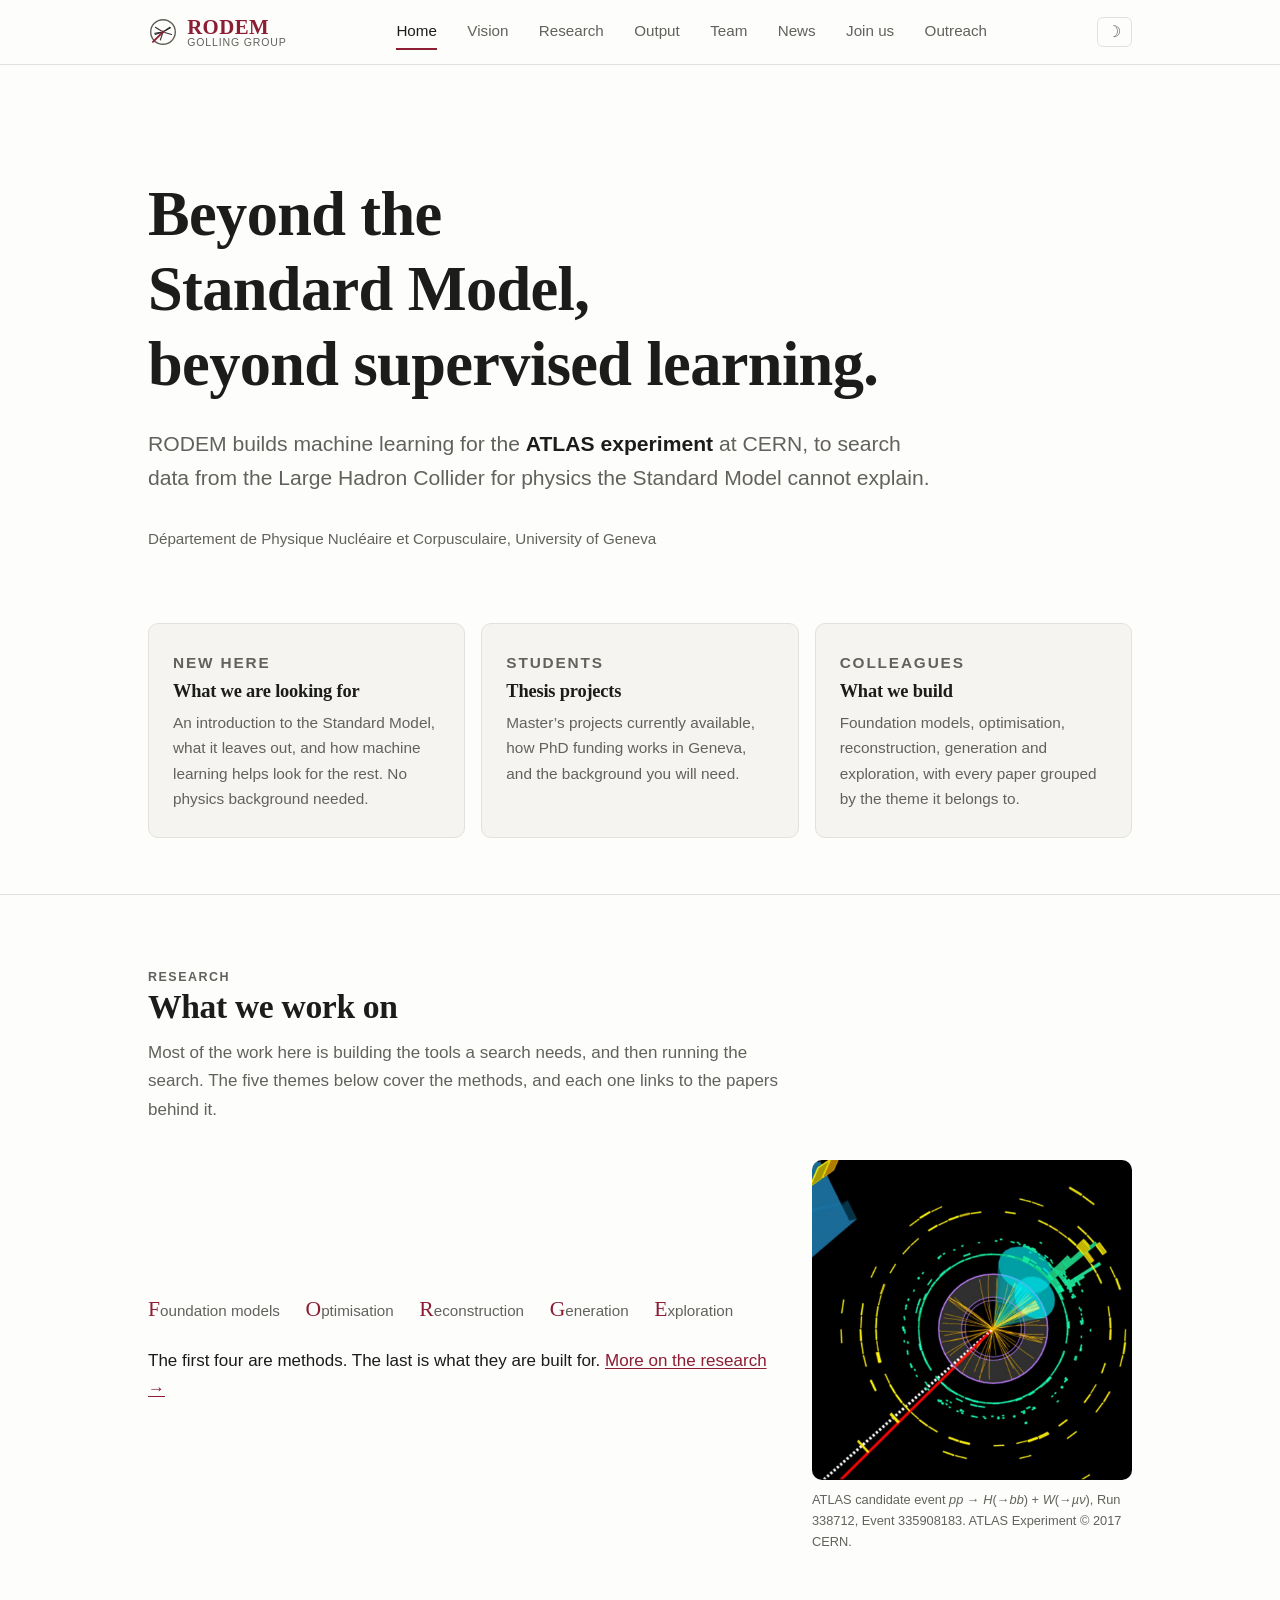
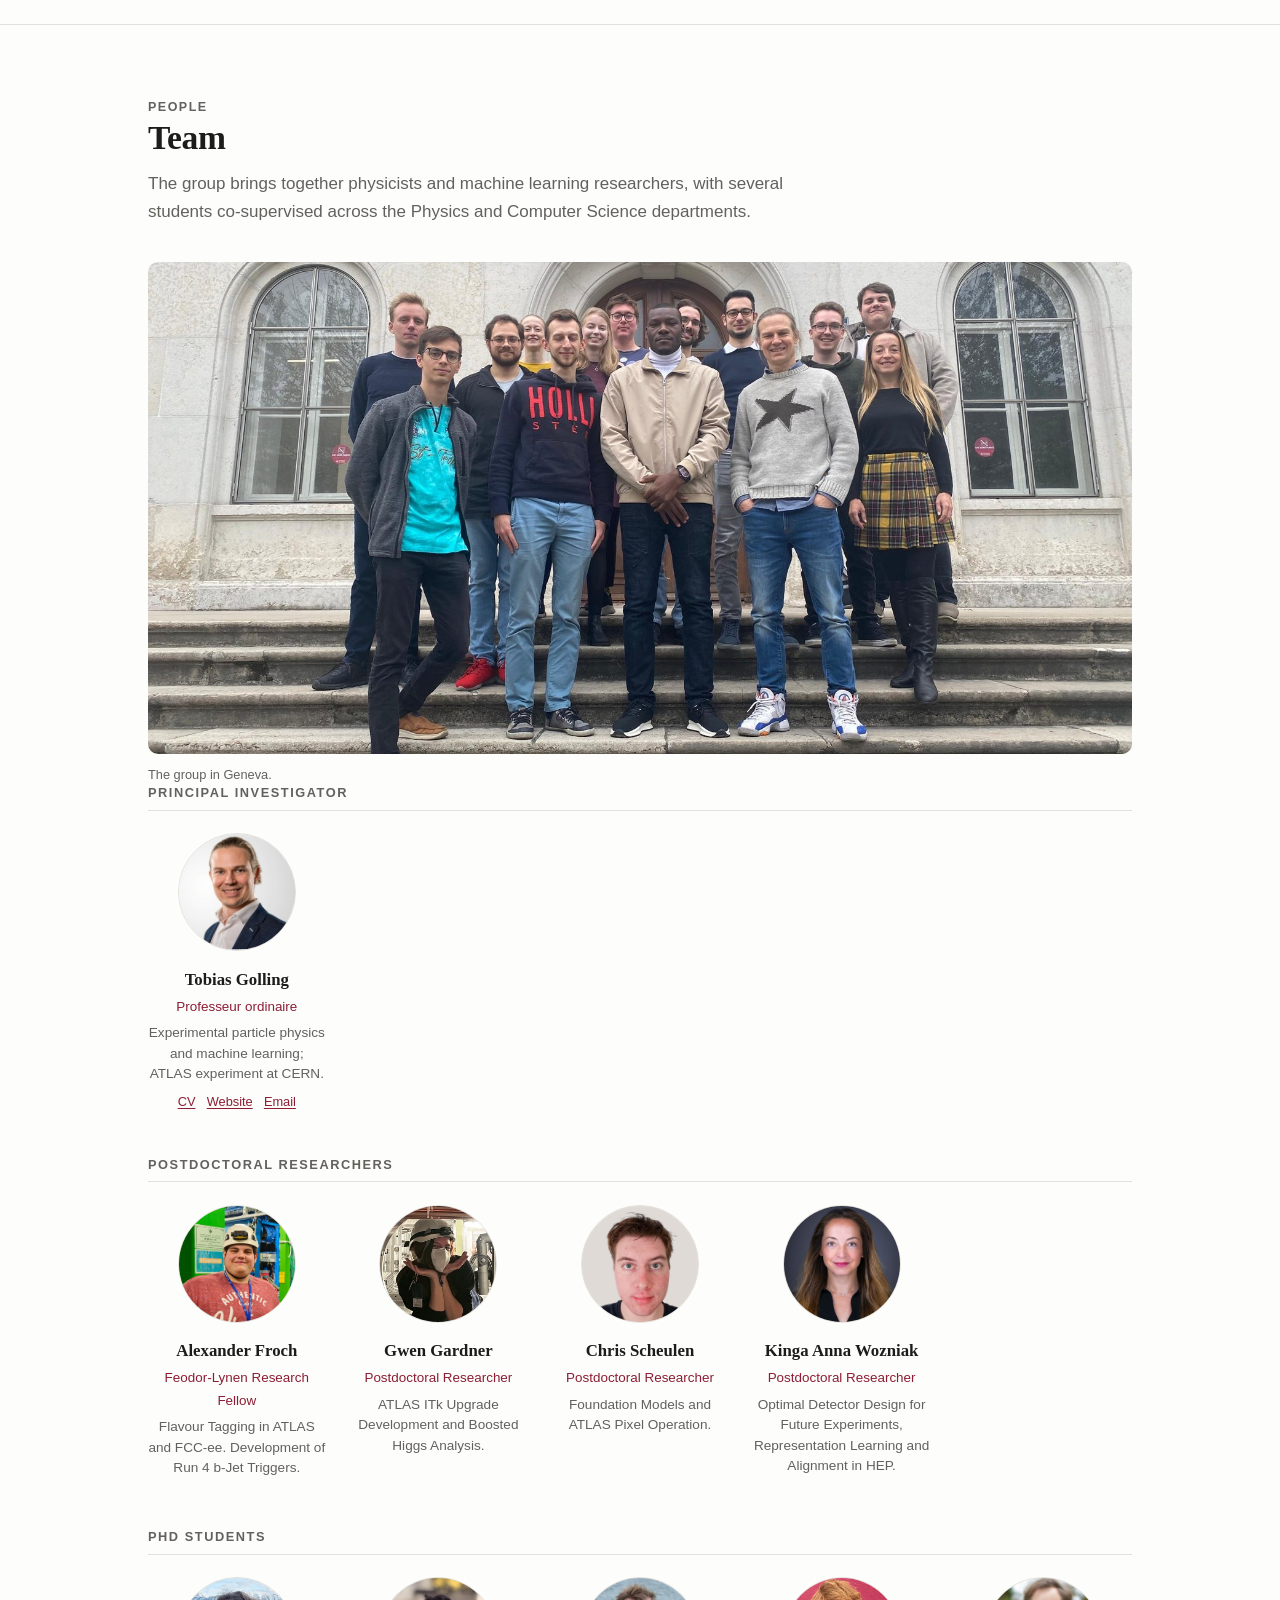
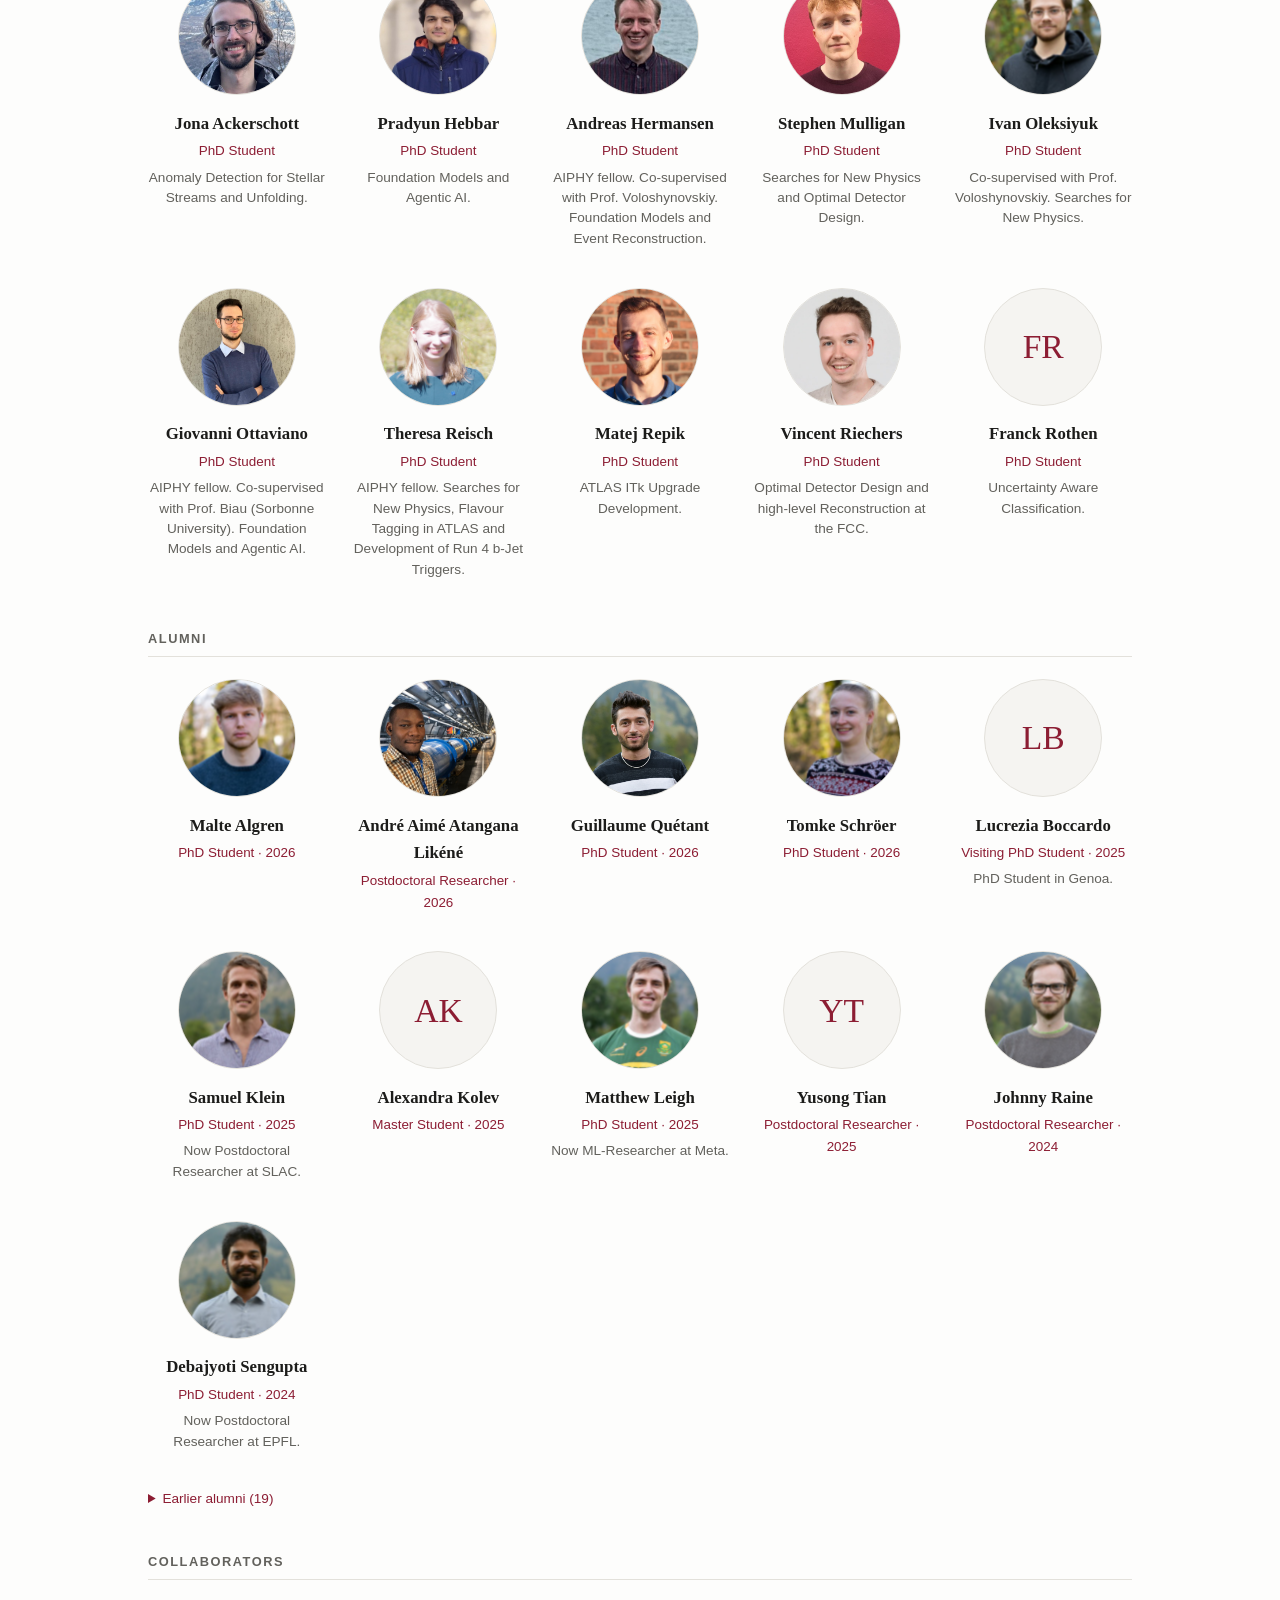
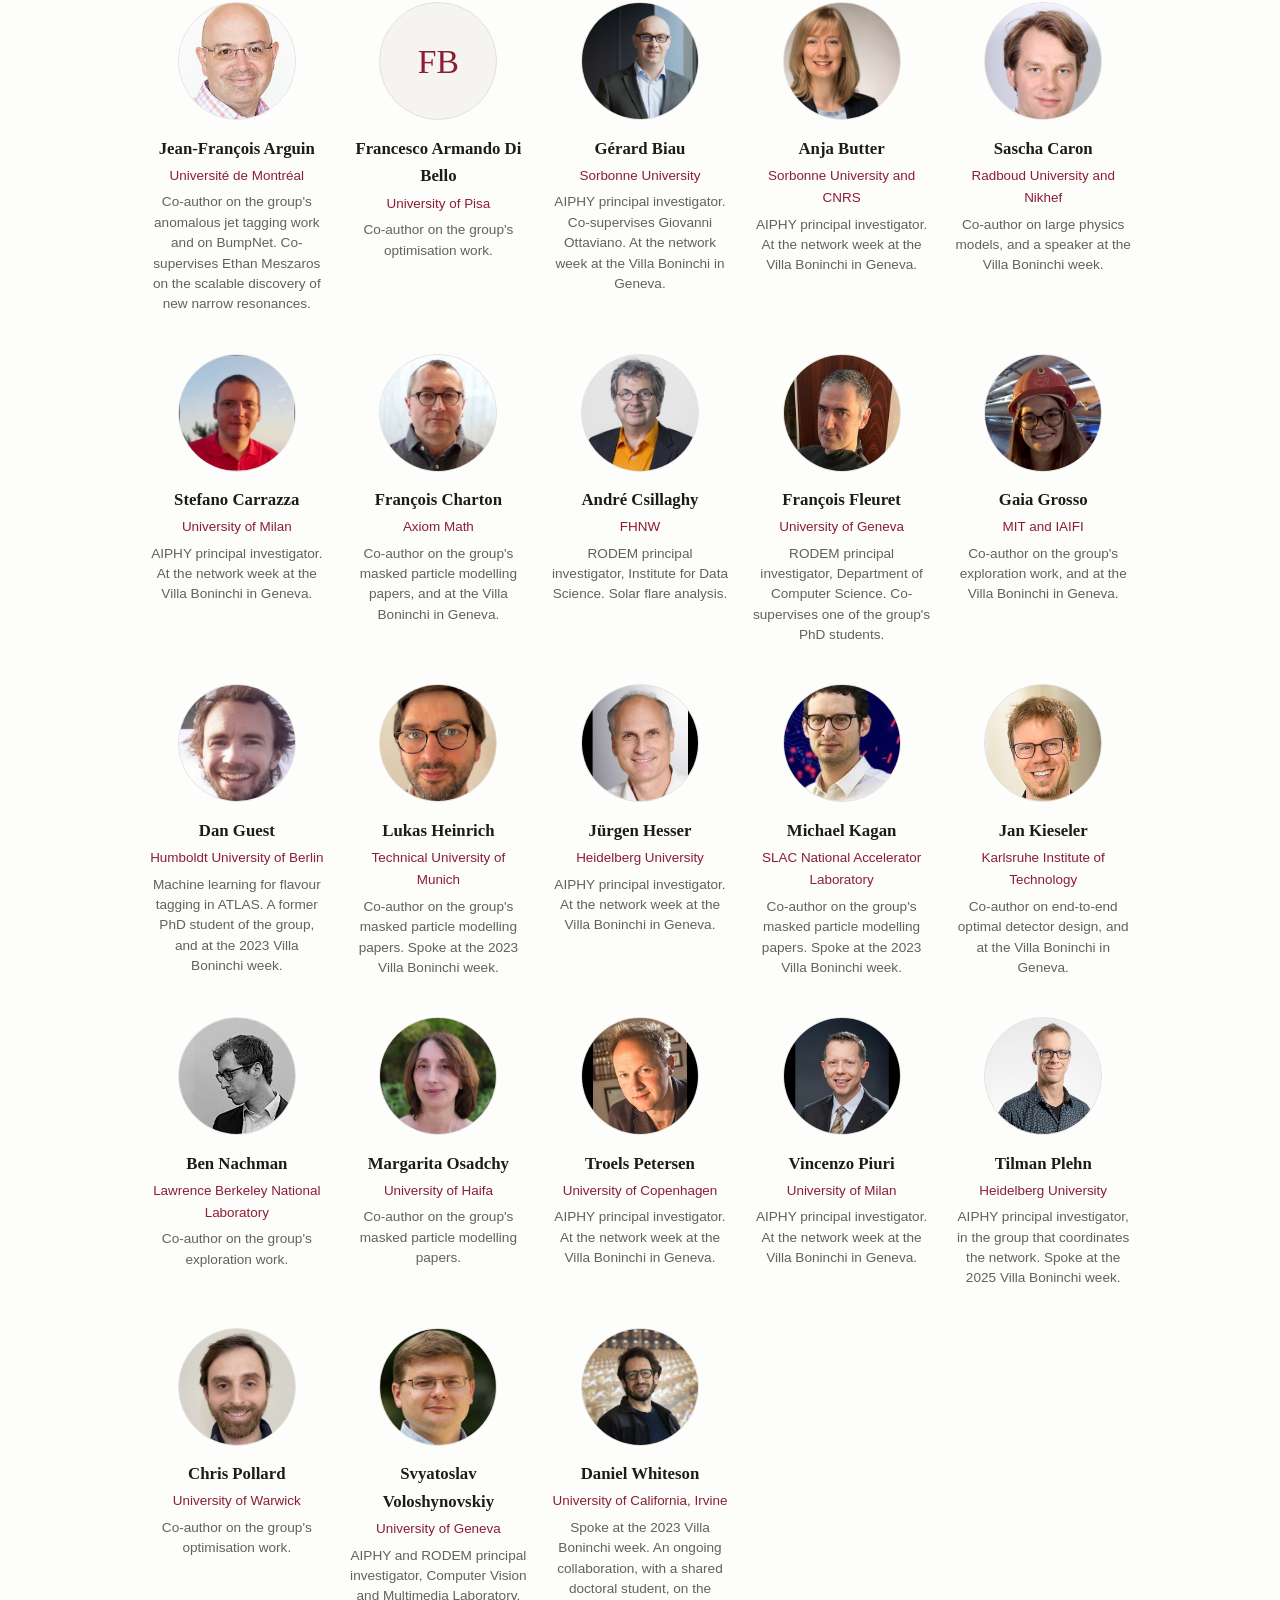
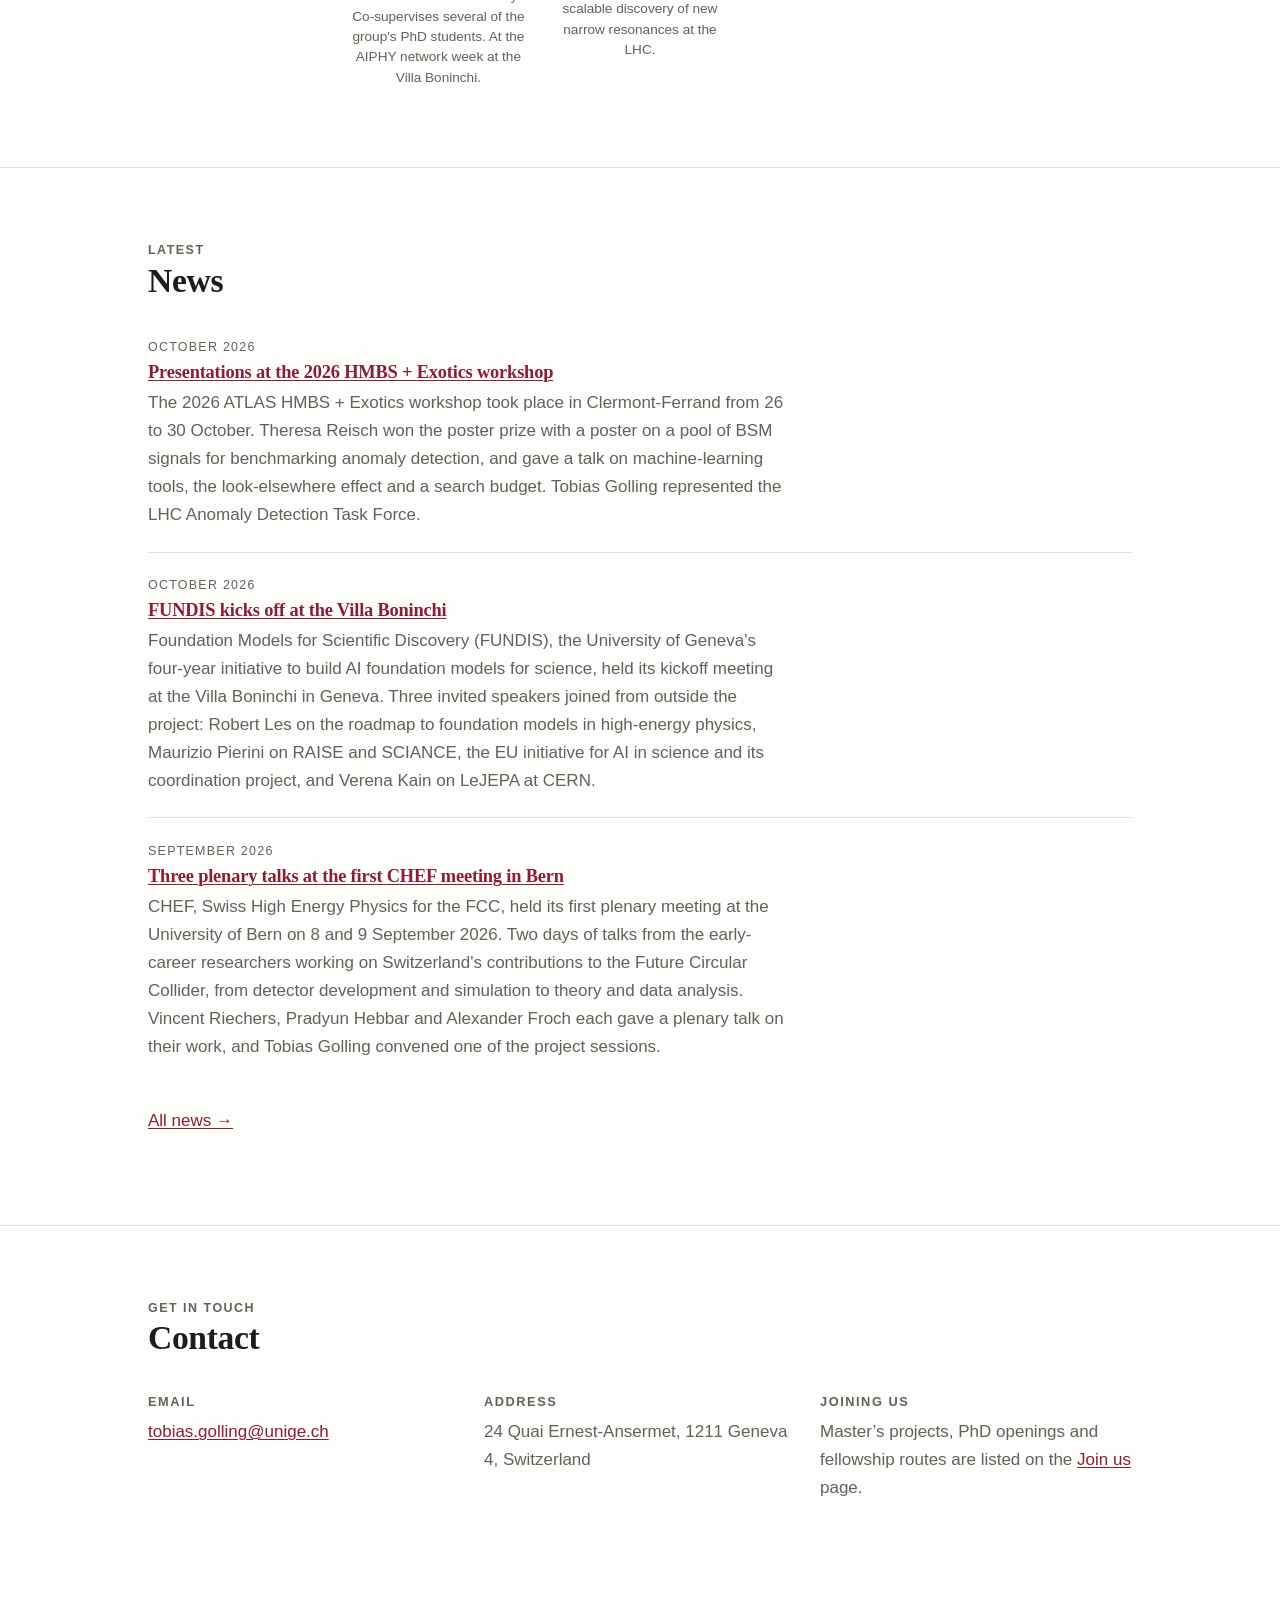
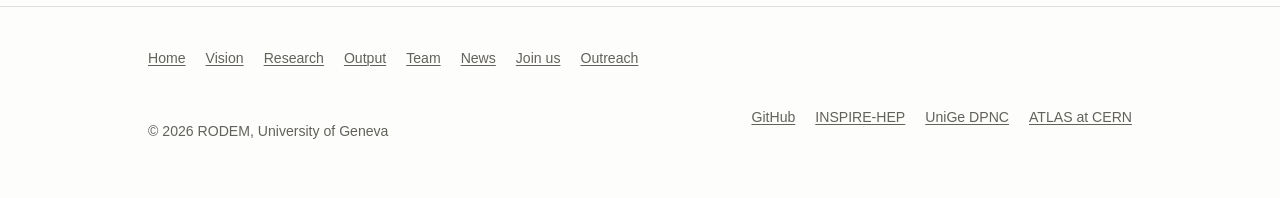
==== commit e43d57fd: "Refresh publications and metrics from INSPIRE-HEP" ====
--- a/index.html
+++ b/index.html
@@ -7,7 +7,7 @@
 <meta name="description" content="RODEM (Golling Group, University of Geneva) develops machine learning for the ATLAS experiment at CERN: anomaly detection, generative models, foundation models, reconstruction and detector design.">
 <link rel="canonical" href="https://dpnc.unige.ch/golling/">
 <link rel="icon" href="images/logo/favicon.svg" type="image/svg+xml">
-<link rel="stylesheet" href="assets/css/style.css?v=311">
+<link rel="stylesheet" href="assets/css/style.css?v=313">
 <!-- Apply the saved light/dark choice before the page paints, so a visitor
      who picked dark never sees a white flash. The button that writes this
      choice lives in the header; the rest of the behaviour is in render.js. -->
@@ -204,7 +204,7 @@
   </div>
 </footer>
 
-<script src="assets/js/content.js?v=311"></script>
-<script src="assets/js/render.js?v=311"></script>
+<script src="assets/js/content.js?v=313"></script>
+<script src="assets/js/render.js?v=313"></script>
 </body>
 </html>
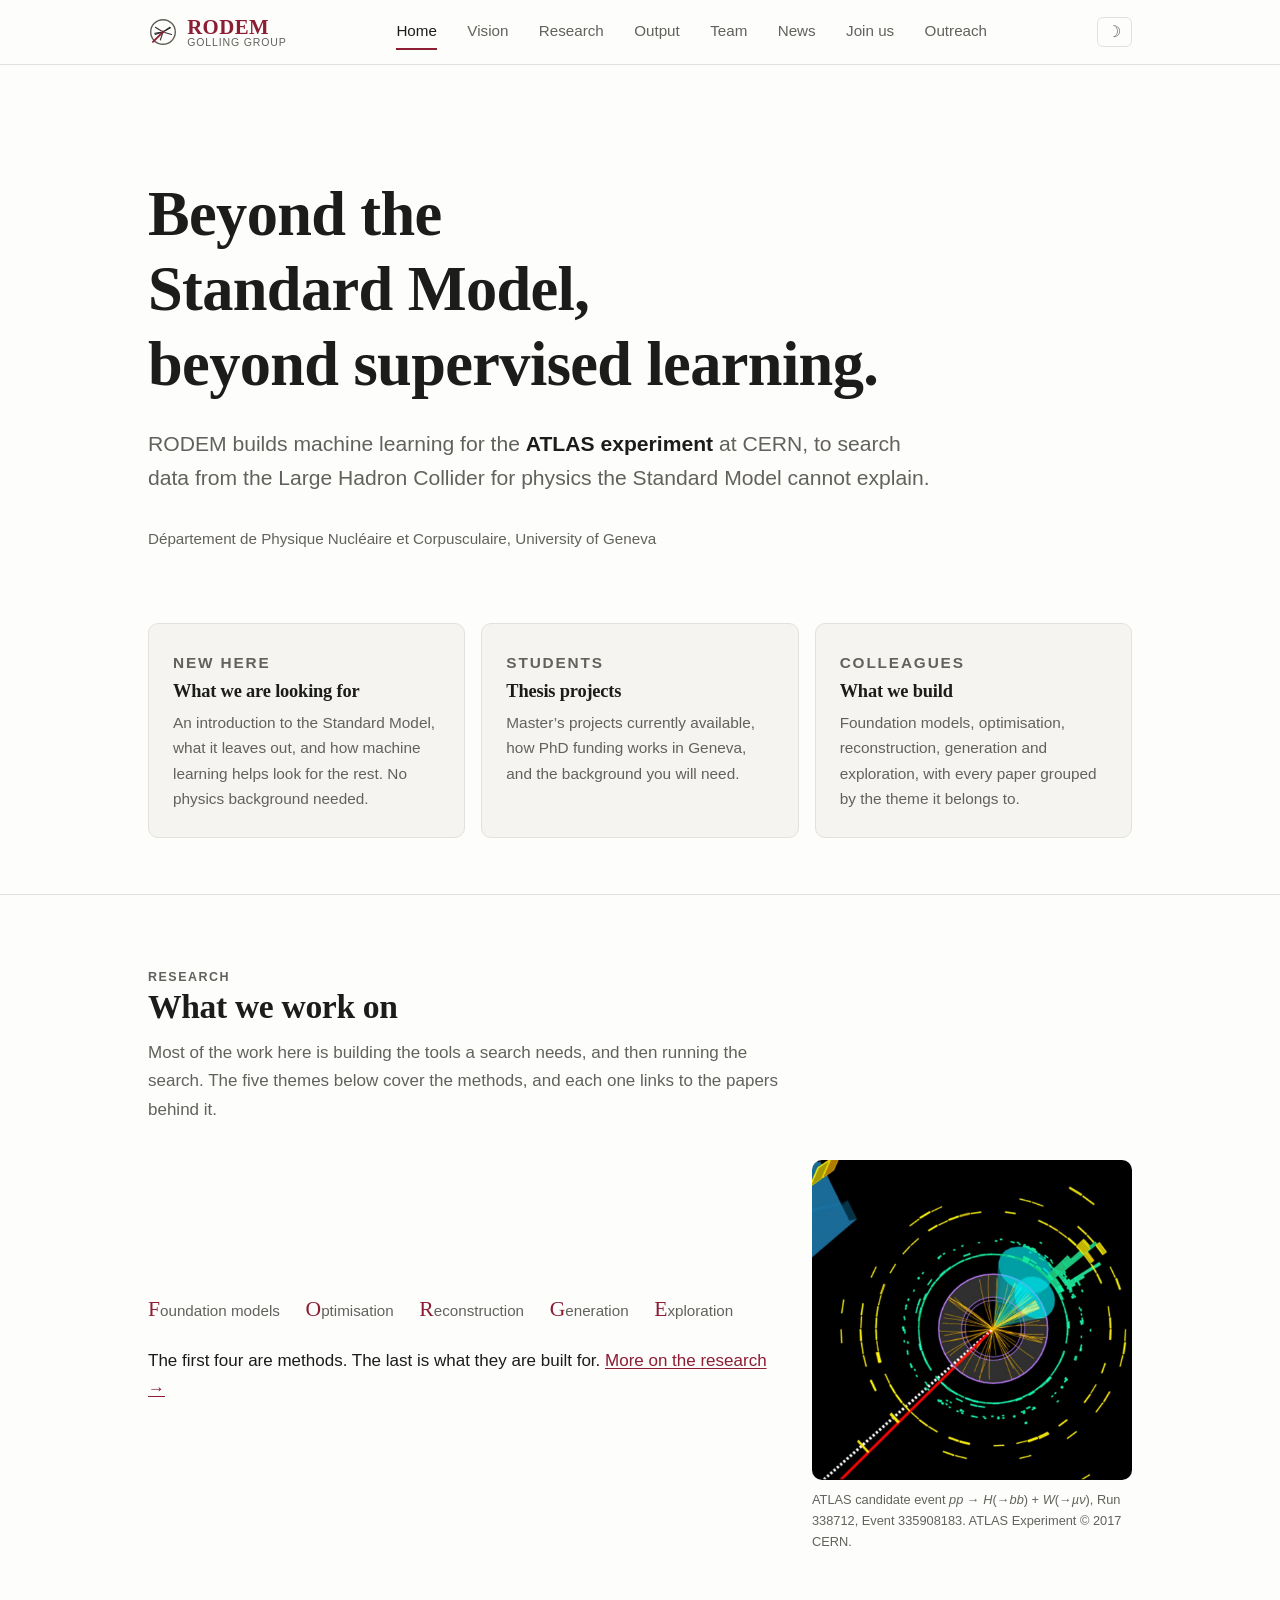
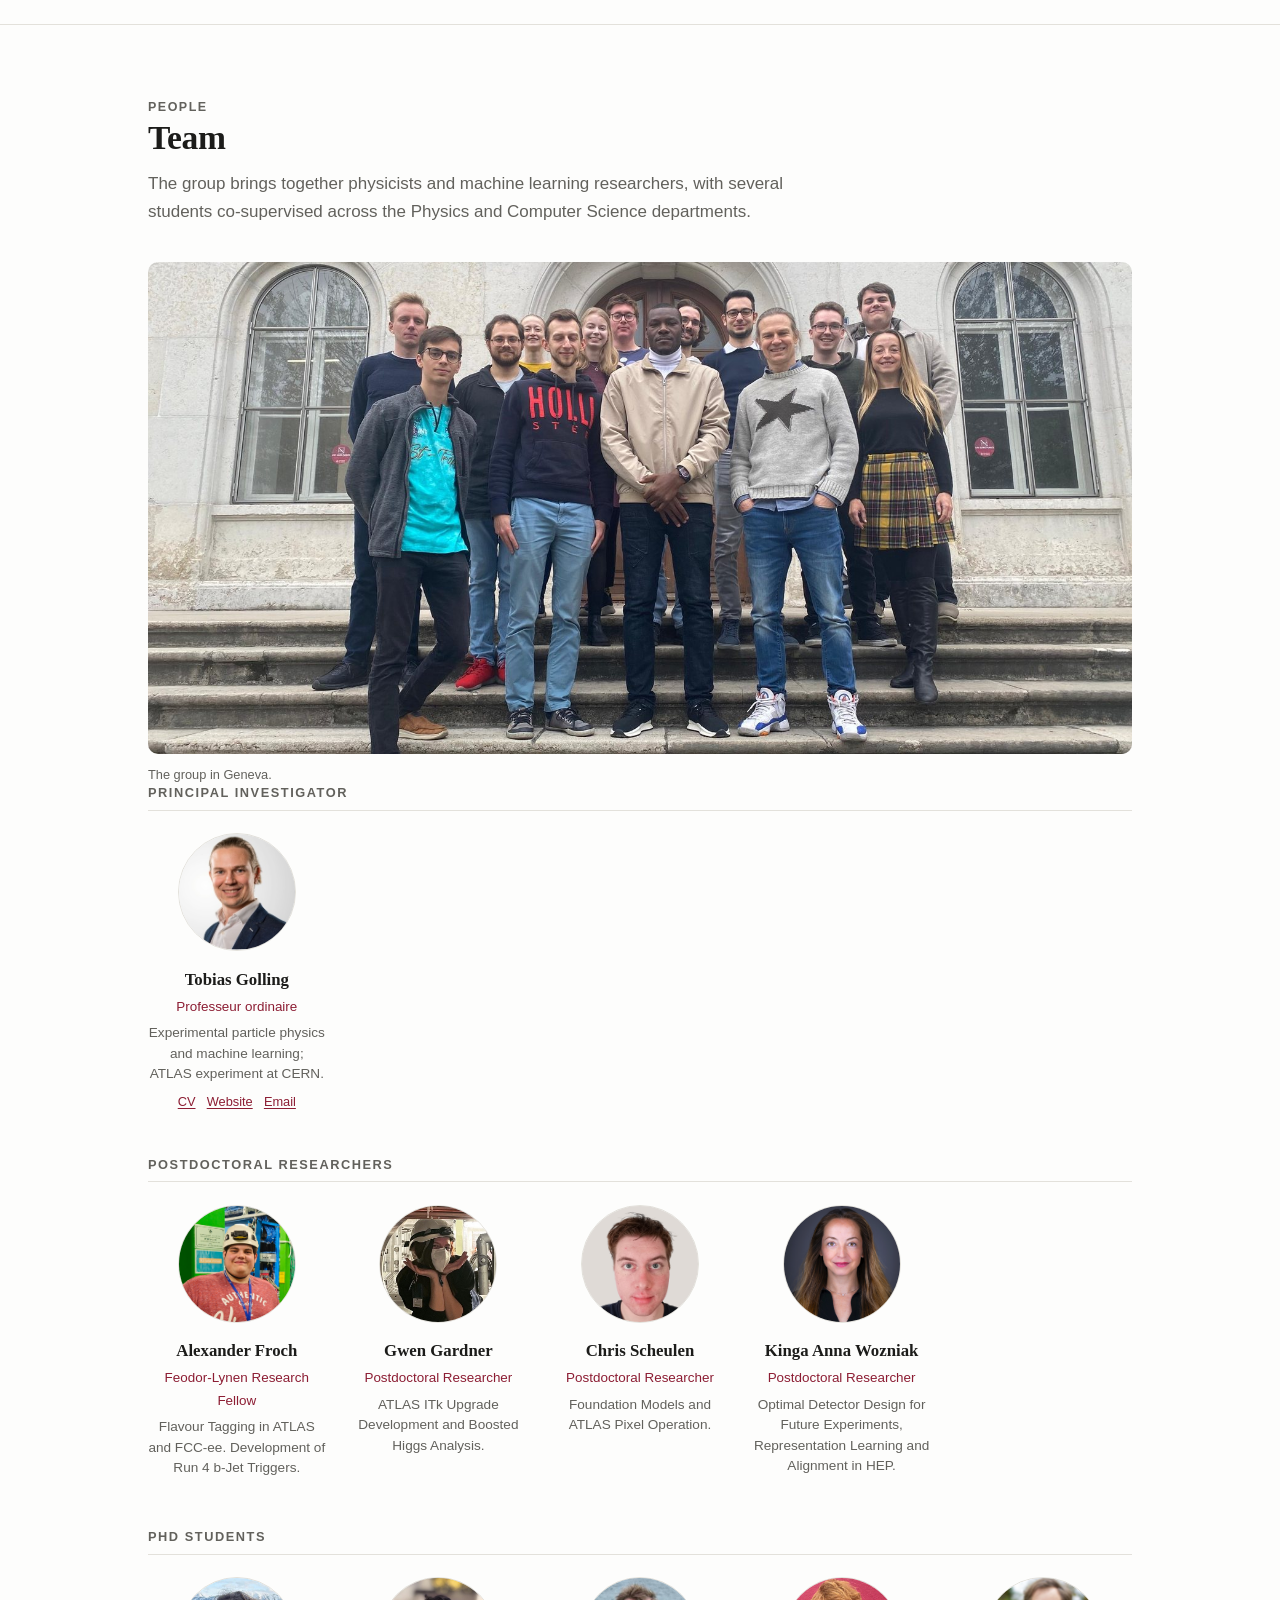
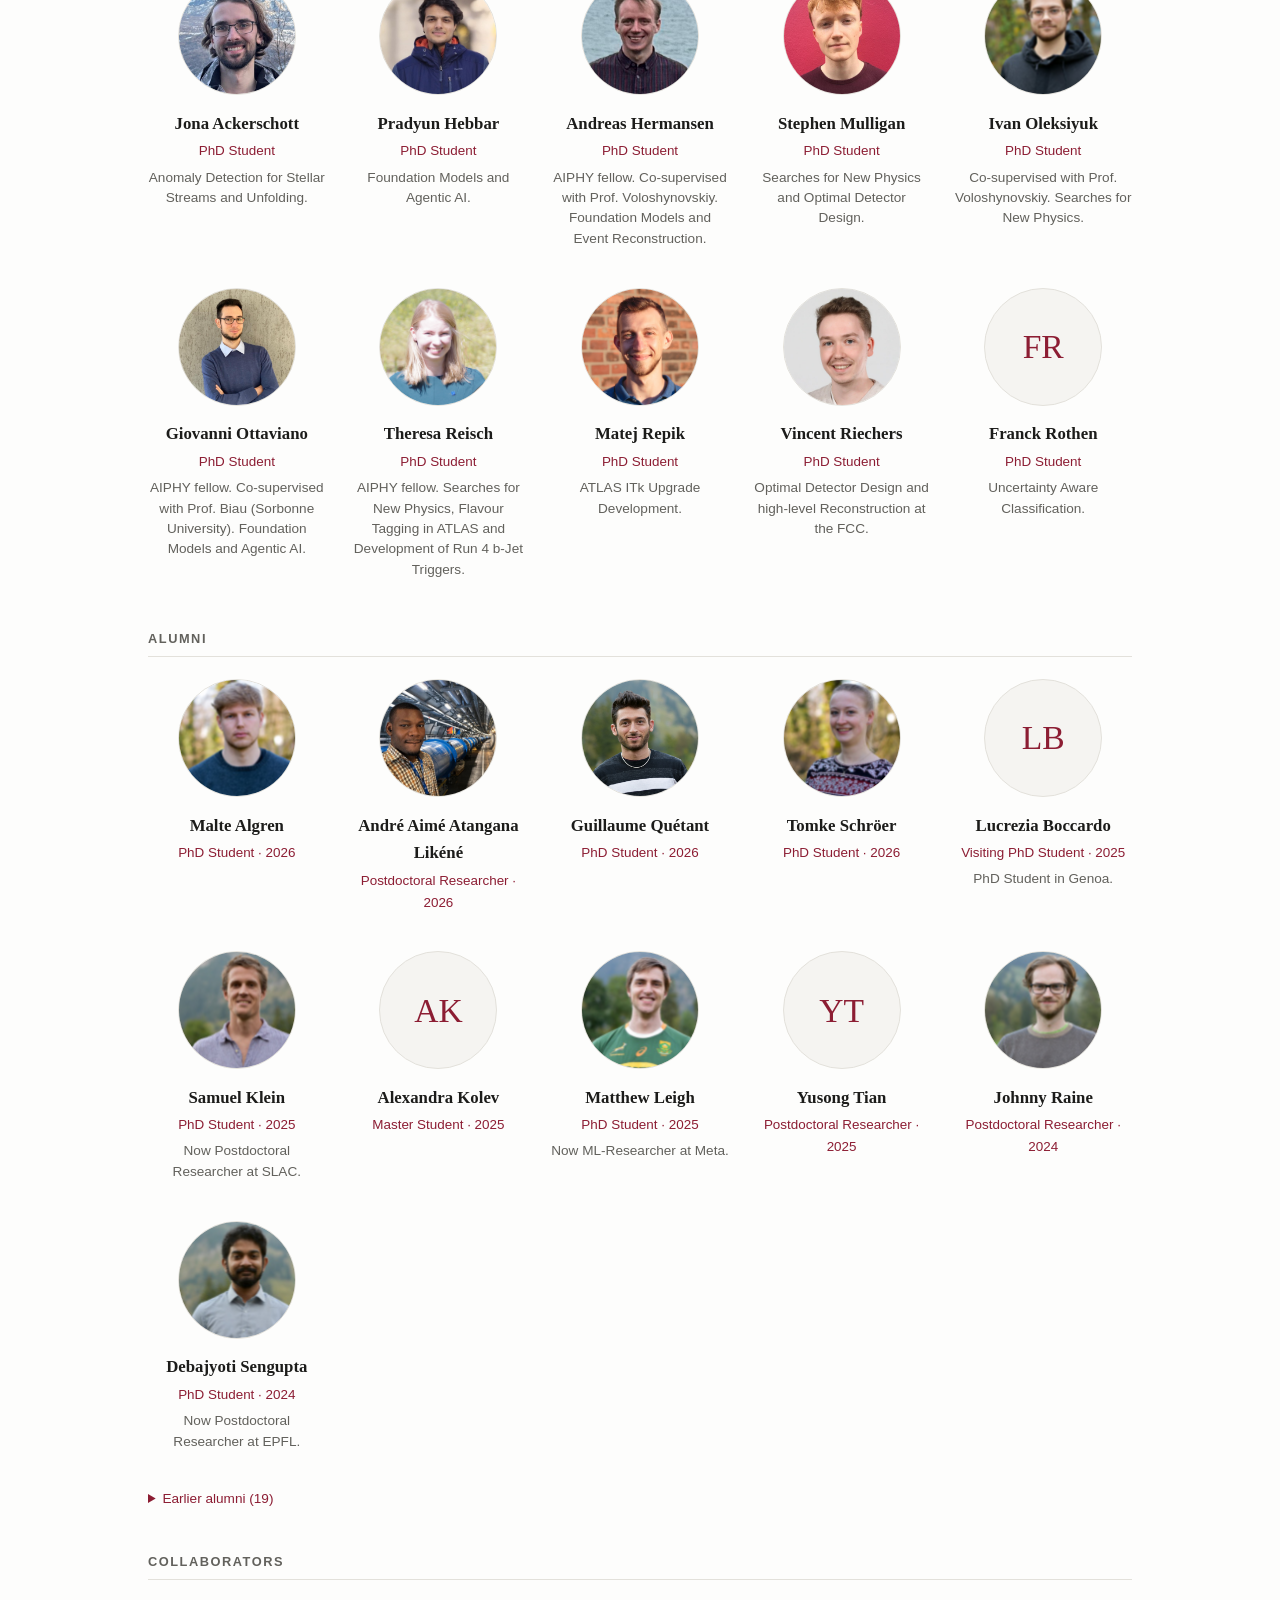
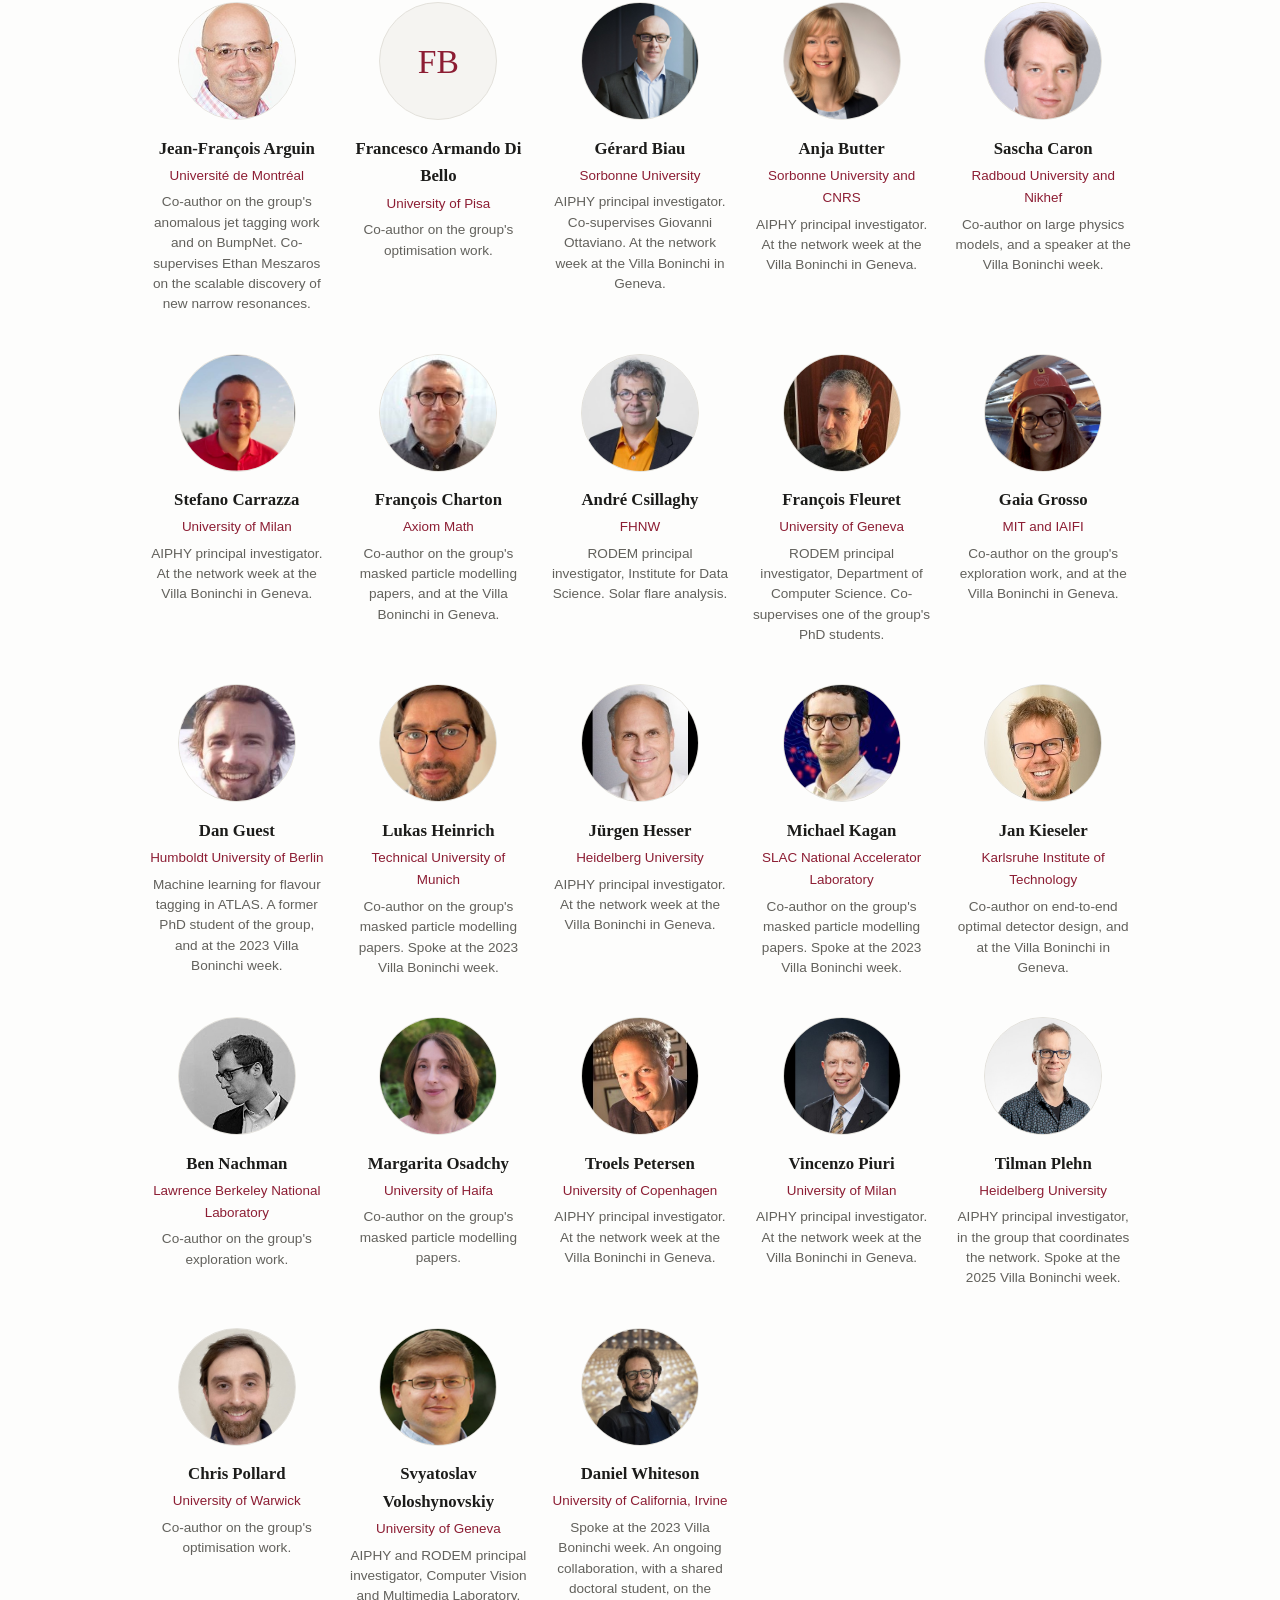
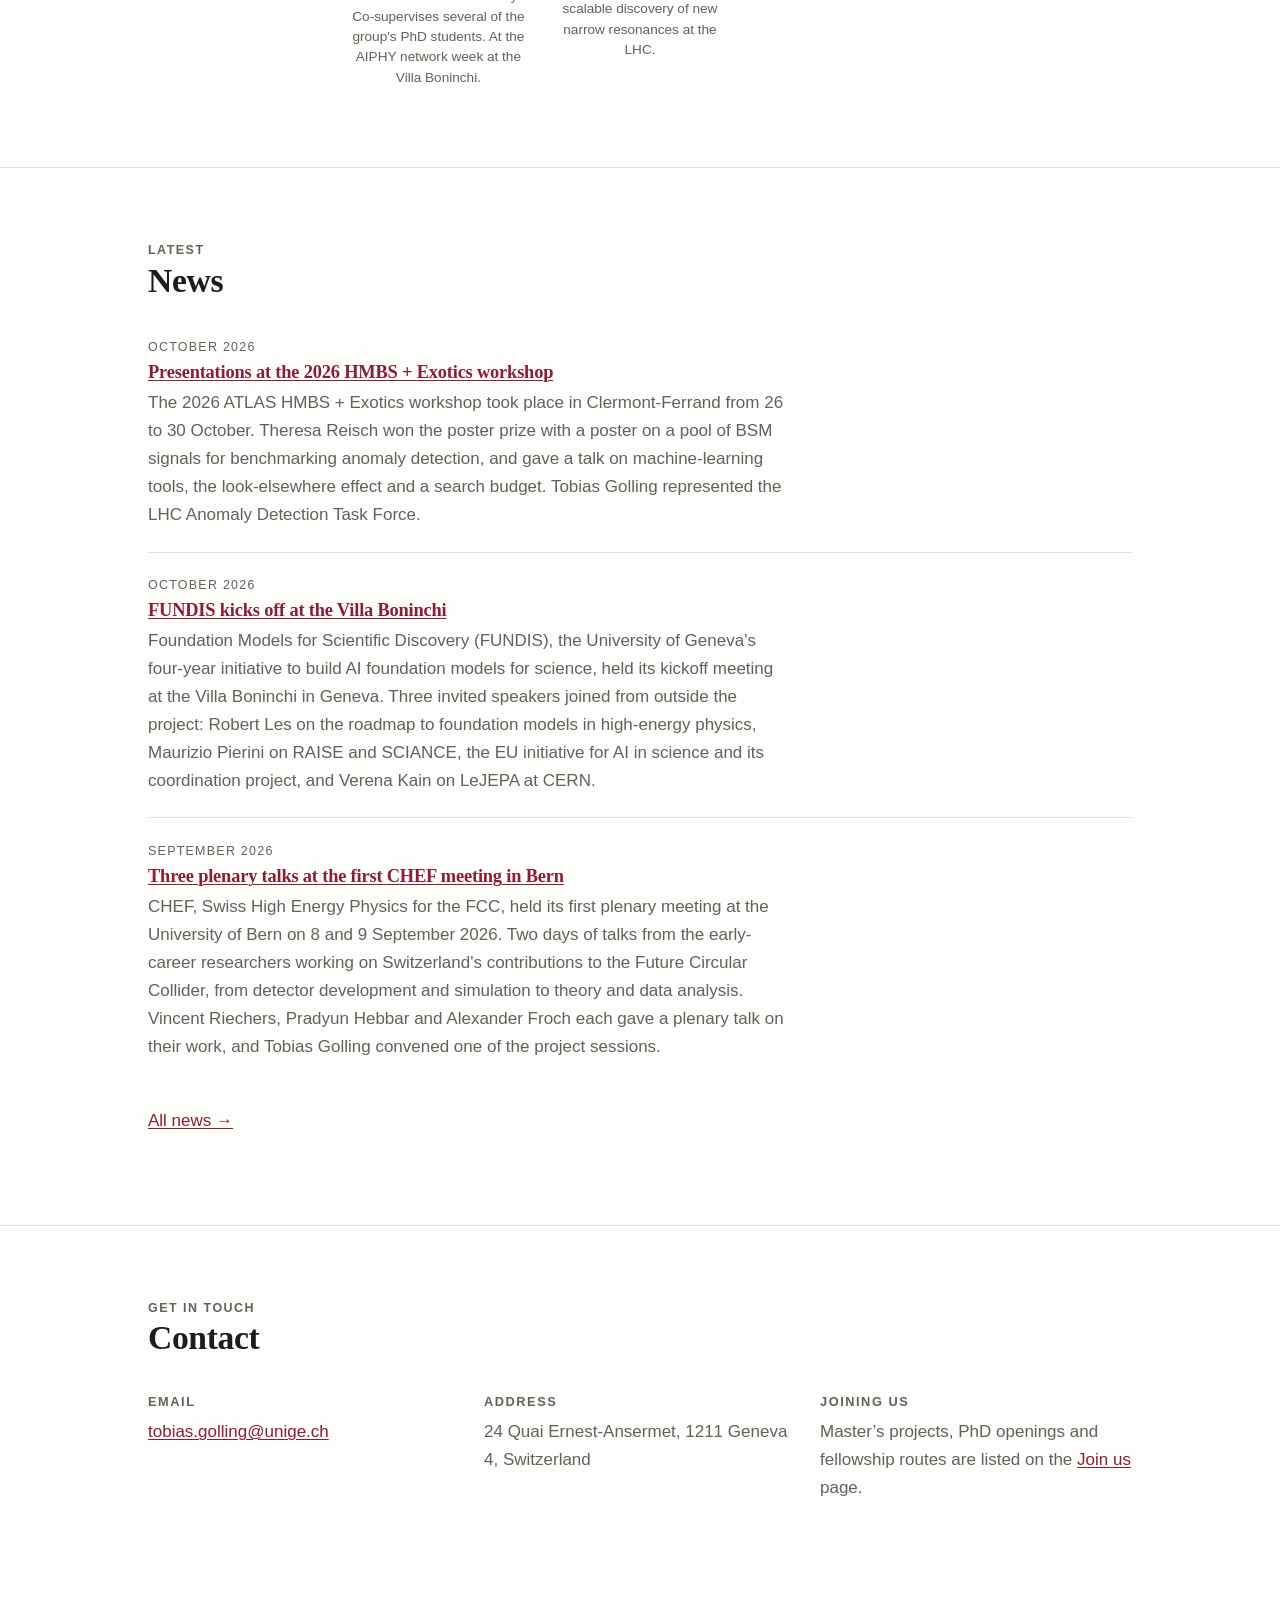
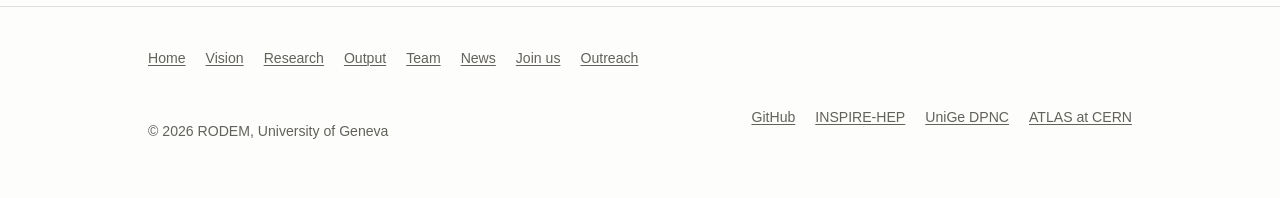
==== commit 6fee3215: "Refresh publications and metrics from INSPIRE-HEP" ====
--- a/index.html
+++ b/index.html
@@ -7,7 +7,7 @@
 <meta name="description" content="RODEM (Golling Group, University of Geneva) develops machine learning for the ATLAS experiment at CERN: anomaly detection, generative models, foundation models, reconstruction and detector design.">
 <link rel="canonical" href="https://dpnc.unige.ch/golling/">
 <link rel="icon" href="images/logo/favicon.svg" type="image/svg+xml">
-<link rel="stylesheet" href="assets/css/style.css?v=313">
+<link rel="stylesheet" href="assets/css/style.css?v=314">
 <!-- Apply the saved light/dark choice before the page paints, so a visitor
      who picked dark never sees a white flash. The button that writes this
      choice lives in the header; the rest of the behaviour is in render.js. -->
@@ -204,7 +204,7 @@
   </div>
 </footer>
 
-<script src="assets/js/content.js?v=313"></script>
-<script src="assets/js/render.js?v=313"></script>
+<script src="assets/js/content.js?v=314"></script>
+<script src="assets/js/render.js?v=314"></script>
 </body>
 </html>
